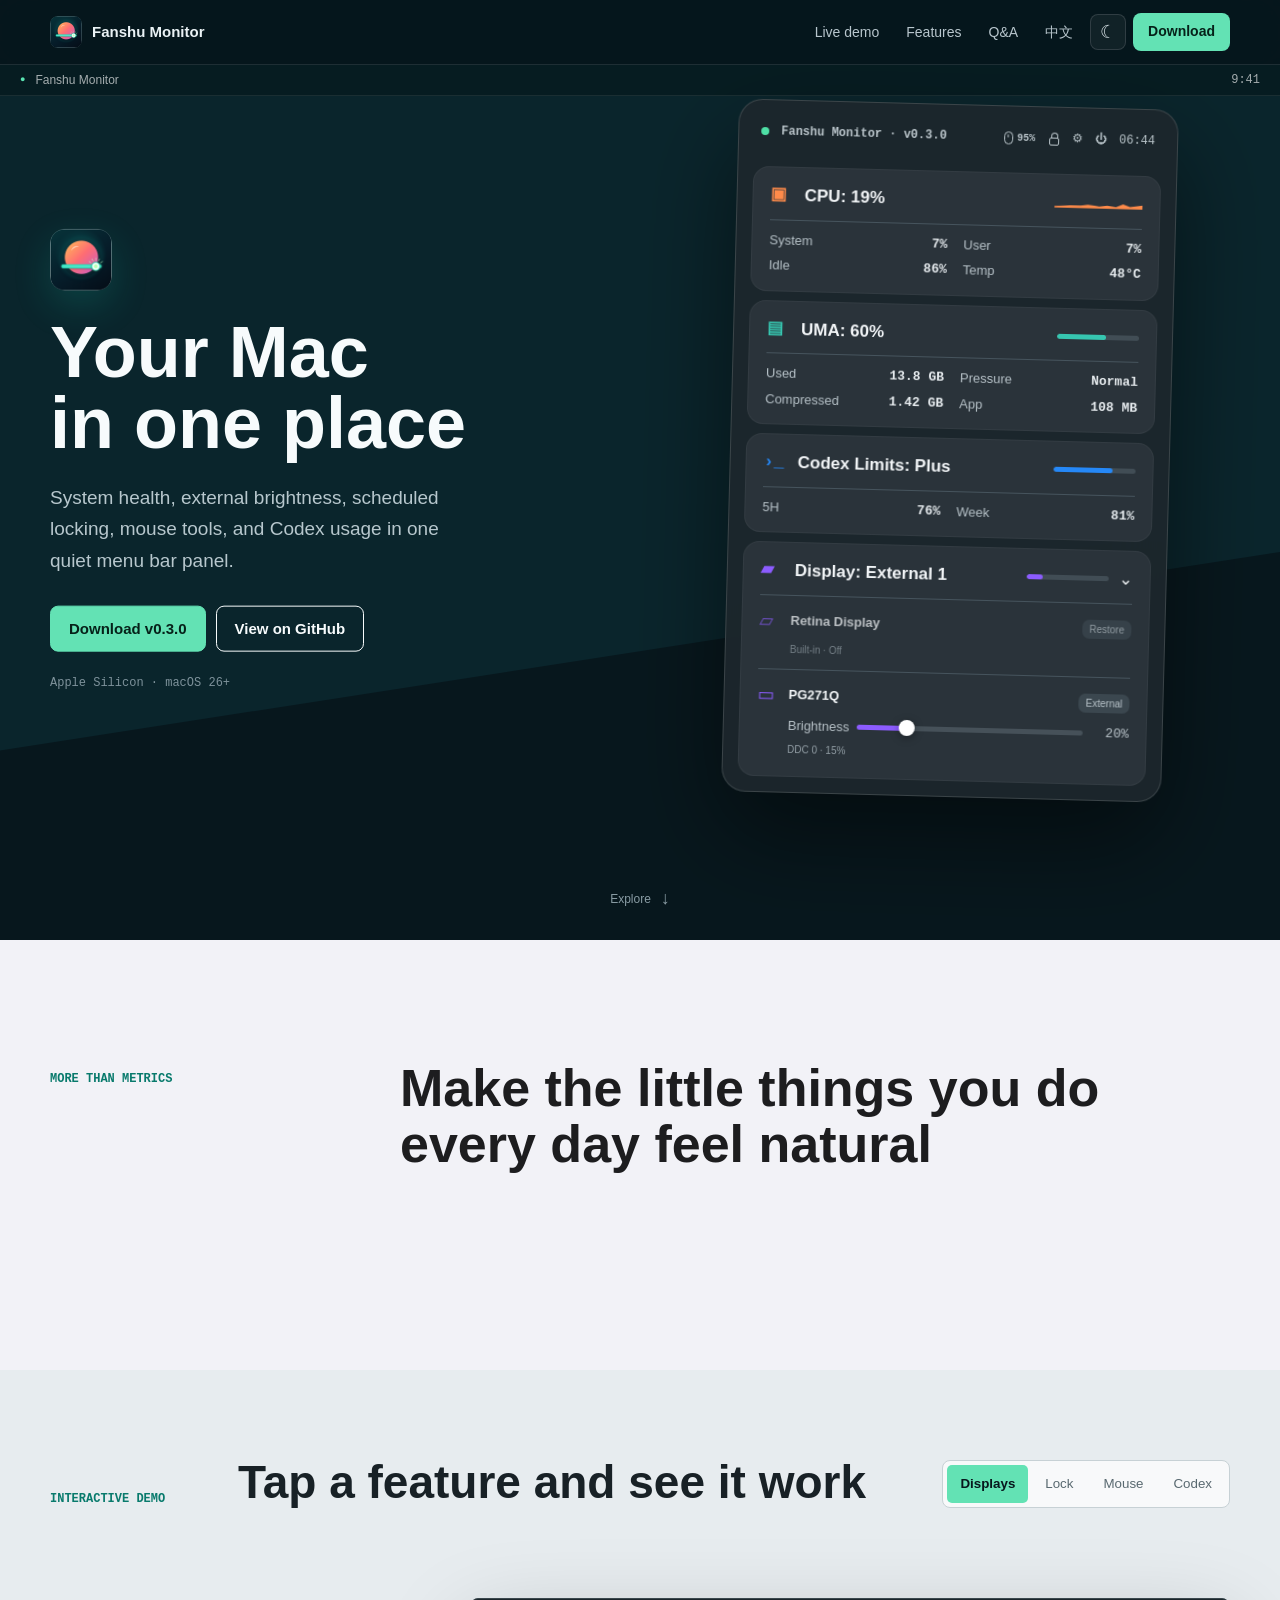
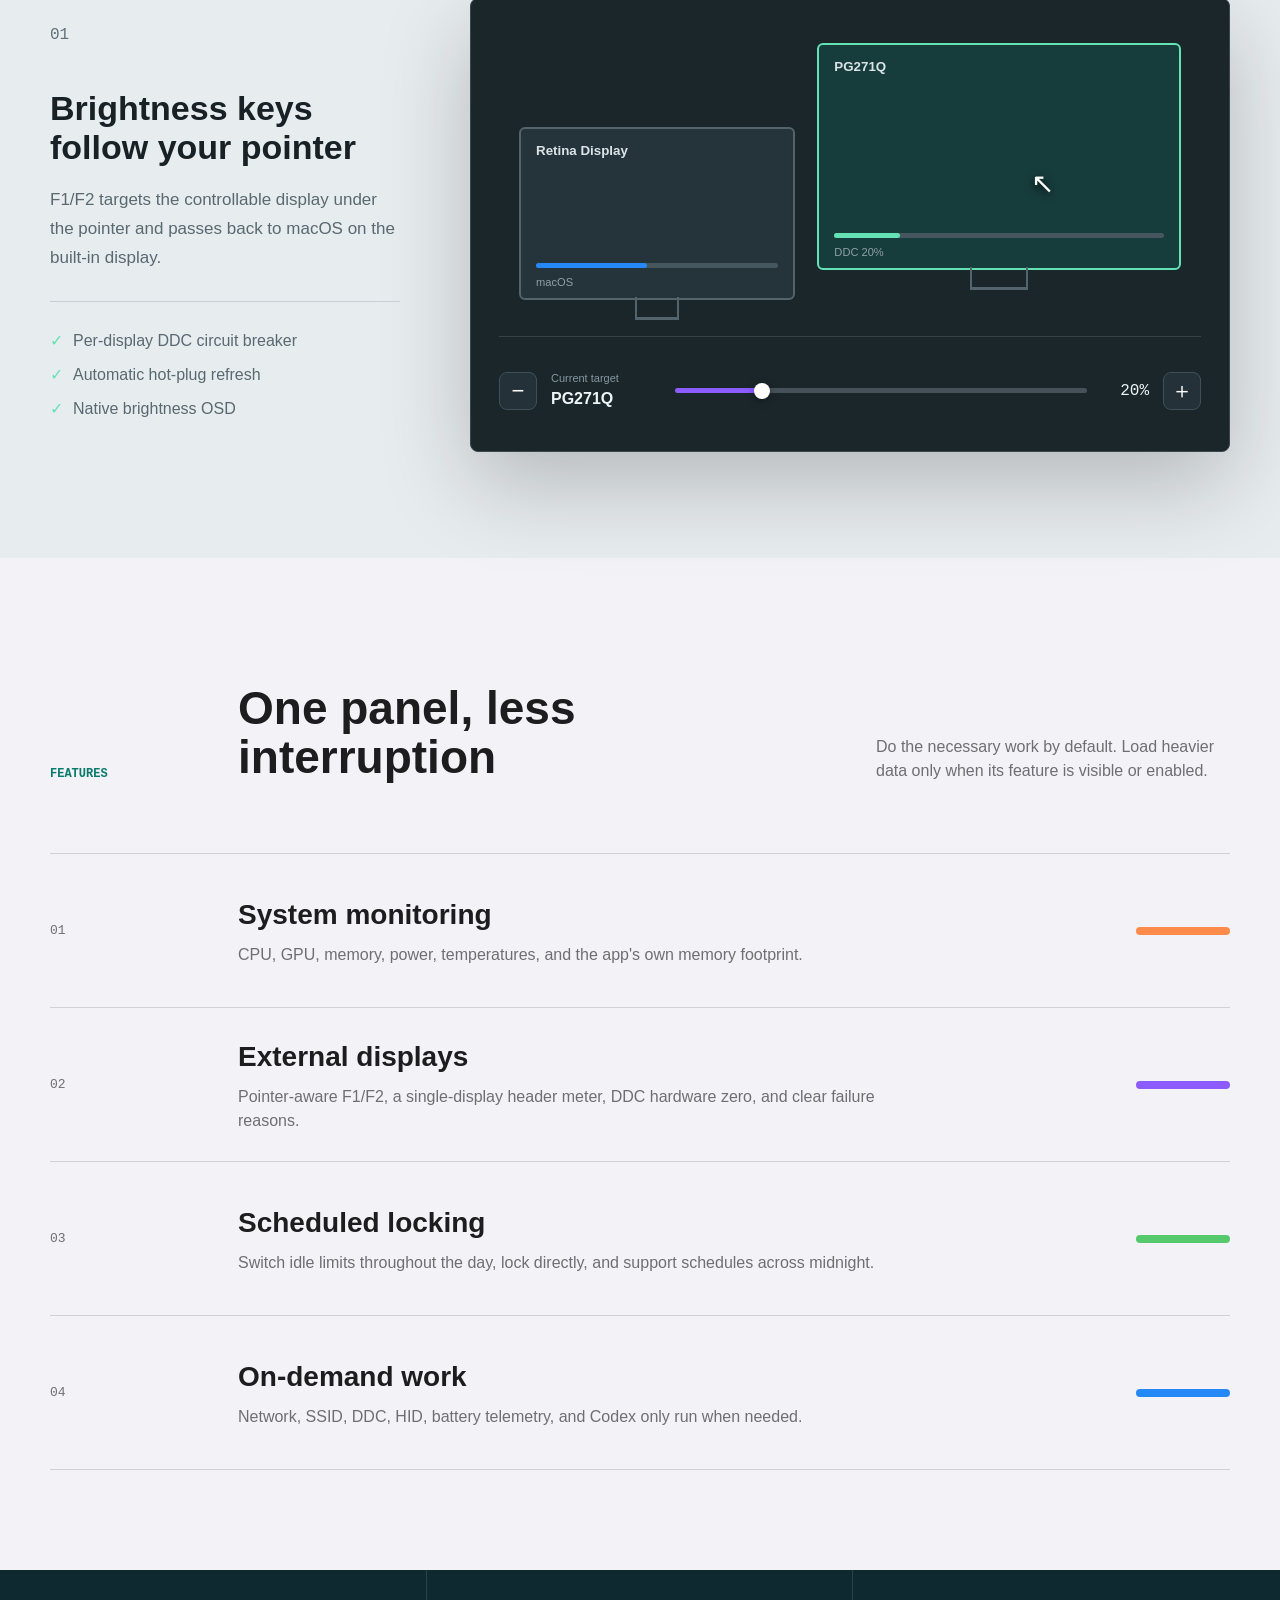
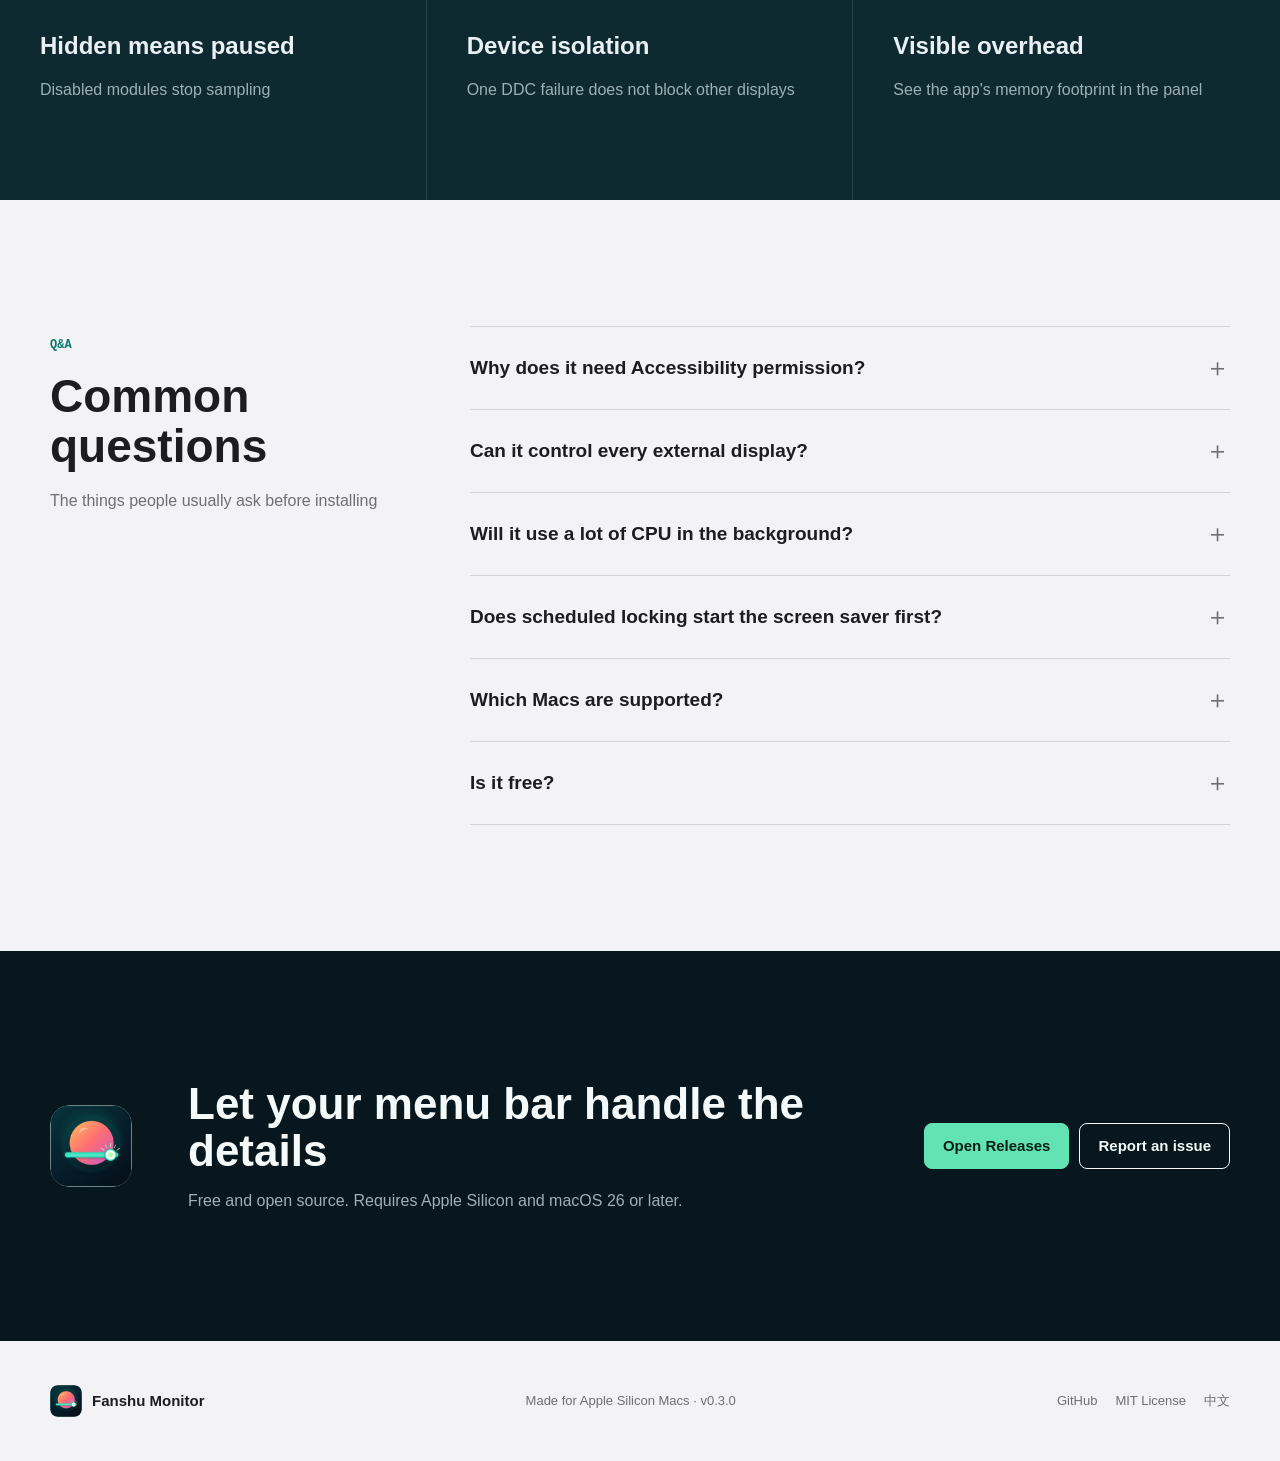
==== docs/en/index.html @ 41d73f65 "Refine device status and display concurrency" ====
<!doctype html>
<html lang="en">
<head>
  <meta charset="utf-8">
  <meta name="viewport" content="width=device-width, initial-scale=1">
  <meta name="theme-color" content="#07171d">
  <title>Fanshu Monitor - Your Mac, in one place</title>
  <meta name="description" content="Fanshu Monitor brings system monitoring, external display control, scheduled locking, mouse tools, and Codex usage to the macOS menu bar.">
  <meta property="og:title" content="Fanshu Monitor">
  <meta property="og:description" content="System health, display brightness, scheduled locking, mouse tools, and Codex usage in one quiet menu bar panel.">
  <meta property="og:type" content="website">
  <meta property="og:image" content="../images/site-preview.png">
  <link rel="icon" type="image/png" href="../images/icon-128.png" sizes="128x128">
  <link rel="apple-touch-icon" href="../apple-touch-icon.png">
  <script>try{const t=localStorage.getItem("fanshu-theme");if(t==="light"||t==="dark")document.documentElement.dataset.theme=t}catch(e){}</script>
  <link rel="stylesheet" href="../assets/site.css">
  <script type="application/ld+json">
  {
    "@context": "https://schema.org",
    "@type": "SoftwareApplication",
    "name": "Fanshu Monitor",
    "applicationCategory": "UtilitiesApplication",
    "operatingSystem": "macOS 26+",
    "processorRequirements": "Apple Silicon",
    "softwareVersion": "0.3.0",
    "url": "https://louis16s.github.io/fanshu_monitor/",
    "downloadUrl": "https://github.com/louis16s/fanshu_monitor/releases",
    "description": "A menu bar system monitor, external display controller, and scheduled lock utility for macOS",
    "offers": { "@type": "Offer", "price": "0", "priceCurrency": "USD" }
  }
  </script>
</head>
<body>
  <header class="site-header">
    <nav class="nav" aria-label="Main navigation">
      <a class="brand" href="#top" aria-label="Fanshu Monitor home"><img src="../images/icon-128.png" alt=""><span>Fanshu Monitor</span></a>
      <button class="icon-button menu-button" type="button" data-menu aria-label="Open navigation" aria-expanded="false">☰</button>
      <div class="nav-links" data-nav>
        <a href="#experience">Live demo</a><a href="#features">Features</a><a href="#faq">Q&amp;A</a><a href="../zh/" data-lang="zh">中文</a>
        <button class="icon-button theme-toggle" type="button" data-theme-toggle aria-label="Toggle appearance" title="Toggle appearance">◐</button>
        <a class="nav-download" href="https://github.com/louis16s/fanshu_monitor/releases" target="_blank" rel="noopener">Download</a>
      </div>
    </nav>
  </header>

  <main id="top">
    <section class="hero" aria-labelledby="hero-title">
      <div class="hero-scene" aria-hidden="true"><div class="desktop-menubar"><span>●</span><span>Fanshu Monitor</span><span class="desktop-time">9:41</span></div><div class="desktop-horizon"></div></div>
      <div class="hero-copy">
        <img class="hero-logo" src="../images/icon-128.png" alt="Fanshu Monitor icon">
        <h1 id="hero-title">Your Mac<br>in one place</h1>
        <p>System health, external brightness, scheduled locking, mouse tools, and Codex usage in one quiet menu bar panel.</p>
        <div class="hero-actions"><a class="button primary" href="https://github.com/louis16s/fanshu_monitor/releases" target="_blank" rel="noopener">Download v0.3.0</a><a class="button quiet" href="https://github.com/louis16s/fanshu_monitor" target="_blank" rel="noopener">View on GitHub</a></div>
        <span class="requirement">Apple Silicon · macOS 26+</span>
      </div>

      <div class="hero-product" aria-label="Interactive Fanshu Monitor panel">
        <div class="app-panel" data-live-panel>
          <div class="panel-topbar"><span class="live-dot"></span><strong>Fanshu Monitor · v0.3.0</strong><span class="panel-spacer"></span><span class="panel-mouse-status" aria-label="Mouse battery 95%"><i></i><b>95%</b></span><span class="panel-lock-icon" aria-label="Lock settings"><i></i></span><span>⚙︎</span><span>⏻</span><time>9:41</time></div>
          <div class="monitor-module cpu-module"><div class="module-title"><span class="module-icon">▣</span><strong>CPU: <span data-live-value="cpu">14</span>%</strong><span class="sparkline orange"></span></div><div class="module-data"><span>System <b>7%</b></span><span>User <b>7%</b></span><span>Idle <b>86%</b></span><span>Temp <b>48°C</b></span></div></div>
          <div class="monitor-module memory-module"><div class="module-title"><span class="module-icon">▤</span><strong>UMA: <span data-live-value="memory">58</span>%</strong><span class="mini-meter"><i data-live-bar="memory"></i></span></div><div class="module-data"><span>Used <b>13.8 GB</b></span><span>Pressure <b>Normal</b></span><span>Compressed <b>1.42 GB</b></span><span>App <b>108 MB</b></span></div></div>
          <div class="monitor-module codex-module"><div class="module-title"><span class="module-icon">›_</span><strong>Codex Limits: Plus</strong><span class="mini-meter blue"><i style="width:72%"></i></span></div><div class="module-data compact"><span>5H <b>76%</b></span><span>Week <b>81%</b></span></div></div>
          <div class="monitor-module display-module"><div class="module-title"><span class="module-icon">▰</span><strong>Display: External 1</strong><span class="module-title-trailing"><span class="mini-meter violet"><i style="width:20%"></i></span><span>⌄</span></span></div><div class="display-row display-off"><span>▱</span><b>Retina Display</b><em>Restore</em><small>Built-in · Off</small></div><div class="display-row active"><span>▭</span><b>PG271Q</b><em>External</em><label>Brightness <input type="range" min="0" max="100" value="20" aria-label="Simulated external display brightness"><output>20%</output></label><small>DDC 0 · 15%</small></div></div>
        </div>
      </div>
      <a class="scroll-cue" href="#experience">Explore <span>↓</span></a>
    </section>

    <section class="intro-band reveal" id="experience"><p>More than metrics</p><h2>Make the little things you do every day feel natural</h2></section>

    <section class="interactive-showcase" aria-labelledby="showcase-title">
      <div class="showcase-nav reveal"><p class="section-label">Interactive demo</p><h2 id="showcase-title">Tap a feature and see it work</h2><div class="feature-tabs" role="tablist" aria-label="Feature demos"><button type="button" role="tab" aria-selected="true" data-demo-tab="display">Displays</button><button type="button" role="tab" aria-selected="false" data-demo-tab="lock">Lock</button><button type="button" role="tab" aria-selected="false" data-demo-tab="mouse">Mouse</button><button type="button" role="tab" aria-selected="false" data-demo-tab="codex">Codex</button></div></div>
      <div class="demo-stage reveal">
        <div class="demo-copy is-active" data-demo-copy="display"><span class="demo-index">01</span><h3>Brightness keys follow your pointer</h3><p>F1/F2 targets the controllable display under the pointer and passes back to macOS on the built-in display.</p><ul><li>Per-display DDC circuit breaker</li><li>Automatic hot-plug refresh</li><li>Native brightness OSD</li></ul></div>
        <div class="demo-copy" data-demo-copy="lock"><span class="demo-index">02</span><h3>Lock directly, right on time</h3><p>Give different parts of the day their own idle limits, including schedules that cross midnight, without starting a screen saver first.</p><ul><li>Reads system lock settings</li><li>Supports next-day times such as 25:00</li><li>Continues after sleep and wake</li></ul></div>
        <div class="demo-copy" data-demo-copy="mouse"><span class="demo-index">03</span><h3>Mouse tools load only when needed</h3><p>Read MX Anywhere 3S DPI, battery, and buttons without keeping HID++ busy in the background.</p><ul><li>DPI input and presets</li><li>Custom function buttons</li><li>Power-saving reads</li></ul></div>
        <div class="demo-copy" data-demo-copy="codex"><span class="demo-index">04</span><h3>Usage at a glance</h3><p>Refresh Codex usage when the panel opens, then follow your chosen interval for 5H and weekly limits.</p><ul><li>Plan and remaining quota</li><li>Separate reset times</li><li>No requests while hidden</li></ul></div>

        <div class="demo-canvas" data-demo-canvas="display"><div class="screen-layout"><button class="demo-screen built-in" type="button" data-screen="built-in"><span>Retina Display</span><i></i><small>macOS</small></button><button class="demo-screen external selected" type="button" data-screen="external"><span>PG271Q</span><i></i><small>DDC 20%</small></button><div class="pointer" data-pointer>↖</div></div><div class="brightness-control"><button type="button" data-brightness-step="-5" aria-label="Lower brightness">−</button><div><span>Current target</span><strong data-screen-name>PG271Q</strong></div><input type="range" min="0" max="100" value="20" data-demo-brightness aria-label="Simulated display brightness"><output data-demo-brightness-output>20%</output><button type="button" data-brightness-step="5" aria-label="Raise brightness">＋</button></div></div>
        <div class="demo-canvas" data-demo-canvas="lock" hidden><div class="lock-clock"><time data-demo-clock>23:40</time><span>Sunday</span></div><div class="schedule-line"><b>00:00 — 07:00</b><span>Lock after 5 idle minutes</span><i class="active"></i></div><div class="schedule-line"><b>07:00 — 24:00</b><span>Lock after 20 idle minutes</span><i></i></div><div class="lock-status"><span>✓</span><div><b>Policy saved</b><small>The active rule locks directly to the login screen</small></div></div></div>
        <div class="demo-canvas" data-demo-canvas="mouse" hidden><div class="mouse-device"><div class="mouse-shape"><i></i></div><div><b>MX Anywhere 3S</b><span>Connected · Battery 95%</span></div></div><label class="dpi-control"><span><b>DPI</b><output data-dpi-output>1600</output></span><input type="range" min="400" max="8000" step="100" value="1600" data-dpi-range></label><div class="dpi-presets"><button data-dpi="800">800</button><button class="selected" data-dpi="1600">1.6k</button><button data-dpi="2400">2.4k</button><button data-dpi="4000">4k</button><button data-dpi="8000">8k</button></div></div>
        <div class="demo-canvas" data-demo-canvas="codex" hidden><div class="quota-heading"><span>›_</span><div><b>Codex Limits: Plus</b><small>Updated just now</small></div></div><div class="quota-row"><div><span>5H remaining</span><b>76%</b></div><meter min="0" max="100" value="76">76%</meter><small>Resets 07/20 18:30</small></div><div class="quota-row"><div><span>Weekly remaining</span><b>81%</b></div><meter min="0" max="100" value="81">81%</meter><small>Resets 07/24 08:00</small></div></div>
      </div>
    </section>

    <section class="feature-section" id="features" aria-labelledby="features-title"><div class="section-heading reveal"><p class="section-label">Features</p><h2 id="features-title">One panel, less interruption</h2><p>Do the necessary work by default. Load heavier data only when its feature is visible or enabled.</p></div><div class="feature-list"><article class="feature-row reveal"><span class="feature-number">01</span><div><h3>System monitoring</h3><p>CPU, GPU, memory, power, temperatures, and the app's own memory footprint.</p></div><span class="feature-accent orange"></span></article><article class="feature-row reveal"><span class="feature-number">02</span><div><h3>External displays</h3><p>Pointer-aware F1/F2, a single-display header meter, DDC hardware zero, and clear failure reasons.</p></div><span class="feature-accent violet"></span></article><article class="feature-row reveal"><span class="feature-number">03</span><div><h3>Scheduled locking</h3><p>Switch idle limits throughout the day, lock directly, and support schedules across midnight.</p></div><span class="feature-accent green"></span></article><article class="feature-row reveal"><span class="feature-number">04</span><div><h3>On-demand work</h3><p>Network, SSID, DDC, HID, battery telemetry, and Codex only run when needed.</p></div><span class="feature-accent blue"></span></article></div></section>

    <section class="principles-band"><div class="principle reveal"><strong>Hidden means paused</strong><span>Disabled modules stop sampling</span></div><div class="principle reveal"><strong>Device isolation</strong><span>One DDC failure does not block other displays</span></div><div class="principle reveal"><strong>Visible overhead</strong><span>See the app's memory footprint in the panel</span></div></section>

    <section class="faq-section" id="faq" aria-labelledby="faq-title"><div class="faq-heading reveal"><p class="section-label">Q&amp;A</p><h2 id="faq-title">Common questions</h2><p>The things people usually ask before installing</p></div><div class="faq-list reveal"><details><summary>Why does it need Accessibility permission?<span>＋</span></summary><p>F1/F2 takeover and mouse button mapping need access to system input events. Fanshu Monitor only uses this access while those features are enabled and does not record keyboard content.</p></details><details><summary>Can it control every external display?<span>＋</span></summary><p>The display, cable, and connection must support DDC/CI. Each display is classified independently, with a clear reason when control is unavailable.</p></details><details><summary>Will it use a lot of CPU in the background?<span>＋</span></summary><p>Hidden modules stop sampling. Expensive reads such as SSID, DDC, HID, and battery telemetry run on demand and use caches.</p></details><details><summary>Does scheduled locking start the screen saver first?<span>＋</span></summary><p>No. When a schedule is active, the app requests the system login lock directly and resumes policy evaluation after login.</p></details><details><summary>Which Macs are supported?<span>＋</span></summary><p>The current release targets Apple Silicon Macs running macOS 26.0 or later.</p></details><details><summary>Is it free?<span>＋</span></summary><p>Fanshu Monitor is free and open source under the MIT License.</p></details></div></section>

    <section class="download-section" id="download"><img src="../images/icon-128.png" alt="" class="download-logo reveal"><div class="reveal"><h2>Let your menu bar handle the details</h2><p>Free and open source. Requires Apple Silicon and macOS 26 or later.</p></div><div class="hero-actions reveal"><a class="button primary" href="https://github.com/louis16s/fanshu_monitor/releases" target="_blank" rel="noopener">Open Releases</a><a class="button quiet" href="https://github.com/louis16s/fanshu_monitor/issues" target="_blank" rel="noopener">Report an issue</a></div></section>
  </main>

  <footer class="site-footer"><a class="brand" href="#top"><img src="../images/icon-128.png" alt=""><span>Fanshu Monitor</span></a><p>Made for Apple Silicon Macs · v0.3.0</p><div><a href="https://github.com/louis16s/fanshu_monitor" target="_blank" rel="noopener">GitHub</a><a href="https://github.com/louis16s/fanshu_monitor/blob/main/LICENSE" target="_blank" rel="noopener">MIT License</a><a href="../zh/" data-lang="zh">中文</a></div></footer>
  <script src="../assets/site.js"></script>
</body>
</html>
---- docs/assets/site.css ----
:root {
  color-scheme: light;
  --page: #f2f2f7;
  --surface: #ffffff;
  --surface-soft: #e9e9ee;
  --ink: #1d1d1f;
  --muted: #6e6e73;
  --line: #d1d1d6;
  --hero: #07171d;
  --hero-panel: #20292f;
  --hero-module: #29333a;
  --white: #f7fbfc;
  --blue: #2588f7;
  --teal: #36c6b0;
  --green: #56c96d;
  --orange: #ff8b4a;
  --violet: #8c5cff;
  --red: #ff5c61;
  --accent-text: #087a6c;
  --experience-bg: #e7ecef;
  --experience-ink: #182126;
  --experience-muted: #596970;
  --experience-line: #c7d1d5;
  --tabs-bg: rgba(255, 255, 255, 0.72);
  --header-bg: rgba(246, 246, 248, 0.86);
  --shadow: 0 24px 80px rgba(8, 25, 33, 0.16);
  --font: "SF Pro Text", "SF Pro Display", -apple-system, BlinkMacSystemFont, "Helvetica Neue", "PingFang SC", "Microsoft YaHei", sans-serif;
  --mono: "SF Mono", "Cascadia Code", ui-monospace, monospace;
}

[data-theme="dark"] {
  color-scheme: dark;
  --page: #101012;
  --surface: #1c1c1e;
  --surface-soft: #28282b;
  --ink: #f5f5f7;
  --muted: #a1a1a6;
  --line: #38383a;
  --accent-text: #4fe0bc;
  --experience-bg: #151719;
  --experience-ink: #f5f5f7;
  --experience-muted: #a7b0b4;
  --experience-line: #34383b;
  --tabs-bg: #202326;
  --header-bg: rgba(28, 28, 30, 0.88);
  --shadow: 0 24px 80px rgba(0, 0, 0, 0.42);
}

@media (prefers-color-scheme: dark) {
  :root:not([data-theme]) {
    color-scheme: dark;
    --page: #101012;
    --surface: #1c1c1e;
    --surface-soft: #28282b;
    --ink: #f5f5f7;
    --muted: #a1a1a6;
    --line: #38383a;
    --accent-text: #4fe0bc;
    --experience-bg: #151719;
    --experience-ink: #f5f5f7;
    --experience-muted: #a7b0b4;
    --experience-line: #34383b;
    --tabs-bg: #202326;
    --header-bg: rgba(28, 28, 30, 0.88);
    --shadow: 0 24px 80px rgba(0, 0, 0, 0.42);
  }
}

* { box-sizing: border-box; }
html { scroll-behavior: smooth; background: var(--page); overflow-x: clip; }
body { margin: 0; min-width: 320px; color: var(--ink); background: var(--page); font-family: var(--font); line-height: 1.5; letter-spacing: 0; -webkit-font-smoothing: antialiased; overflow-x: clip; transition: color 220ms ease, background-color 220ms ease; }
body, button, input { font-family: var(--font); }
a { color: inherit; text-decoration: none; }
button { color: inherit; }
img { display: block; max-width: 100%; }
h1, h2, h3, p { margin-top: 0; }
button, a, input, summary { -webkit-tap-highlight-color: transparent; }
a:focus-visible, button:focus-visible, input:focus-visible, summary:focus-visible { outline: 3px solid color-mix(in srgb, var(--blue) 70%, white); outline-offset: 3px; }

.site-header { position: fixed; inset: 0 0 auto; z-index: 50; color: #eaf2f5; background: rgba(7, 23, 29, 0.82); border-bottom: 1px solid rgba(255, 255, 255, 0.1); backdrop-filter: blur(20px) saturate(1.25); transition: color 220ms ease, background-color 220ms ease, border-color 220ms ease; }
.site-header.is-past-hero { color: var(--ink); background: var(--header-bg); border-bottom-color: var(--line); }
.nav { width: min(1180px, calc(100% - 40px)); height: 64px; margin: 0 auto; display: flex; align-items: center; justify-content: space-between; gap: 24px; }
.brand { display: inline-flex; align-items: center; gap: 10px; font-size: 15px; font-weight: 700; white-space: nowrap; }
.brand img { width: 32px; height: 32px; border-radius: 8px; }
.nav-links { display: flex; align-items: center; gap: 7px; font-size: 14px; }
.nav-links > a:not(.nav-download) { padding: 8px 10px; color: #b8c6cd; }
.nav-links > a:not(.nav-download):hover { color: white; }
.icon-button { display: inline-grid; place-items: center; width: 36px; height: 36px; padding: 0; border: 1px solid rgba(255, 255, 255, 0.13); border-radius: 8px; color: #dce7eb; background: rgba(255, 255, 255, 0.05); cursor: pointer; }
.site-header.is-past-hero .nav-links > a:not(.nav-download) { color: var(--muted); }
.site-header.is-past-hero .nav-links > a:not(.nav-download):hover { color: var(--ink); }
.site-header.is-past-hero .icon-button { color: var(--ink); border-color: var(--line); background: var(--surface); }
.theme-toggle { font-size: 18px; }
.menu-button { display: none; font-size: 17px; }
.nav-download { min-height: 38px; padding: 8px 15px; border-radius: 8px; color: #062119; background: #63e2b4; font-weight: 750; }

.hero { position: relative; min-height: 940px; height: 100svh; max-height: 1080px; padding-top: 64px; color: var(--white); background: var(--hero); isolation: isolate; overflow: hidden; }
.hero-scene { position: absolute; inset: 64px 0 0; z-index: -2; overflow: hidden; background: #0a252c; }
.desktop-menubar { position: absolute; inset: 0 0 auto; height: 32px; display: flex; align-items: center; gap: 10px; padding: 0 20px; color: rgba(255, 255, 255, 0.64); border-bottom: 1px solid rgba(255, 255, 255, 0.08); background: rgba(2, 12, 16, 0.36); font-size: 12px; }
.desktop-menubar span:first-child { color: #5ae4b2; font-size: 9px; }
.desktop-time { margin-left: auto; font-family: var(--mono); }
.desktop-horizon { position: absolute; inset: 32px 0 0; background-color: #0b3138; background-image: linear-gradient(rgba(26, 97, 101, 0.42) 1px, transparent 1px), linear-gradient(90deg, rgba(26, 97, 101, 0.42) 1px, transparent 1px); background-size: 88px 88px; mask-image: linear-gradient(to bottom, transparent 0%, black 46%, black 100%); transform: perspective(520px) rotateX(56deg) scale(1.55) translateY(28%); transform-origin: bottom; opacity: 0.4; }
.hero::after { position: absolute; inset: auto 0 0; z-index: -1; height: 48%; content: ""; background: #07171d; clip-path: polygon(0 58%, 100% 14%, 100% 100%, 0 100%); }
.hero-copy { position: absolute; z-index: 2; top: 50%; left: max(40px, calc((100% - 1180px) / 2)); width: 430px; transform: translateY(-52%); }
.hero-logo { width: 62px; height: 62px; margin-bottom: 26px; border-radius: 15px; box-shadow: 0 14px 38px rgba(21, 224, 190, 0.16); }
.hero h1 { max-width: 570px; margin-bottom: 24px; font-size: 72px; line-height: 0.98; font-weight: 780; letter-spacing: 0; }
.hero-copy > p { max-width: 420px; margin-bottom: 30px; color: #b7c7cd; font-size: 19px; line-height: 1.65; }
.hero-actions { display: flex; flex-wrap: wrap; gap: 10px; margin-bottom: 17px; }
.button { display: inline-flex; align-items: center; justify-content: center; min-height: 46px; padding: 0 18px; border: 1px solid transparent; border-radius: 8px; font-size: 15px; font-weight: 720; transition: transform 180ms ease, background-color 180ms ease, border-color 180ms ease; }
.button:hover { transform: translateY(-2px); }
.button.primary { color: #062119; background: #63e2b4; border-color: #63e2b4; }
.button.quiet { color: inherit; background: transparent; border-color: currentColor; }
.requirement { color: #7e929b; font-family: var(--mono); font-size: 12px; }
.hero-product { position: absolute; z-index: 1; top: 104px; left: calc(50% + 90px); width: 440px; transform: rotate(1.5deg); transform-origin: center; animation: panel-float 7s ease-in-out infinite; }
.app-panel { width: 100%; padding: 15px; color: #f2f5f7; border: 1px solid rgba(255, 255, 255, 0.14); border-radius: 24px; background: rgba(29, 38, 44, 0.93); box-shadow: 0 42px 100px rgba(0, 0, 0, 0.5); backdrop-filter: blur(28px); }
.panel-topbar { min-height: 42px; display: flex; align-items: center; gap: 12px; padding: 0 7px 10px; color: #b9c4ca; font-family: var(--mono); font-size: 12px; }
.panel-topbar strong { font-weight: 670; }
.panel-spacer { flex: 1; }
.panel-mouse-status { display: inline-flex; align-items: center; gap: 4px; }
.panel-mouse-status > i { position: relative; width: 9px; height: 13px; border: 1.4px solid currentColor; border-radius: 5px; }
.panel-mouse-status > i::after { position: absolute; top: 2px; left: 50%; width: 1px; height: 3px; border-radius: 1px; background: currentColor; content: ""; transform: translateX(-50%); }
.panel-mouse-status > b { font-size: 10px; font-weight: 600; }
.panel-lock-icon { position: relative; width: 13px; height: 14px; }
.panel-lock-icon > i { position: absolute; right: 1px; bottom: 0; width: 10px; height: 8px; border: 1.4px solid currentColor; border-radius: 2px; }
.panel-lock-icon > i::before { position: absolute; left: 1px; bottom: 6px; width: 5px; height: 5px; border: 1.4px solid currentColor; border-bottom: 0; border-radius: 4px 4px 0 0; content: ""; }
.live-dot { width: 8px; height: 8px; border-radius: 50%; background: #4ee0a6; animation: live-pulse 2.8s ease-in-out infinite; }
.monitor-module { padding: 15px 17px; margin-top: 9px; border: 1px solid rgba(255,255,255,0.04); border-radius: 16px; background: rgba(43, 53, 60, 0.96); }
.module-title { min-height: 28px; display: flex; align-items: center; gap: 12px; padding-bottom: 11px; border-bottom: 1px solid #46545d; font-size: 17px; }
.module-title > strong { white-space: nowrap; }
.module-title > :last-child { margin-left: auto; }
.module-icon { min-width: 22px; color: var(--orange); font-family: var(--mono); font-weight: 800; }
.memory-module .module-icon { color: var(--teal); }
.codex-module .module-icon { color: var(--blue); }
.display-module .module-icon { color: var(--violet); }
.sparkline { width: 88px; height: 20px; border-bottom: 2px solid var(--orange); clip-path: polygon(0 67%, 18% 62%, 30% 63%, 38% 57%, 51% 65%, 60% 60%, 70% 66%, 78% 51%, 86% 64%, 100% 55%, 100% 75%, 0 75%); background: var(--orange); }
.mini-meter { width: 82px; height: 5px; overflow: hidden; border-radius: 3px; background: #414d55; }
.mini-meter i { display: block; width: 58%; height: 100%; border-radius: inherit; background: var(--teal); transition: width 600ms ease; }
.mini-meter.blue i { background: var(--blue); }
.mini-meter.violet i { background: var(--violet); }
.module-title-trailing { display: inline-flex; align-items: center; gap: 10px; margin-left: auto; }
.module-data { padding-top: 10px; display: grid; grid-template-columns: repeat(2, minmax(0, 1fr)); column-gap: 16px; row-gap: 6px; color: #b7c2c8; font-size: 13px; }
.module-data span { display: flex; justify-content: space-between; gap: 6px; }
.module-data b { color: #e7ecef; font-family: var(--mono); white-space: nowrap; }
.module-data.compact { grid-template-columns: repeat(2, 1fr); }
.display-row { position: relative; display: grid; grid-template-columns: 24px minmax(0, 1fr) auto; align-items: center; gap: 7px; padding: 12px 0 4px; font-size: 13px; }
.display-row + .display-row { margin-top: 8px; border-top: 1px solid #46545d; }
.display-row > span { color: var(--violet); font-size: 18px; }
.display-row em { padding: 2px 7px; border-radius: 7px; color: #bac5cb; background: #3b474f; font-style: normal; font-size: 10px; }
.display-row label { grid-column: 2 / 4; display: grid; grid-template-columns: auto minmax(0, 1fr) 38px; align-items: center; gap: 8px; color: #b8c2c8; }
input[type="range"] { --range-progress: 20%; width: 100%; height: 18px; margin: 0; background: transparent; appearance: none; cursor: pointer; }
input[type="range"]::-webkit-slider-runnable-track { height: 5px; border-radius: 3px; background: linear-gradient(to right, var(--violet) 0 var(--range-progress), #465159 var(--range-progress) 100%); }
input[type="range"]::-webkit-slider-thumb { width: 16px; height: 16px; margin-top: -5.5px; border: 0; border-radius: 50%; background: white; box-shadow: 0 2px 8px rgba(0,0,0,0.35); appearance: none; }
input[type="range"]::-moz-range-track { height: 5px; border-radius: 3px; background: #465159; }
input[type="range"]::-moz-range-progress { height: 5px; border-radius: 3px; background: var(--violet); }
input[type="range"]::-moz-range-thumb { width: 16px; height: 16px; border: 0; border-radius: 50%; background: white; }
.display-row output { text-align: right; font-family: var(--mono); }
.display-row small { grid-column: 2 / 4; color: #929ea5; font-size: 10px; }
.display-row.display-off { opacity: 0.72; }
.display-row.display-off small { grid-column: 2; }
.scroll-cue { position: absolute; bottom: 28px; left: 50%; z-index: 3; display: flex; align-items: center; gap: 10px; color: #899ca4; font-size: 12px; transform: translateX(-50%); }
.scroll-cue span { font-size: 18px; animation: scroll-cue 1.8s ease-in-out infinite; }

.intro-band { width: min(1180px, calc(100% - 40px)); min-height: 430px; margin: 0 auto; padding: 120px 0 80px; display: grid; grid-template-columns: 260px minmax(0, 760px); gap: 90px; align-items: start; }
.intro-band p, .section-label { margin: 10px 0 0; color: var(--accent-text); font-family: var(--mono); font-size: 12px; font-weight: 760; text-transform: uppercase; }
.intro-band h2 { margin: 0; font-size: 52px; line-height: 1.08; }

.interactive-showcase { color: var(--experience-ink); background: var(--experience-bg); transition: color 220ms ease, background-color 220ms ease; }
.showcase-nav { width: min(1180px, calc(100% - 40px)); margin: 0 auto; padding: 88px 0 30px; display: grid; grid-template-columns: 150px minmax(300px, 1fr) auto; gap: 38px; align-items: end; }
.showcase-nav h2, .section-heading h2, .faq-heading h2 { margin: 0; font-size: 46px; line-height: 1.08; }
.feature-tabs { display: flex; gap: 4px; padding: 4px; border: 1px solid var(--experience-line); border-radius: 8px; background: var(--tabs-bg); }
.feature-tabs button { min-height: 38px; padding: 0 13px; border: 0; border-radius: 5px; color: var(--experience-muted); background: transparent; cursor: pointer; }
.feature-tabs button[aria-selected="true"] { color: #07171d; background: #63e2b4; font-weight: 700; }
.demo-stage { position: relative; width: min(1180px, calc(100% - 40px)); min-height: 620px; margin: 0 auto; display: grid; grid-template-columns: 350px minmax(0, 1fr); gap: 70px; align-items: center; padding: 54px 0 100px; }
.demo-copy { display: none; }
.demo-copy.is-active { display: block; animation: copy-in 300ms ease both; }
.demo-index { display: block; margin-bottom: 42px; color: #5f717a; font-family: var(--mono); }
.demo-copy h3 { margin-bottom: 20px; font-size: 34px; line-height: 1.13; }
.demo-copy p { color: var(--experience-muted); font-size: 17px; line-height: 1.7; }
.demo-copy ul { margin: 28px 0 0; padding: 22px 0 0; border-top: 1px solid var(--experience-line); list-style: none; color: var(--experience-muted); }
.demo-copy li { padding: 5px 0; }
.demo-copy li::before { margin-right: 10px; color: #63e2b4; content: "✓"; }
.demo-canvas { min-height: 440px; padding: 28px; color: #edf4f6; border: 1px solid #3a474d; border-radius: 8px; background: #1b262b; box-shadow: 0 32px 90px rgba(0,0,0,0.22); }
.demo-canvas[hidden] { display: none; }
.screen-layout { position: relative; min-height: 310px; display: grid; grid-template-columns: 0.76fr 1fr; gap: 22px; align-items: end; padding: 20px 20px 36px; border-bottom: 1px solid #334249; }
.demo-screen { position: relative; aspect-ratio: 16 / 10; padding: 0; border: 2px solid #53646d; border-radius: 6px; color: #dbe4e8; background: #25333a; cursor: pointer; transition: border-color 180ms ease, background-color 180ms ease, transform 180ms ease; }
.demo-screen::after { position: absolute; left: 42%; right: 42%; bottom: -22px; height: 20px; content: ""; border-bottom: 3px solid #53646d; border-left: 2px solid #53646d; border-right: 2px solid #53646d; }
.demo-screen.external { align-self: start; }
.demo-screen.selected { border-color: #63e2b4; background: #173c3c; transform: translateY(-4px); }
.demo-screen span { position: absolute; top: 14px; left: 15px; font-weight: 700; }
.demo-screen i { position: absolute; left: 15px; right: 15px; bottom: 30px; height: 5px; border-radius: 3px; background: #46565e; }
.demo-screen i::before { display: block; width: 20%; height: 100%; border-radius: inherit; background: #63e2b4; content: ""; }
.demo-screen.built-in i::before { width: 46%; background: var(--blue); }
.demo-screen small { position: absolute; left: 15px; bottom: 10px; color: #8fa0a8; }
.pointer { position: absolute; z-index: 5; right: 21%; top: 44%; color: white; font-size: 28px; filter: drop-shadow(0 3px 5px black); transition: left 420ms ease, right 420ms ease, top 420ms ease; }
.screen-layout.built-in-target .pointer { right: 70%; top: 54%; }
.brightness-control { min-height: 86px; display: grid; grid-template-columns: 38px 110px minmax(100px, 1fr) 48px 38px; align-items: center; gap: 14px; padding-top: 22px; }
.brightness-control button { width: 38px; height: 38px; border: 1px solid #405059; border-radius: 8px; color: white; background: #243139; cursor: pointer; font-size: 22px; }
.brightness-control div span { display: block; color: #8798a0; font-size: 11px; }
.brightness-control div strong { display: block; white-space: nowrap; }
.brightness-control output { text-align: right; font-family: var(--mono); }

.lock-clock { padding: 36px 20px 28px; text-align: center; }
.lock-clock time { display: block; font-family: var(--mono); font-size: 58px; line-height: 1; }
.lock-clock span { color: #8fa0a8; }
.schedule-line { display: grid; grid-template-columns: 170px 1fr 12px; gap: 16px; align-items: center; min-height: 62px; padding: 0 18px; border-top: 1px solid #344148; }
.schedule-line span { color: #9cabb2; }
.schedule-line i { width: 10px; height: 10px; border-radius: 50%; background: #4c5b63; }
.schedule-line i.active { background: #63e2b4; box-shadow: 0 0 0 5px rgba(99, 226, 180, 0.12); }
.lock-status { display: flex; align-items: center; gap: 14px; margin-top: 22px; padding: 15px 18px; border-radius: 6px; color: #cfece0; background: #1c3934; }
.lock-status > span { display: grid; place-items: center; width: 30px; height: 30px; border-radius: 50%; color: #09231c; background: #63e2b4; }
.lock-status b, .lock-status small { display: block; }
.lock-status small { color: #8fb0a5; }

.mouse-device { min-height: 138px; display: flex; align-items: center; justify-content: center; gap: 28px; border-bottom: 1px solid #344148; }
.mouse-device b, .mouse-device span { display: block; }
.mouse-device span { color: #92a2aa; }
.mouse-shape { position: relative; width: 72px; height: 100px; border: 2px solid #62727a; border-radius: 34px 34px 27px 27px; background: #222e35; }
.mouse-shape::before { position: absolute; inset: 0 50% 55% 0; content: ""; border-right: 1px solid #62727a; border-bottom: 1px solid #62727a; }
.mouse-shape i { position: absolute; top: 15px; left: 50%; width: 5px; height: 17px; border-radius: 3px; background: #63e2b4; transform: translateX(-50%); }
.dpi-control { display: block; padding: 28px 20px 10px; }
.dpi-control > span { display: flex; justify-content: space-between; margin-bottom: 16px; }
.dpi-control output { font-family: var(--mono); font-size: 20px; }
.dpi-presets { display: grid; grid-template-columns: repeat(5, 1fr); gap: 7px; padding: 14px 20px 0; }
.dpi-presets button { min-height: 34px; border: 1px solid #405059; border-radius: 6px; color: #a8b5bb; background: #243139; cursor: pointer; }
.dpi-presets button.selected { color: #07171d; border-color: #63e2b4; background: #63e2b4; font-weight: 700; }

.quota-heading { display: flex; align-items: center; gap: 16px; padding: 28px 20px; border-bottom: 1px solid #344148; }
.quota-heading > span { color: var(--blue); font-family: var(--mono); font-size: 26px; font-weight: 800; }
.quota-heading b, .quota-heading small { display: block; }
.quota-heading small { color: #8ea0a8; }
.quota-row { display: grid; grid-template-columns: minmax(150px, 0.7fr) 1fr 150px; align-items: center; gap: 24px; padding: 30px 20px 15px; }
.quota-row + .quota-row { border-top: 1px solid #344148; }
.quota-row div { display: flex; justify-content: space-between; gap: 15px; }
.quota-row b { font-family: var(--mono); }
.quota-row small { color: #8ea0a8; text-align: right; }
meter { width: 100%; height: 10px; border: 0; background: #35434a; }
meter::-webkit-meter-bar { border: 0; border-radius: 4px; background: #35434a; }
meter::-webkit-meter-optimum-value { border-radius: 4px; background: var(--blue); }

.feature-section { width: min(1180px, calc(100% - 40px)); margin: 0 auto; padding: 126px 0 100px; }
.section-heading { display: grid; grid-template-columns: 150px minmax(0, 600px) minmax(260px, 1fr); align-items: end; gap: 38px; margin-bottom: 70px; }
.section-heading > p:last-child, .faq-heading > p:last-child { margin: 0; color: var(--muted); font-size: 16px; }
.feature-list { border-top: 1px solid var(--line); }
.feature-row { position: relative; display: grid; grid-template-columns: 150px 1fr 140px; gap: 38px; align-items: center; min-height: 154px; border-bottom: 1px solid var(--line); overflow: hidden; }
.feature-number { color: var(--muted); font-family: var(--mono); font-size: 13px; }
.feature-row h3 { margin-bottom: 7px; font-size: 28px; }
.feature-row p { max-width: 680px; margin: 0; color: var(--muted); }
.feature-accent { justify-self: end; width: 94px; height: 8px; border-radius: 4px; background: currentColor; transition: width 320ms ease; }
.feature-row:hover .feature-accent { width: 128px; }
.feature-accent.orange { color: var(--orange); }
.feature-accent.violet { color: var(--violet); }
.feature-accent.green { color: var(--green); }
.feature-accent.blue { color: var(--blue); }

.principles-band { display: grid; grid-template-columns: repeat(3, 1fr); color: #e9f1f4; background: #0e292f; }
.principle { min-height: 230px; padding: 58px max(40px, calc((100vw - 1180px) / 6)); border-right: 1px solid #274249; }
.principle:last-child { border-right: 0; }
.principle strong, .principle span { display: block; }
.principle strong { margin-bottom: 14px; font-size: 24px; }
.principle span { color: #9db0b7; }

.faq-section { width: min(1180px, calc(100% - 40px)); margin: 0 auto; padding: 126px 0; display: grid; grid-template-columns: 330px minmax(0, 1fr); gap: 90px; }
.faq-heading { position: sticky; top: 100px; align-self: start; }
.faq-heading .section-label { margin-bottom: 18px; }
.faq-heading h2 { margin-bottom: 18px; }
.faq-list { border-top: 1px solid var(--line); }
.faq-list details { border-bottom: 1px solid var(--line); }
.faq-list summary { min-height: 82px; display: flex; align-items: center; justify-content: space-between; gap: 24px; cursor: pointer; list-style: none; font-size: 19px; font-weight: 680; }
.faq-list summary::-webkit-details-marker { display: none; }
.faq-list summary span { color: var(--muted); font-size: 25px; font-weight: 400; transition: transform 200ms ease; }
.faq-list details[open] summary span { transform: rotate(45deg); }
.faq-list details p { max-width: 710px; margin: -4px 42px 26px 0; color: var(--muted); line-height: 1.75; }

.download-section { min-height: 390px; padding: 70px max(40px, calc((100% - 1180px) / 2)); display: grid; grid-template-columns: 100px minmax(0, 650px) auto; gap: 38px; align-items: center; color: #f4f9fa; background: #07171d; }
.download-logo { width: 82px; height: 82px; border-radius: 20px; }
.download-section h2 { margin-bottom: 14px; font-size: 44px; line-height: 1.08; }
.download-section p { margin: 0; color: #9fb0b7; }
.download-section .hero-actions { justify-self: end; margin: 0; }
.site-footer { min-height: 120px; padding: 30px max(40px, calc((100% - 1180px) / 2)); display: flex; align-items: center; justify-content: space-between; gap: 30px; color: var(--muted); background: var(--page); font-size: 13px; }
.site-footer .brand { color: var(--ink); }
.site-footer p { margin: 0; }
.site-footer > div { display: flex; gap: 18px; }
.site-footer a:hover { color: var(--ink); }

.reveal { opacity: 0; transform: translateY(24px); transition: opacity 600ms ease, transform 600ms ease; }
.reveal.is-visible { opacity: 1; transform: translateY(0); }

@keyframes panel-float { 0%, 100% { transform: rotate(1.5deg) translateY(0); } 50% { transform: rotate(0.4deg) translateY(-12px); } }
@keyframes live-pulse { 0%, 100% { opacity: 0.65; box-shadow: 0 0 0 0 rgba(78, 224, 166, 0); } 50% { opacity: 1; box-shadow: 0 0 0 6px rgba(78, 224, 166, 0.13); } }
@keyframes scroll-cue { 0%, 100% { transform: translateY(-2px); } 50% { transform: translateY(4px); } }
@keyframes copy-in { from { opacity: 0; transform: translateY(10px); } to { opacity: 1; transform: none; } }

@media (max-width: 1040px) {
  .hero { min-height: 1040px; height: auto; max-height: none; }
  .hero-copy { top: 170px; left: 40px; width: 390px; transform: none; }
  .hero h1 { font-size: 62px; }
  .hero-product { top: 130px; left: auto; right: 34px; width: 400px; }
  .showcase-nav { grid-template-columns: 120px 1fr; }
  .feature-tabs { grid-column: 2; justify-self: start; }
  .demo-stage { grid-template-columns: 300px minmax(0, 1fr); gap: 32px; }
  .section-heading { grid-template-columns: 120px 1fr; }
  .section-heading > p:last-child { grid-column: 2; }
  .download-section { grid-template-columns: 82px 1fr; }
  .download-section .hero-actions { grid-column: 2; justify-self: start; }
}

@media (max-width: 820px) {
  .nav { width: calc(100% - 28px); }
  .menu-button { display: inline-grid; }
  .nav-links { position: absolute; top: 64px; left: 14px; right: 14px; display: none; padding: 12px; border: 1px solid rgba(255,255,255,0.12); border-radius: 8px; background: #101f25; box-shadow: var(--shadow); flex-wrap: wrap; }
  .site-header.is-past-hero .nav-links { border-color: var(--line); background: var(--surface); }
  .nav-links.is-open { display: flex; }
  .hero { min-height: 1160px; }
  .hero-copy { position: relative; top: auto; left: auto; width: calc(100% - 40px); margin: 0 auto; padding-top: 90px; text-align: center; }
  .hero-logo { margin-right: auto; margin-left: auto; }
  .hero-copy > p { margin-right: auto; margin-left: auto; }
  .hero-actions { justify-content: center; }
  .hero-product { top: 570px; left: 50%; right: auto; width: min(430px, calc(100% - 30px)); transform: translateX(-50%); animation: none; }
  .hero::after { height: 58%; }
  .intro-band { min-height: 360px; grid-template-columns: 1fr; gap: 22px; padding: 82px 0; }
  .intro-band h2 { font-size: 42px; }
  .showcase-nav, .section-heading { grid-template-columns: 1fr; gap: 18px; }
  .feature-tabs, .section-heading > p:last-child { grid-column: auto; }
  .feature-tabs { width: 100%; overflow-x: auto; }
  .feature-tabs button { flex: 1 0 auto; }
  .demo-stage { grid-template-columns: 1fr; min-height: auto; }
  .demo-index { margin-bottom: 18px; }
  .demo-canvas { min-height: 410px; }
  .feature-row { grid-template-columns: 60px 1fr 80px; gap: 20px; }
  .principles-band { grid-template-columns: 1fr; }
  .principle { min-height: 150px; border-right: 0; border-bottom: 1px solid #274249; }
  .faq-section { grid-template-columns: 1fr; gap: 44px; }
  .faq-heading { position: static; }
  .download-section { grid-template-columns: 70px 1fr; }
  .site-footer { flex-wrap: wrap; }
}

@media (max-width: 560px) {
  .hero { min-height: 1050px; }
  .hero-copy { width: calc(100% - 32px); padding-top: 62px; }
  .hero-logo { width: 50px; height: 50px; margin-bottom: 20px; border-radius: 12px; }
  .hero h1 { font-size: 48px; }
  .hero-copy > p { font-size: 16px; }
  .hero-product { top: 500px; width: calc(100% - 18px); }
  .app-panel { padding: 9px; border-radius: 18px; }
  .monitor-module { padding: 12px; border-radius: 12px; }
  .module-title { font-size: 15px; }
  .module-data { font-size: 11px; }
  .display-row { font-size: 11px; }
  .scroll-cue { display: none; }
  .intro-band, .showcase-nav, .demo-stage, .feature-section, .faq-section { width: calc(100% - 32px); }
  .intro-band h2, .showcase-nav h2, .section-heading h2, .faq-heading h2 { font-size: 34px; }
  .demo-stage { padding-top: 30px; }
  .demo-copy h3 { font-size: 28px; }
  .demo-canvas { min-height: 360px; padding: 16px; }
  .screen-layout { min-height: 250px; gap: 12px; padding: 10px 5px 30px; }
  .demo-screen span { top: 9px; left: 9px; font-size: 11px; }
  .demo-screen i { left: 9px; right: 9px; bottom: 23px; }
  .demo-screen small { left: 9px; bottom: 5px; font-size: 9px; }
  .brightness-control { grid-template-columns: 34px minmax(72px, 0.7fr) minmax(80px, 1fr) 42px 34px; gap: 7px; }
  .brightness-control button { width: 34px; height: 34px; }
  .brightness-control div span { display: none; }
  .schedule-line { grid-template-columns: 125px 1fr 10px; gap: 8px; padding: 0 4px; font-size: 12px; }
  .lock-clock time { font-size: 46px; }
  .dpi-presets { padding-right: 0; padding-left: 0; }
  .quota-row { grid-template-columns: 1fr 1fr; gap: 12px; }
  .quota-row small { grid-column: 1 / 3; text-align: left; }
  .feature-section { padding: 88px 0 70px; }
  .section-heading { margin-bottom: 40px; }
  .feature-row { grid-template-columns: 40px 1fr; min-height: 145px; gap: 12px; }
  .feature-row h3 { font-size: 23px; }
  .feature-accent { display: none; }
  .principle { padding: 40px 24px; }
  .faq-section { padding: 88px 0; }
  .faq-list summary { font-size: 17px; }
  .download-section { padding: 64px 24px; grid-template-columns: 1fr; text-align: center; }
  .download-logo { margin: 0 auto; }
  .download-section h2 { font-size: 34px; }
  .download-section .hero-actions { grid-column: auto; justify-self: center; }
  .site-footer { padding: 32px 24px; flex-direction: column; align-items: flex-start; }
}

@media (prefers-reduced-motion: reduce) {
  html { scroll-behavior: auto; }
  *, *::before, *::after { animation-duration: 0.01ms !important; animation-iteration-count: 1 !important; transition-duration: 0.01ms !important; }
  .reveal { opacity: 1; transform: none; }
}
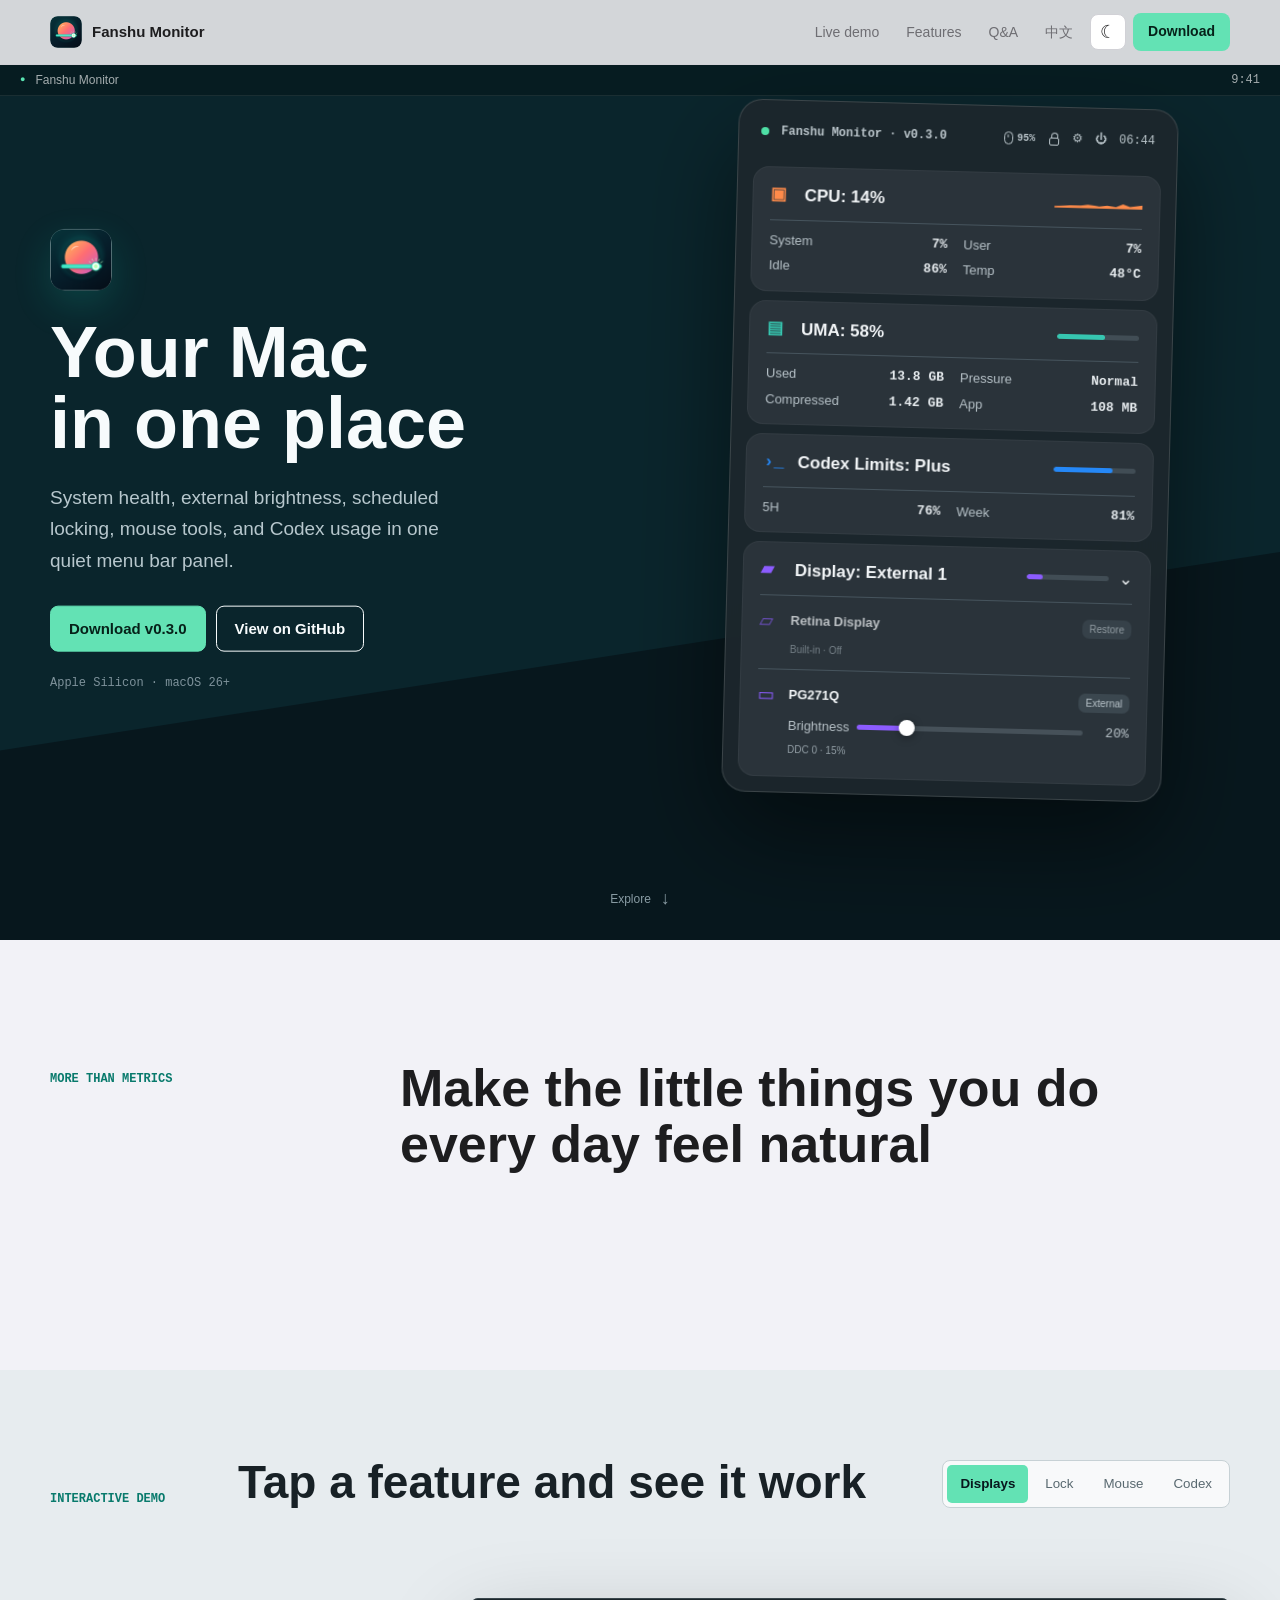
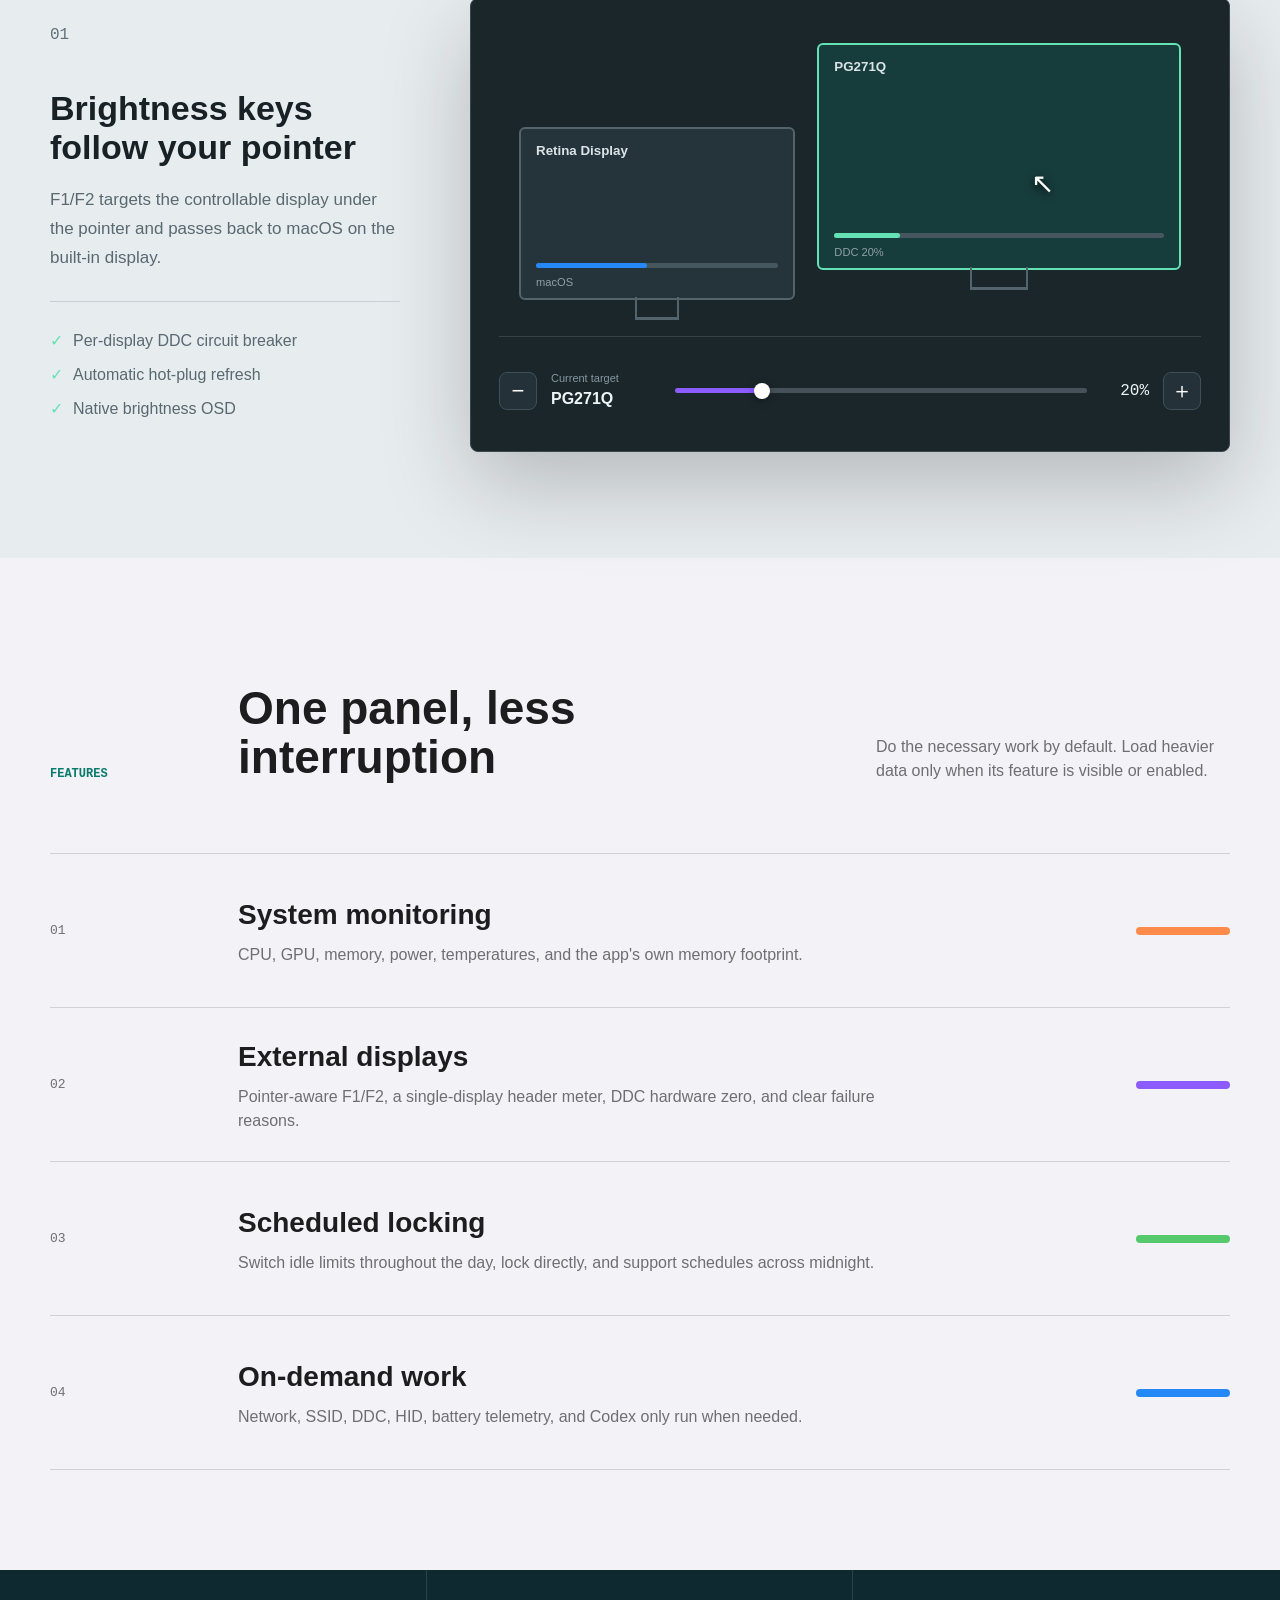
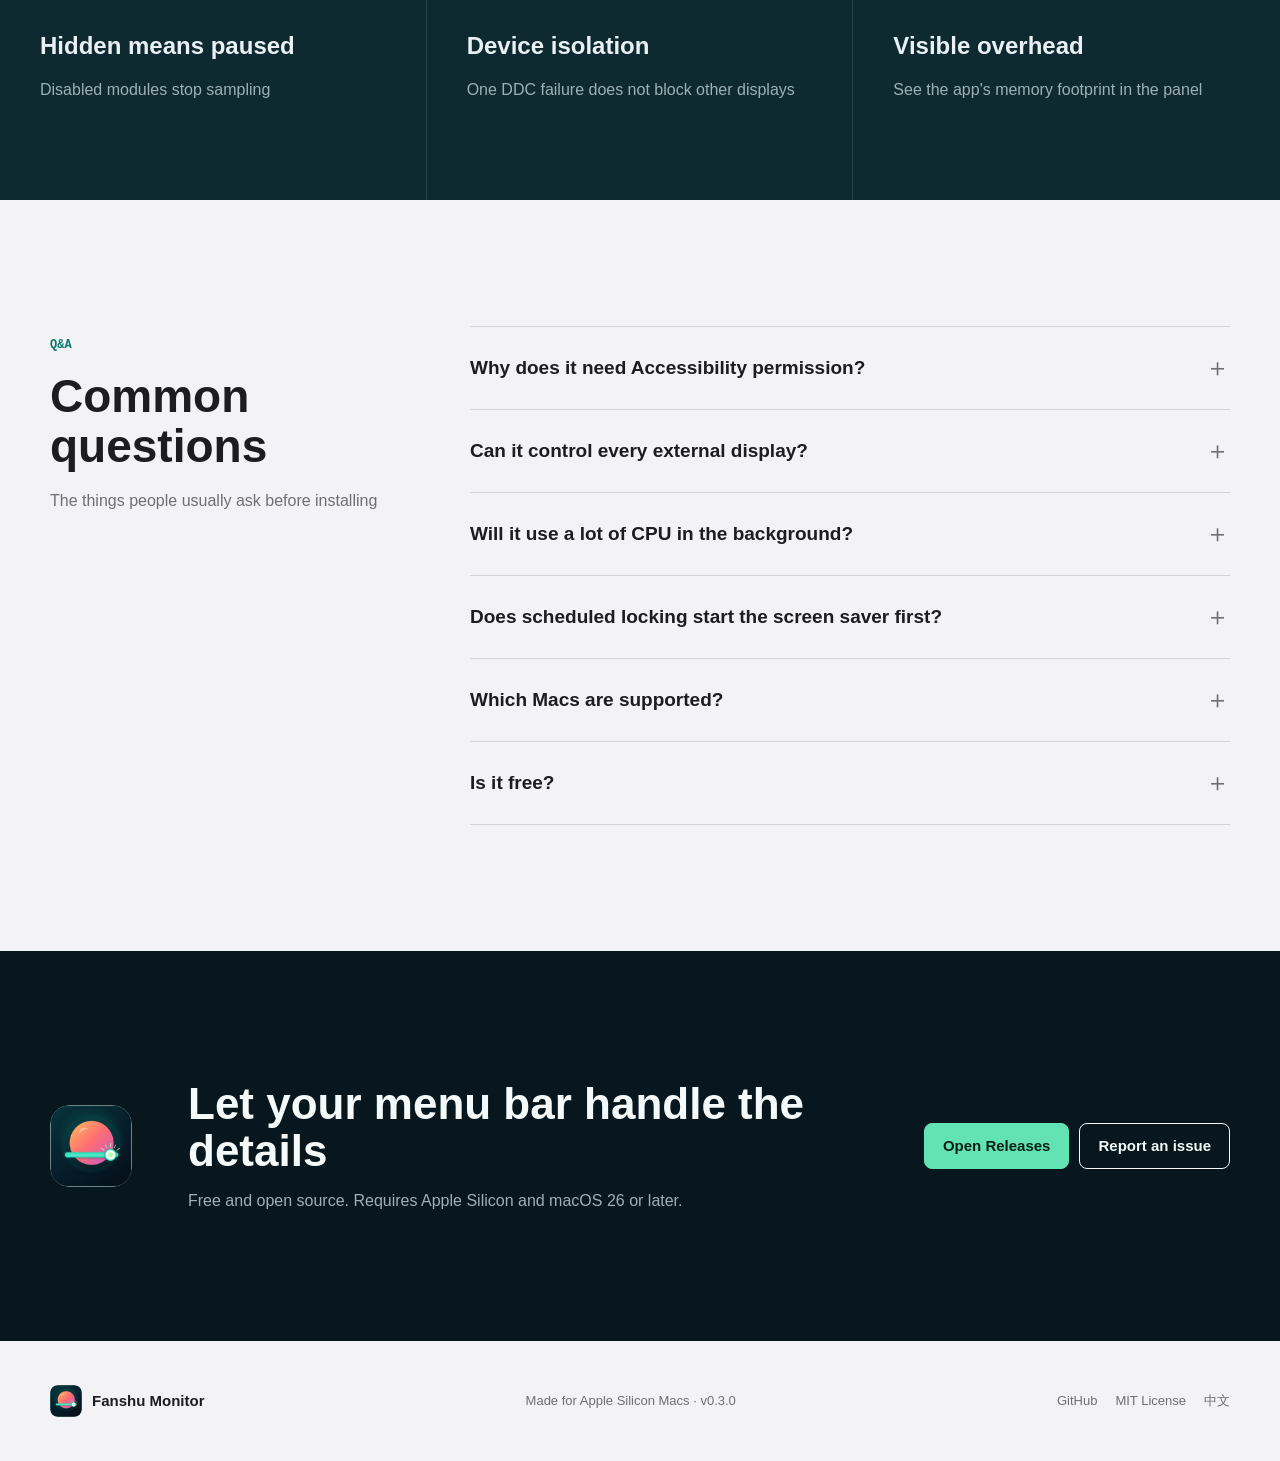
==== commit 766fc691: "Add custom mouse shortcuts and pausable lock schedules" ====
--- a/docs/en/index.html
+++ b/docs/en/index.html
@@ -72,8 +72,8 @@
       <div class="showcase-nav reveal"><p class="section-label">Interactive demo</p><h2 id="showcase-title">Tap a feature and see it work</h2><div class="feature-tabs" role="tablist" aria-label="Feature demos"><button type="button" role="tab" aria-selected="true" data-demo-tab="display">Displays</button><button type="button" role="tab" aria-selected="false" data-demo-tab="lock">Lock</button><button type="button" role="tab" aria-selected="false" data-demo-tab="mouse">Mouse</button><button type="button" role="tab" aria-selected="false" data-demo-tab="codex">Codex</button></div></div>
       <div class="demo-stage reveal">
         <div class="demo-copy is-active" data-demo-copy="display"><span class="demo-index">01</span><h3>Brightness keys follow your pointer</h3><p>F1/F2 targets the controllable display under the pointer and passes back to macOS on the built-in display.</p><ul><li>Per-display DDC circuit breaker</li><li>Automatic hot-plug refresh</li><li>Native brightness OSD</li></ul></div>
-        <div class="demo-copy" data-demo-copy="lock"><span class="demo-index">02</span><h3>Lock directly, right on time</h3><p>Give different parts of the day their own idle limits, including schedules that cross midnight, without starting a screen saver first.</p><ul><li>Reads system lock settings</li><li>Supports next-day times such as 25:00</li><li>Continues after sleep and wake</li></ul></div>
-        <div class="demo-copy" data-demo-copy="mouse"><span class="demo-index">03</span><h3>Mouse tools load only when needed</h3><p>Read MX Anywhere 3S DPI, battery, and buttons without keeping HID++ busy in the background.</p><ul><li>DPI input and presets</li><li>Custom function buttons</li><li>Power-saving reads</li></ul></div>
+        <div class="demo-copy" data-demo-copy="lock"><span class="demo-index">02</span><h3>Lock directly, right on time</h3><p>Give different parts of the day their own idle limits, including schedules that cross midnight, without starting a screen saver first.</p><ul><li>Reads system lock settings</li><li>Supports next-day times such as 25:00</li><li>Pause any schedule independently</li></ul></div>
+        <div class="demo-copy" data-demo-copy="mouse"><span class="demo-index">03</span><h3>Mouse tools load only when needed</h3><p>Read MX Anywhere 3S DPI, battery, and buttons without keeping HID++ busy in the background.</p><ul><li>DPI input and presets</li><li>Recorded custom shortcuts</li><li>Power-saving reads</li></ul></div>
         <div class="demo-copy" data-demo-copy="codex"><span class="demo-index">04</span><h3>Usage at a glance</h3><p>Refresh Codex usage when the panel opens, then follow your chosen interval for 5H and weekly limits.</p><ul><li>Plan and remaining quota</li><li>Separate reset times</li><li>No requests while hidden</li></ul></div>
 
         <div class="demo-canvas" data-demo-canvas="display"><div class="screen-layout"><button class="demo-screen built-in" type="button" data-screen="built-in"><span>Retina Display</span><i></i><small>macOS</small></button><button class="demo-screen external selected" type="button" data-screen="external"><span>PG271Q</span><i></i><small>DDC 20%</small></button><div class="pointer" data-pointer>↖</div></div><div class="brightness-control"><button type="button" data-brightness-step="-5" aria-label="Lower brightness">−</button><div><span>Current target</span><strong data-screen-name>PG271Q</strong></div><input type="range" min="0" max="100" value="20" data-demo-brightness aria-label="Simulated display brightness"><output data-demo-brightness-output>20%</output><button type="button" data-brightness-step="5" aria-label="Raise brightness">＋</button></div></div>
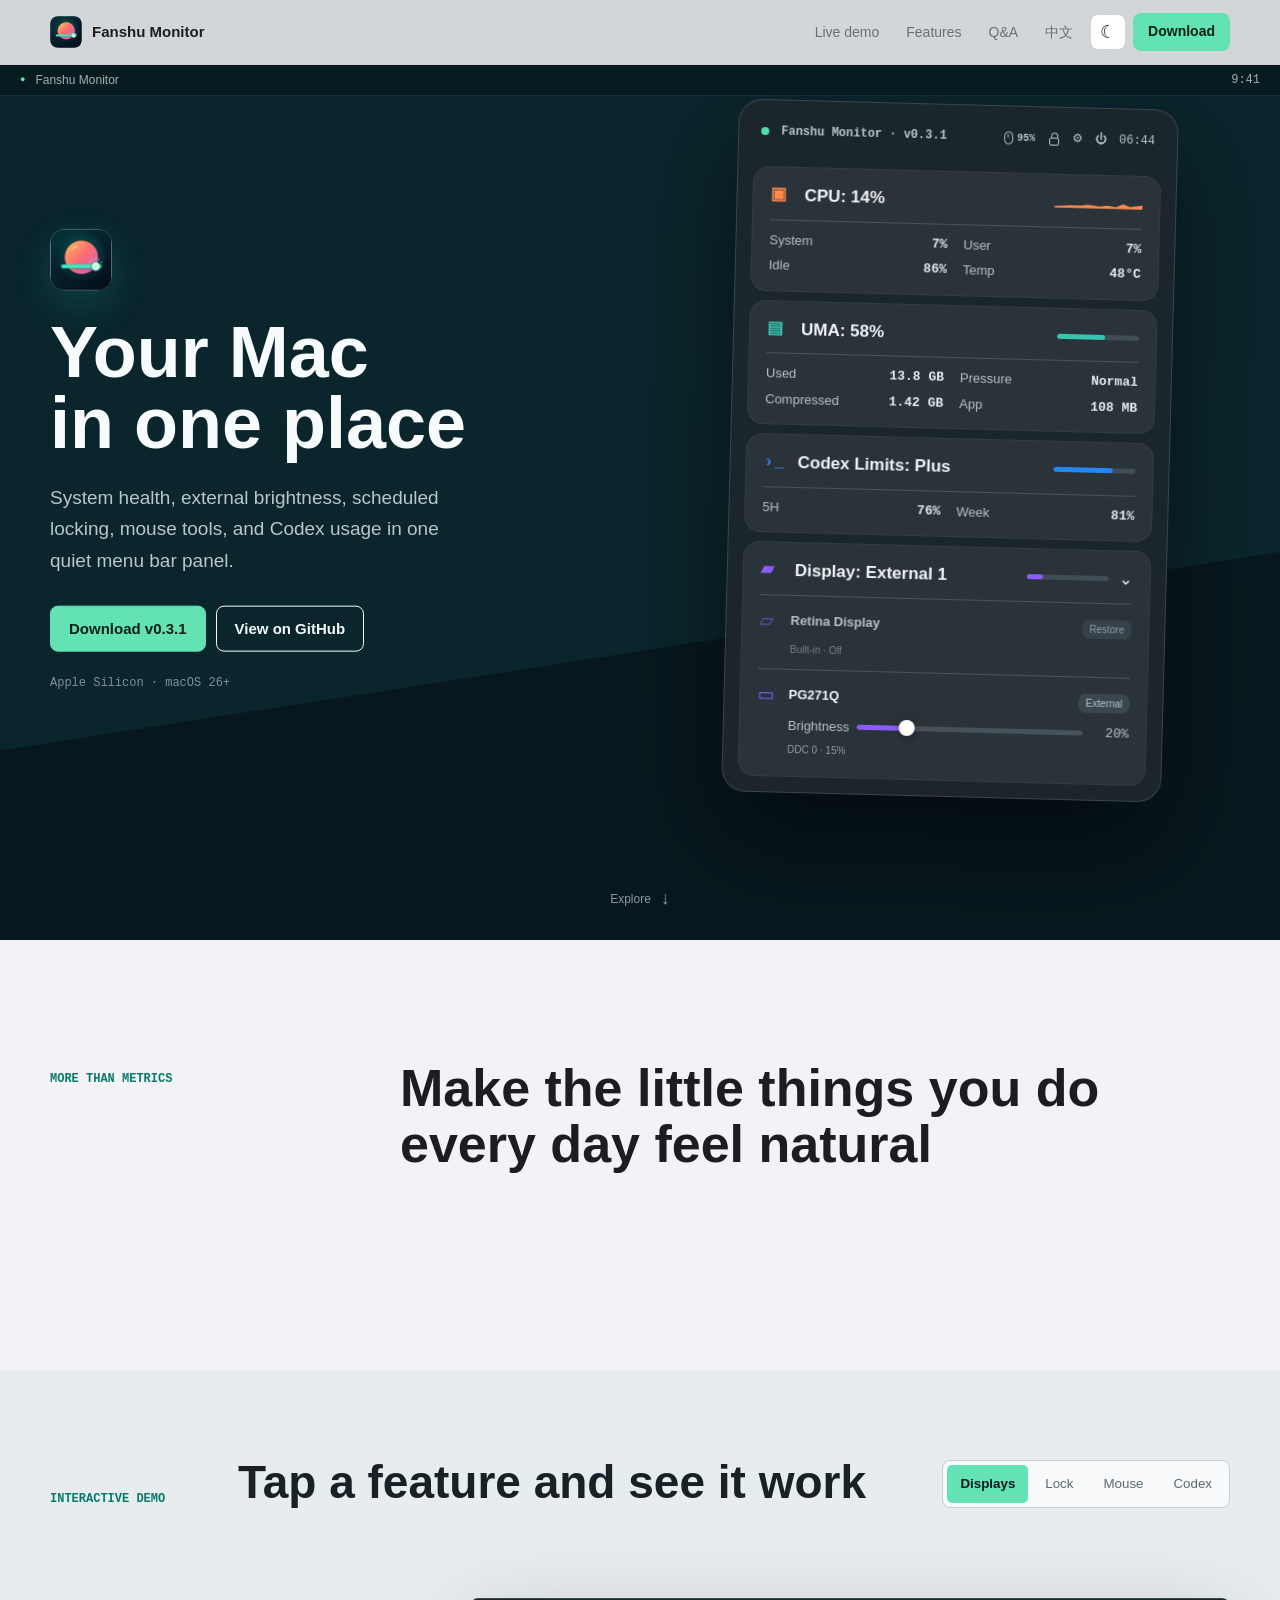
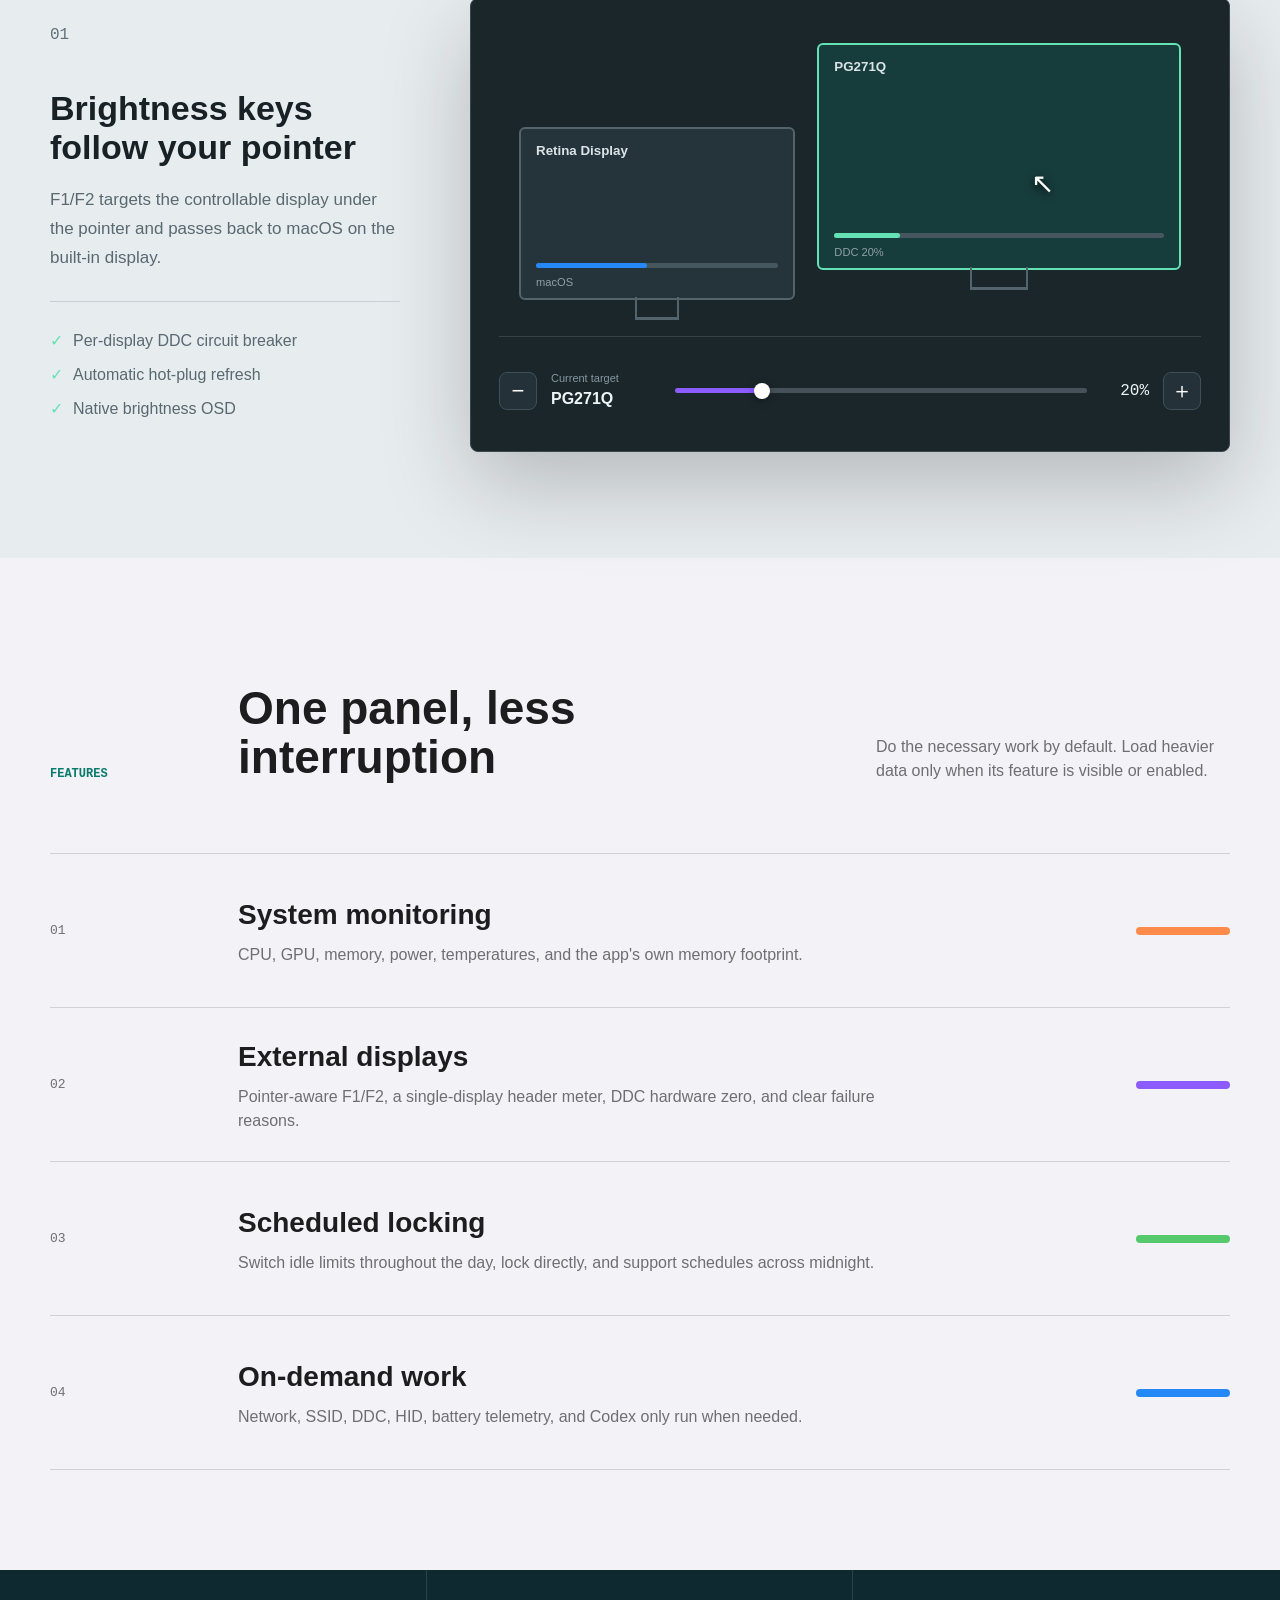
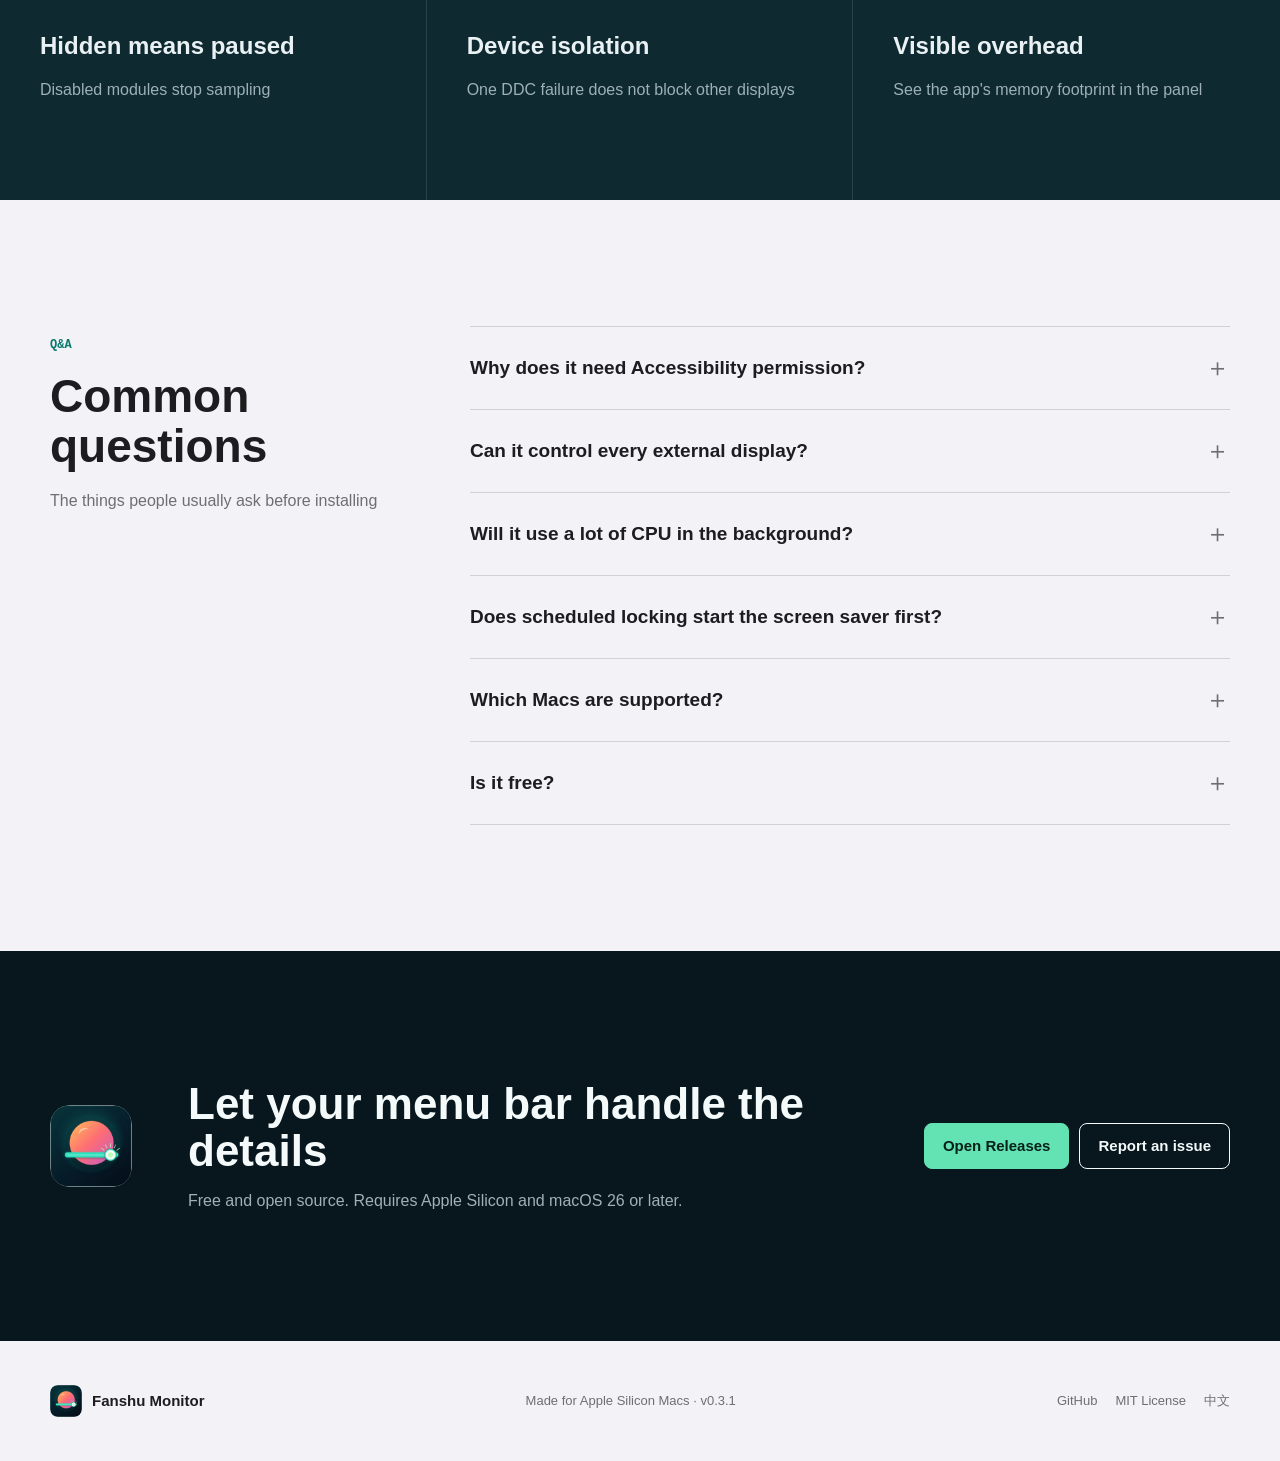
==== commit bcf796d0: "Fix active display disconnect recovery" ====
--- a/docs/en/index.html
+++ b/docs/en/index.html
@@ -22,7 +22,7 @@
     "applicationCategory": "UtilitiesApplication",
     "operatingSystem": "macOS 26+",
     "processorRequirements": "Apple Silicon",
-    "softwareVersion": "0.3.0",
+    "softwareVersion": "0.3.1",
     "url": "https://louis16s.github.io/fanshu_monitor/",
     "downloadUrl": "https://github.com/louis16s/fanshu_monitor/releases",
     "description": "A menu bar system monitor, external display controller, and scheduled lock utility for macOS",
@@ -50,13 +50,13 @@
         <img class="hero-logo" src="../images/icon-128.png" alt="Fanshu Monitor icon">
         <h1 id="hero-title">Your Mac<br>in one place</h1>
         <p>System health, external brightness, scheduled locking, mouse tools, and Codex usage in one quiet menu bar panel.</p>
-        <div class="hero-actions"><a class="button primary" href="https://github.com/louis16s/fanshu_monitor/releases" target="_blank" rel="noopener">Download v0.3.0</a><a class="button quiet" href="https://github.com/louis16s/fanshu_monitor" target="_blank" rel="noopener">View on GitHub</a></div>
+        <div class="hero-actions"><a class="button primary" href="https://github.com/louis16s/fanshu_monitor/releases" target="_blank" rel="noopener">Download v0.3.1</a><a class="button quiet" href="https://github.com/louis16s/fanshu_monitor" target="_blank" rel="noopener">View on GitHub</a></div>
         <span class="requirement">Apple Silicon · macOS 26+</span>
       </div>
 
       <div class="hero-product" aria-label="Interactive Fanshu Monitor panel">
         <div class="app-panel" data-live-panel>
-          <div class="panel-topbar"><span class="live-dot"></span><strong>Fanshu Monitor · v0.3.0</strong><span class="panel-spacer"></span><span class="panel-mouse-status" aria-label="Mouse battery 95%"><i></i><b>95%</b></span><span class="panel-lock-icon" aria-label="Lock settings"><i></i></span><span>⚙︎</span><span>⏻</span><time>9:41</time></div>
+          <div class="panel-topbar"><span class="live-dot"></span><strong>Fanshu Monitor · v0.3.1</strong><span class="panel-spacer"></span><span class="panel-mouse-status" aria-label="Mouse battery 95%"><i></i><b>95%</b></span><span class="panel-lock-icon" aria-label="Lock settings"><i></i></span><span>⚙︎</span><span>⏻</span><time>9:41</time></div>
           <div class="monitor-module cpu-module"><div class="module-title"><span class="module-icon">▣</span><strong>CPU: <span data-live-value="cpu">14</span>%</strong><span class="sparkline orange"></span></div><div class="module-data"><span>System <b>7%</b></span><span>User <b>7%</b></span><span>Idle <b>86%</b></span><span>Temp <b>48°C</b></span></div></div>
           <div class="monitor-module memory-module"><div class="module-title"><span class="module-icon">▤</span><strong>UMA: <span data-live-value="memory">58</span>%</strong><span class="mini-meter"><i data-live-bar="memory"></i></span></div><div class="module-data"><span>Used <b>13.8 GB</b></span><span>Pressure <b>Normal</b></span><span>Compressed <b>1.42 GB</b></span><span>App <b>108 MB</b></span></div></div>
           <div class="monitor-module codex-module"><div class="module-title"><span class="module-icon">›_</span><strong>Codex Limits: Plus</strong><span class="mini-meter blue"><i style="width:72%"></i></span></div><div class="module-data compact"><span>5H <b>76%</b></span><span>Week <b>81%</b></span></div></div>
@@ -92,7 +92,7 @@
     <section class="download-section" id="download"><img src="../images/icon-128.png" alt="" class="download-logo reveal"><div class="reveal"><h2>Let your menu bar handle the details</h2><p>Free and open source. Requires Apple Silicon and macOS 26 or later.</p></div><div class="hero-actions reveal"><a class="button primary" href="https://github.com/louis16s/fanshu_monitor/releases" target="_blank" rel="noopener">Open Releases</a><a class="button quiet" href="https://github.com/louis16s/fanshu_monitor/issues" target="_blank" rel="noopener">Report an issue</a></div></section>
   </main>
 
-  <footer class="site-footer"><a class="brand" href="#top"><img src="../images/icon-128.png" alt=""><span>Fanshu Monitor</span></a><p>Made for Apple Silicon Macs · v0.3.0</p><div><a href="https://github.com/louis16s/fanshu_monitor" target="_blank" rel="noopener">GitHub</a><a href="https://github.com/louis16s/fanshu_monitor/blob/main/LICENSE" target="_blank" rel="noopener">MIT License</a><a href="../zh/" data-lang="zh">中文</a></div></footer>
+  <footer class="site-footer"><a class="brand" href="#top"><img src="../images/icon-128.png" alt=""><span>Fanshu Monitor</span></a><p>Made for Apple Silicon Macs · v0.3.1</p><div><a href="https://github.com/louis16s/fanshu_monitor" target="_blank" rel="noopener">GitHub</a><a href="https://github.com/louis16s/fanshu_monitor/blob/main/LICENSE" target="_blank" rel="noopener">MIT License</a><a href="../zh/" data-lang="zh">中文</a></div></footer>
   <script src="../assets/site.js"></script>
 </body>
 </html>
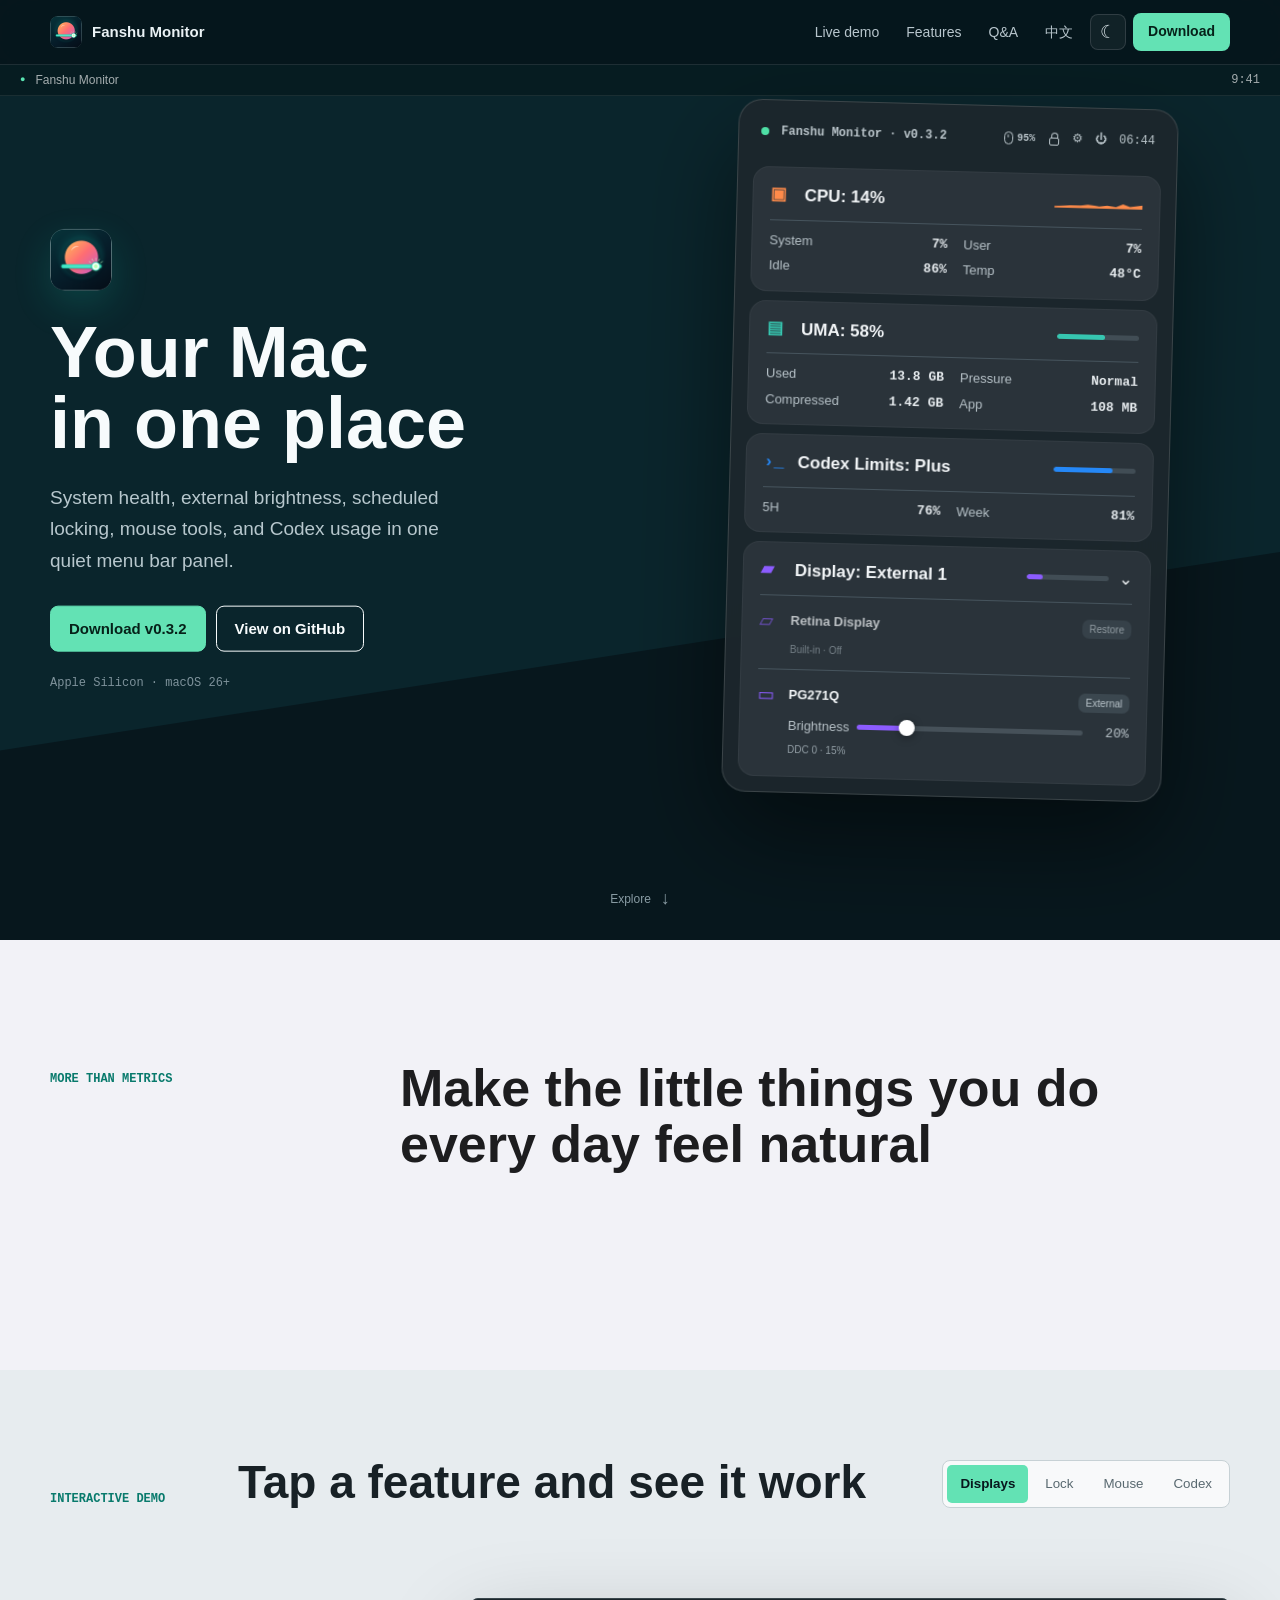
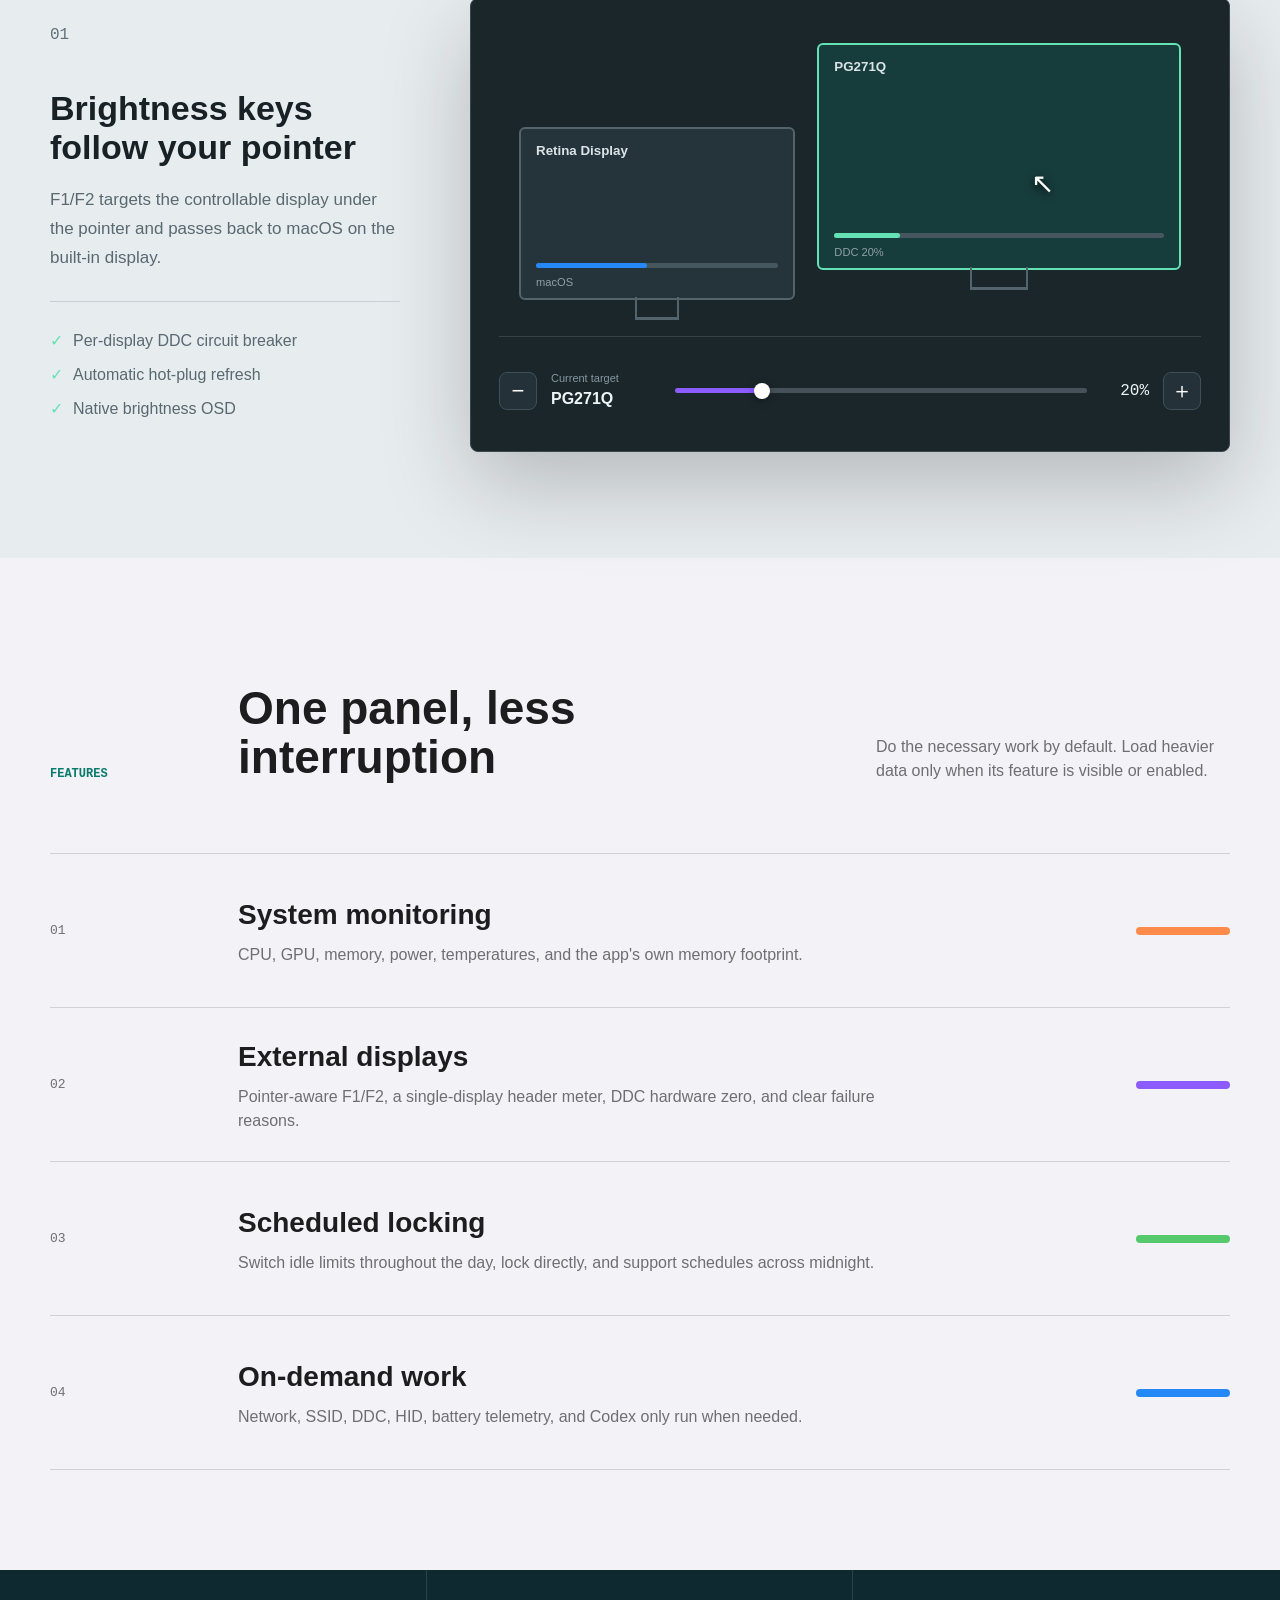
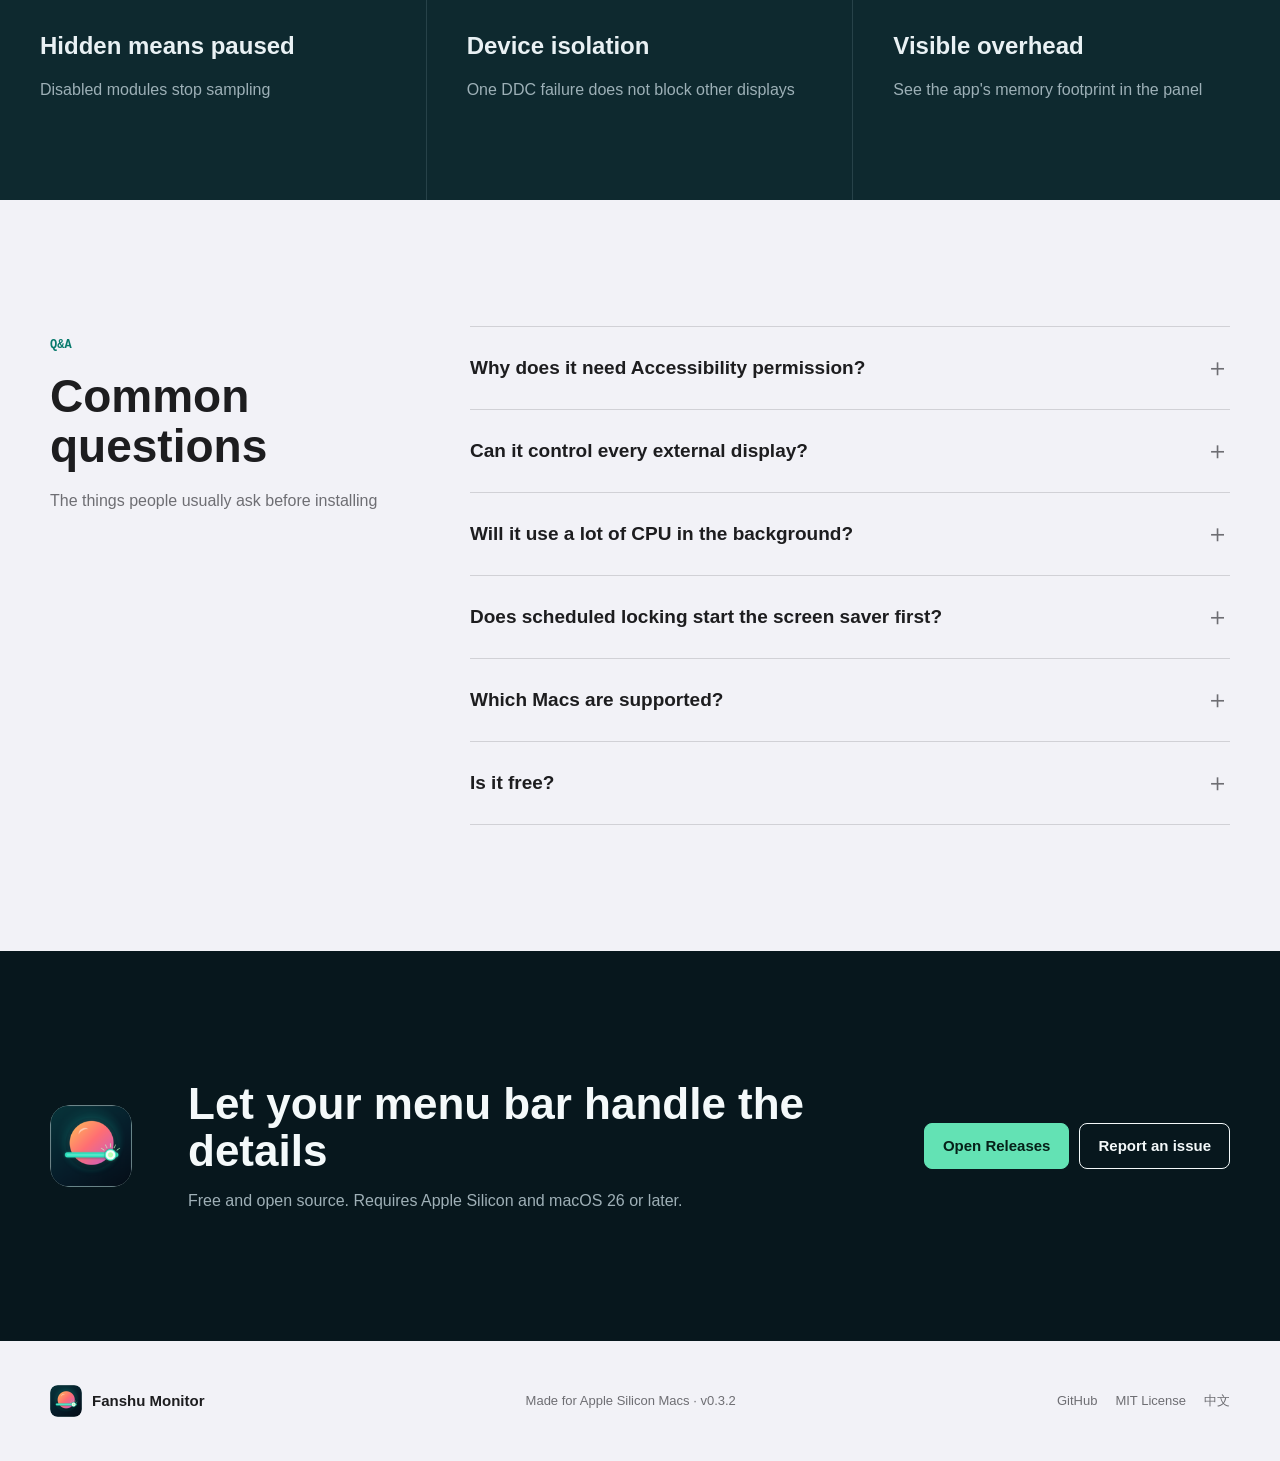
==== commit 24a31b94: "Release version 0.3.2" ====
--- a/docs/en/index.html
+++ b/docs/en/index.html
@@ -22,7 +22,7 @@
     "applicationCategory": "UtilitiesApplication",
     "operatingSystem": "macOS 26+",
     "processorRequirements": "Apple Silicon",
-    "softwareVersion": "0.3.1",
+    "softwareVersion": "0.3.2",
     "url": "https://louis16s.github.io/fanshu_monitor/",
     "downloadUrl": "https://github.com/louis16s/fanshu_monitor/releases",
     "description": "A menu bar system monitor, external display controller, and scheduled lock utility for macOS",
@@ -50,13 +50,13 @@
         <img class="hero-logo" src="../images/icon-128.png" alt="Fanshu Monitor icon">
         <h1 id="hero-title">Your Mac<br>in one place</h1>
         <p>System health, external brightness, scheduled locking, mouse tools, and Codex usage in one quiet menu bar panel.</p>
-        <div class="hero-actions"><a class="button primary" href="https://github.com/louis16s/fanshu_monitor/releases" target="_blank" rel="noopener">Download v0.3.1</a><a class="button quiet" href="https://github.com/louis16s/fanshu_monitor" target="_blank" rel="noopener">View on GitHub</a></div>
+        <div class="hero-actions"><a class="button primary" href="https://github.com/louis16s/fanshu_monitor/releases" target="_blank" rel="noopener">Download v0.3.2</a><a class="button quiet" href="https://github.com/louis16s/fanshu_monitor" target="_blank" rel="noopener">View on GitHub</a></div>
         <span class="requirement">Apple Silicon · macOS 26+</span>
       </div>
 
       <div class="hero-product" aria-label="Interactive Fanshu Monitor panel">
         <div class="app-panel" data-live-panel>
-          <div class="panel-topbar"><span class="live-dot"></span><strong>Fanshu Monitor · v0.3.1</strong><span class="panel-spacer"></span><span class="panel-mouse-status" aria-label="Mouse battery 95%"><i></i><b>95%</b></span><span class="panel-lock-icon" aria-label="Lock settings"><i></i></span><span>⚙︎</span><span>⏻</span><time>9:41</time></div>
+          <div class="panel-topbar"><span class="live-dot"></span><strong>Fanshu Monitor · v0.3.2</strong><span class="panel-spacer"></span><span class="panel-mouse-status" aria-label="Mouse battery 95%"><i></i><b>95%</b></span><span class="panel-lock-icon" aria-label="Lock settings"><i></i></span><span>⚙︎</span><span>⏻</span><time>9:41</time></div>
           <div class="monitor-module cpu-module"><div class="module-title"><span class="module-icon">▣</span><strong>CPU: <span data-live-value="cpu">14</span>%</strong><span class="sparkline orange"></span></div><div class="module-data"><span>System <b>7%</b></span><span>User <b>7%</b></span><span>Idle <b>86%</b></span><span>Temp <b>48°C</b></span></div></div>
           <div class="monitor-module memory-module"><div class="module-title"><span class="module-icon">▤</span><strong>UMA: <span data-live-value="memory">58</span>%</strong><span class="mini-meter"><i data-live-bar="memory"></i></span></div><div class="module-data"><span>Used <b>13.8 GB</b></span><span>Pressure <b>Normal</b></span><span>Compressed <b>1.42 GB</b></span><span>App <b>108 MB</b></span></div></div>
           <div class="monitor-module codex-module"><div class="module-title"><span class="module-icon">›_</span><strong>Codex Limits: Plus</strong><span class="mini-meter blue"><i style="width:72%"></i></span></div><div class="module-data compact"><span>5H <b>76%</b></span><span>Week <b>81%</b></span></div></div>
@@ -92,7 +92,7 @@
     <section class="download-section" id="download"><img src="../images/icon-128.png" alt="" class="download-logo reveal"><div class="reveal"><h2>Let your menu bar handle the details</h2><p>Free and open source. Requires Apple Silicon and macOS 26 or later.</p></div><div class="hero-actions reveal"><a class="button primary" href="https://github.com/louis16s/fanshu_monitor/releases" target="_blank" rel="noopener">Open Releases</a><a class="button quiet" href="https://github.com/louis16s/fanshu_monitor/issues" target="_blank" rel="noopener">Report an issue</a></div></section>
   </main>
 
-  <footer class="site-footer"><a class="brand" href="#top"><img src="../images/icon-128.png" alt=""><span>Fanshu Monitor</span></a><p>Made for Apple Silicon Macs · v0.3.1</p><div><a href="https://github.com/louis16s/fanshu_monitor" target="_blank" rel="noopener">GitHub</a><a href="https://github.com/louis16s/fanshu_monitor/blob/main/LICENSE" target="_blank" rel="noopener">MIT License</a><a href="../zh/" data-lang="zh">中文</a></div></footer>
+  <footer class="site-footer"><a class="brand" href="#top"><img src="../images/icon-128.png" alt=""><span>Fanshu Monitor</span></a><p>Made for Apple Silicon Macs · v0.3.2</p><div><a href="https://github.com/louis16s/fanshu_monitor" target="_blank" rel="noopener">GitHub</a><a href="https://github.com/louis16s/fanshu_monitor/blob/main/LICENSE" target="_blank" rel="noopener">MIT License</a><a href="../zh/" data-lang="zh">中文</a></div></footer>
   <script src="../assets/site.js"></script>
 </body>
 </html>
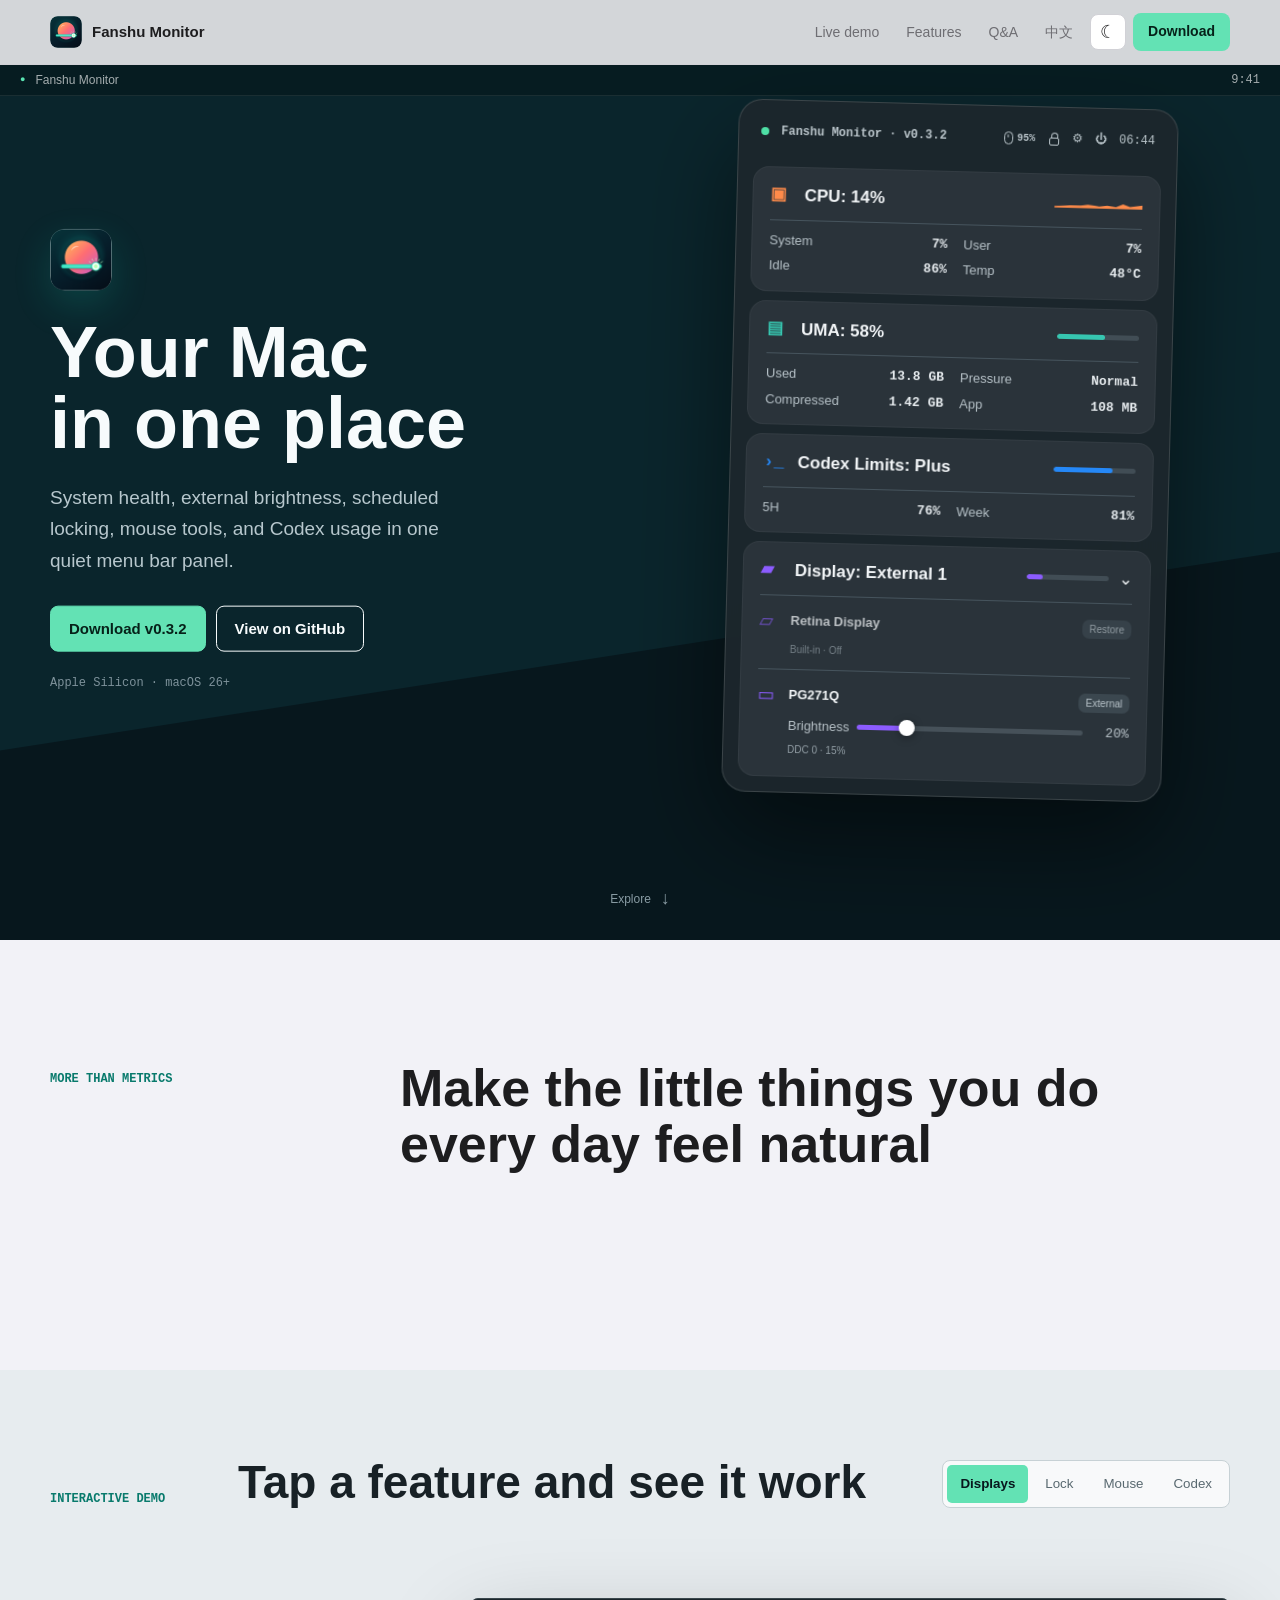
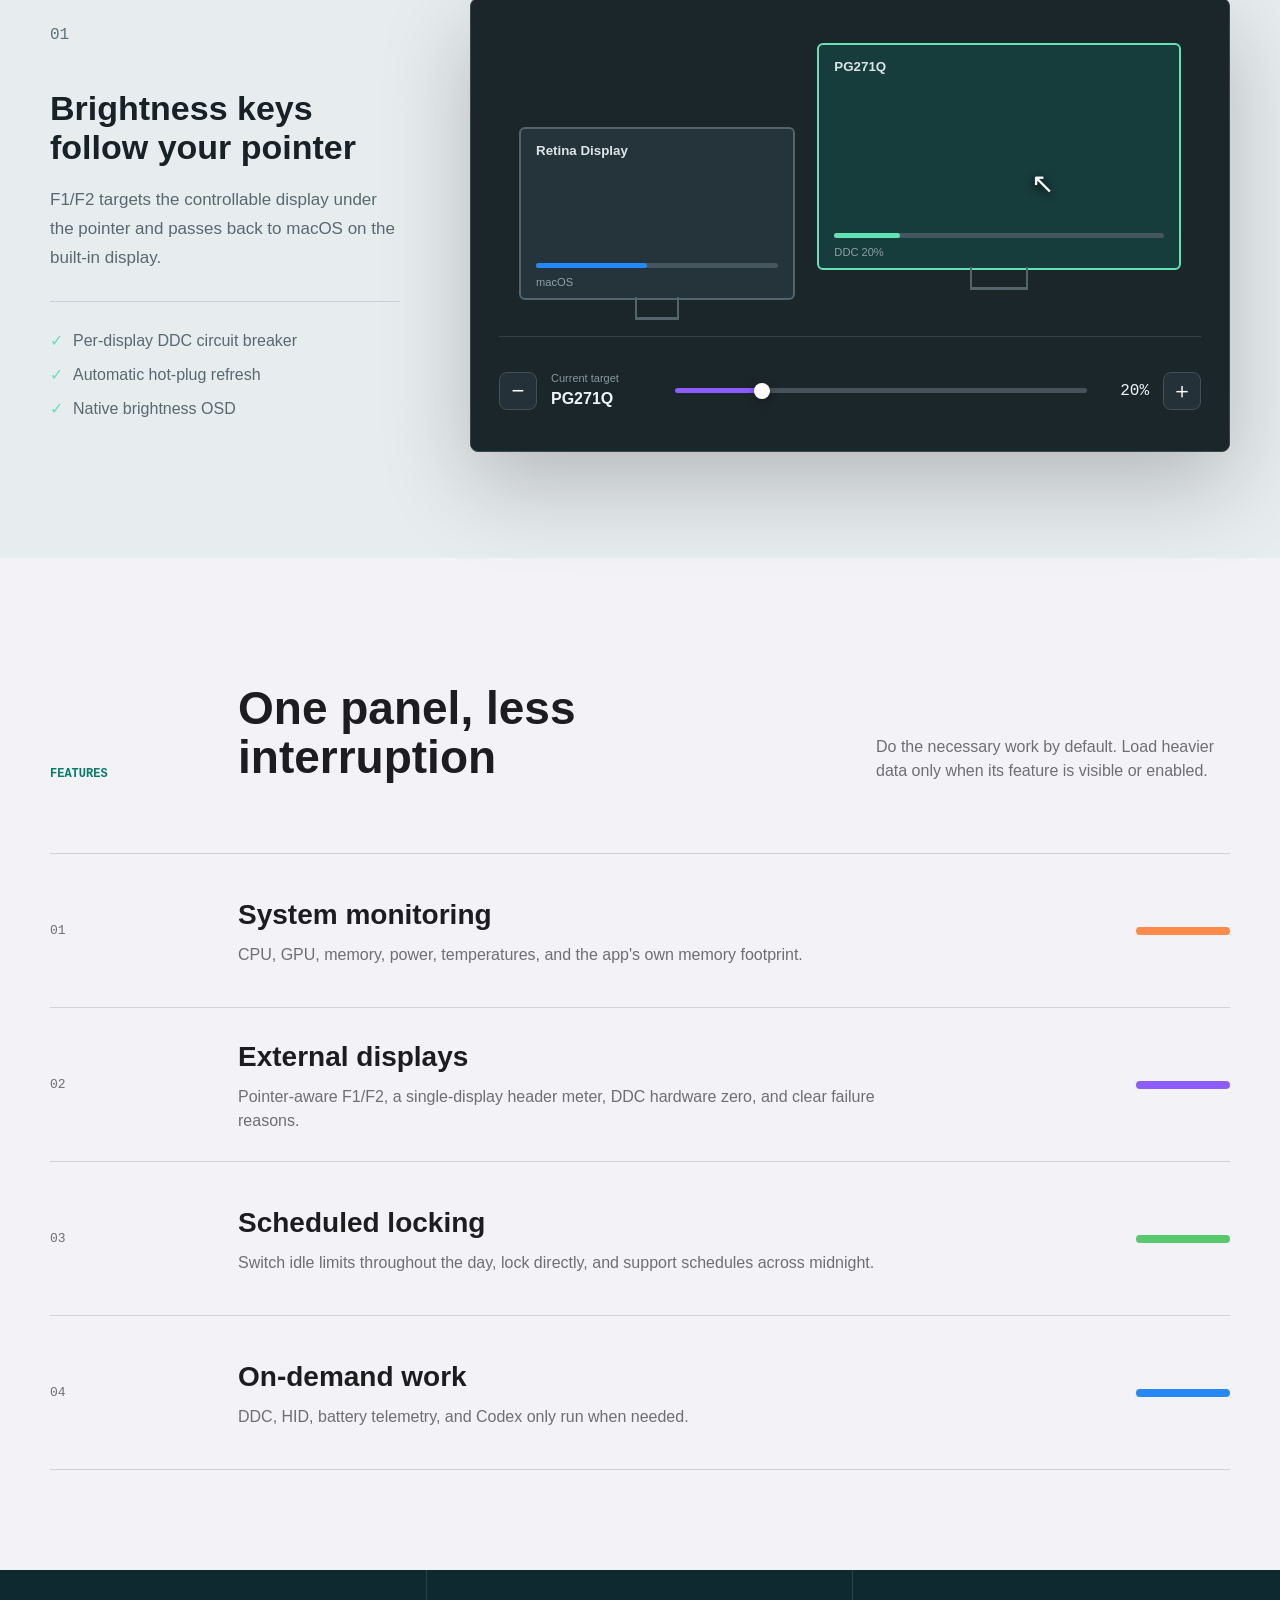
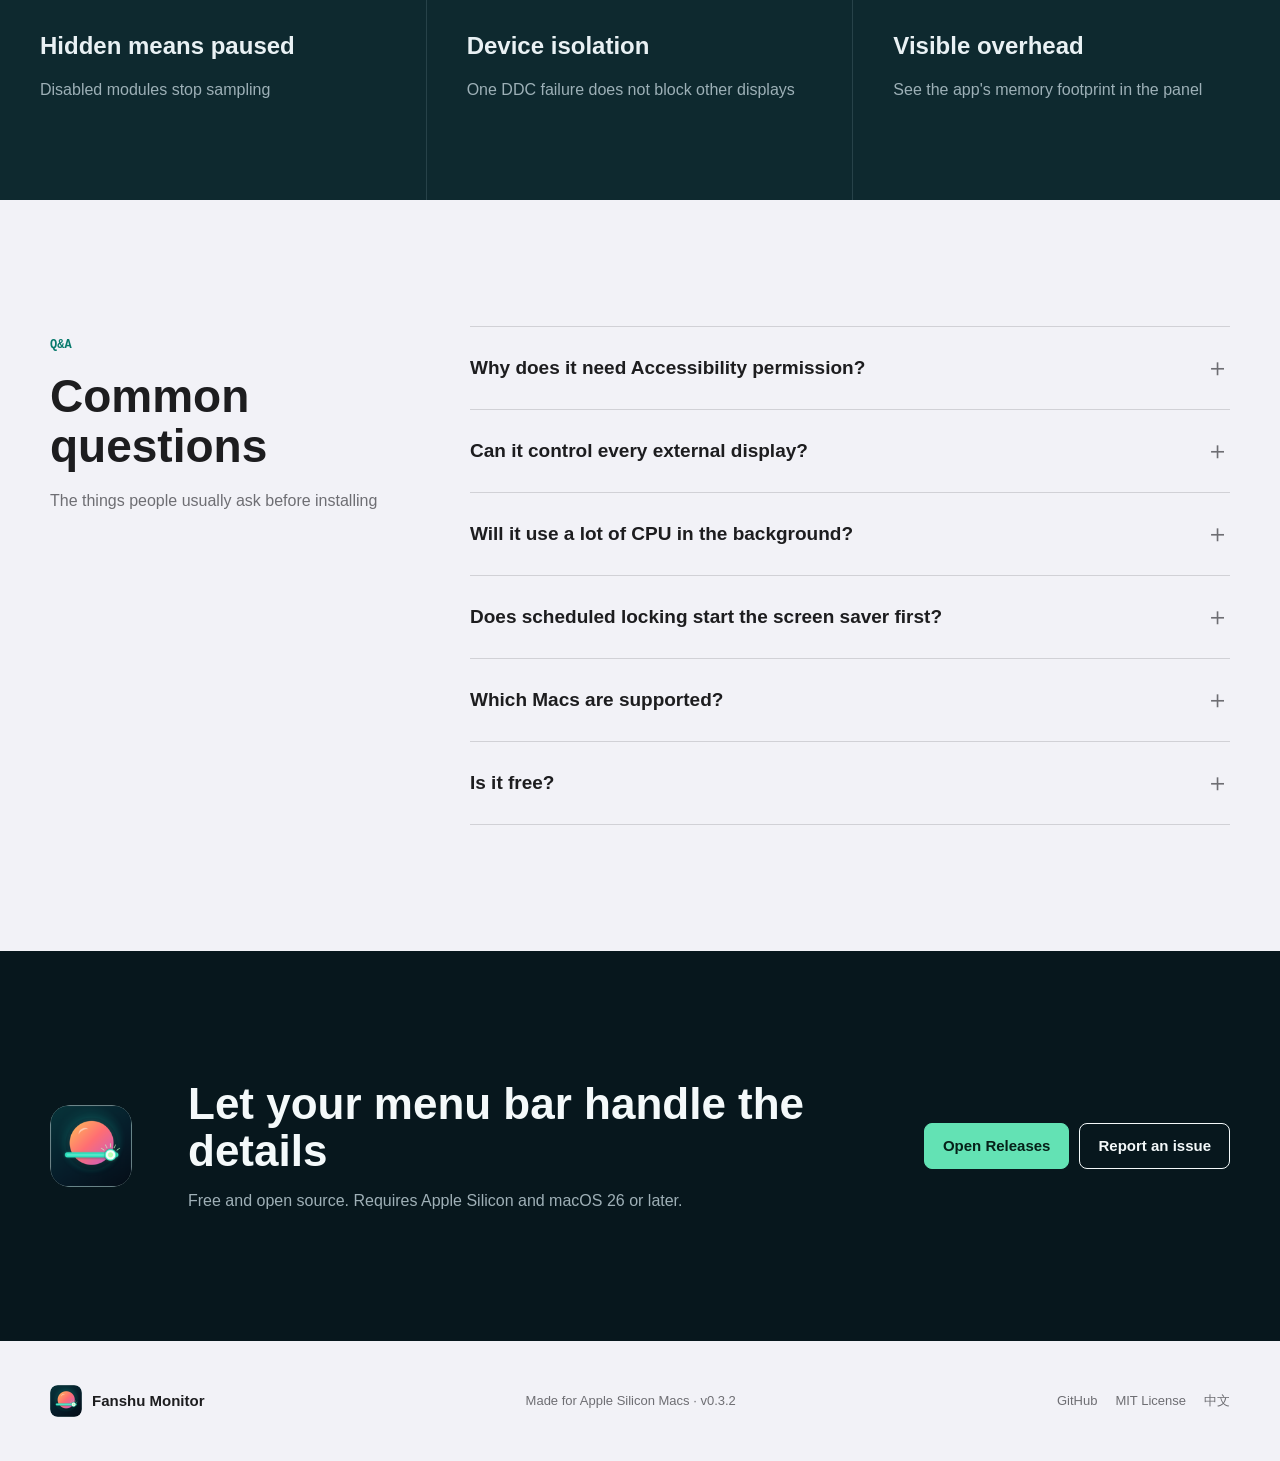
==== commit b6667783: "Remove network monitoring and separate power flow settings" ====
--- a/docs/en/index.html
+++ b/docs/en/index.html
@@ -83,11 +83,11 @@
       </div>
     </section>
 
-    <section class="feature-section" id="features" aria-labelledby="features-title"><div class="section-heading reveal"><p class="section-label">Features</p><h2 id="features-title">One panel, less interruption</h2><p>Do the necessary work by default. Load heavier data only when its feature is visible or enabled.</p></div><div class="feature-list"><article class="feature-row reveal"><span class="feature-number">01</span><div><h3>System monitoring</h3><p>CPU, GPU, memory, power, temperatures, and the app's own memory footprint.</p></div><span class="feature-accent orange"></span></article><article class="feature-row reveal"><span class="feature-number">02</span><div><h3>External displays</h3><p>Pointer-aware F1/F2, a single-display header meter, DDC hardware zero, and clear failure reasons.</p></div><span class="feature-accent violet"></span></article><article class="feature-row reveal"><span class="feature-number">03</span><div><h3>Scheduled locking</h3><p>Switch idle limits throughout the day, lock directly, and support schedules across midnight.</p></div><span class="feature-accent green"></span></article><article class="feature-row reveal"><span class="feature-number">04</span><div><h3>On-demand work</h3><p>Network, SSID, DDC, HID, battery telemetry, and Codex only run when needed.</p></div><span class="feature-accent blue"></span></article></div></section>
+    <section class="feature-section" id="features" aria-labelledby="features-title"><div class="section-heading reveal"><p class="section-label">Features</p><h2 id="features-title">One panel, less interruption</h2><p>Do the necessary work by default. Load heavier data only when its feature is visible or enabled.</p></div><div class="feature-list"><article class="feature-row reveal"><span class="feature-number">01</span><div><h3>System monitoring</h3><p>CPU, GPU, memory, power, temperatures, and the app's own memory footprint.</p></div><span class="feature-accent orange"></span></article><article class="feature-row reveal"><span class="feature-number">02</span><div><h3>External displays</h3><p>Pointer-aware F1/F2, a single-display header meter, DDC hardware zero, and clear failure reasons.</p></div><span class="feature-accent violet"></span></article><article class="feature-row reveal"><span class="feature-number">03</span><div><h3>Scheduled locking</h3><p>Switch idle limits throughout the day, lock directly, and support schedules across midnight.</p></div><span class="feature-accent green"></span></article><article class="feature-row reveal"><span class="feature-number">04</span><div><h3>On-demand work</h3><p>DDC, HID, battery telemetry, and Codex only run when needed.</p></div><span class="feature-accent blue"></span></article></div></section>
 
     <section class="principles-band"><div class="principle reveal"><strong>Hidden means paused</strong><span>Disabled modules stop sampling</span></div><div class="principle reveal"><strong>Device isolation</strong><span>One DDC failure does not block other displays</span></div><div class="principle reveal"><strong>Visible overhead</strong><span>See the app's memory footprint in the panel</span></div></section>
 
-    <section class="faq-section" id="faq" aria-labelledby="faq-title"><div class="faq-heading reveal"><p class="section-label">Q&amp;A</p><h2 id="faq-title">Common questions</h2><p>The things people usually ask before installing</p></div><div class="faq-list reveal"><details><summary>Why does it need Accessibility permission?<span>＋</span></summary><p>F1/F2 takeover and mouse button mapping need access to system input events. Fanshu Monitor only uses this access while those features are enabled and does not record keyboard content.</p></details><details><summary>Can it control every external display?<span>＋</span></summary><p>The display, cable, and connection must support DDC/CI. Each display is classified independently, with a clear reason when control is unavailable.</p></details><details><summary>Will it use a lot of CPU in the background?<span>＋</span></summary><p>Hidden modules stop sampling. Expensive reads such as SSID, DDC, HID, and battery telemetry run on demand and use caches.</p></details><details><summary>Does scheduled locking start the screen saver first?<span>＋</span></summary><p>No. When a schedule is active, the app requests the system login lock directly and resumes policy evaluation after login.</p></details><details><summary>Which Macs are supported?<span>＋</span></summary><p>The current release targets Apple Silicon Macs running macOS 26.0 or later.</p></details><details><summary>Is it free?<span>＋</span></summary><p>Fanshu Monitor is free and open source under the MIT License.</p></details></div></section>
+    <section class="faq-section" id="faq" aria-labelledby="faq-title"><div class="faq-heading reveal"><p class="section-label">Q&amp;A</p><h2 id="faq-title">Common questions</h2><p>The things people usually ask before installing</p></div><div class="faq-list reveal"><details><summary>Why does it need Accessibility permission?<span>＋</span></summary><p>F1/F2 takeover and mouse button mapping need access to system input events. Fanshu Monitor only uses this access while those features are enabled and does not record keyboard content.</p></details><details><summary>Can it control every external display?<span>＋</span></summary><p>The display, cable, and connection must support DDC/CI. Each display is classified independently, with a clear reason when control is unavailable.</p></details><details><summary>Will it use a lot of CPU in the background?<span>＋</span></summary><p>Hidden modules stop sampling. Expensive reads such as DDC, HID, and battery telemetry run on demand and use caches.</p></details><details><summary>Does scheduled locking start the screen saver first?<span>＋</span></summary><p>No. When a schedule is active, the app requests the system login lock directly and resumes policy evaluation after login.</p></details><details><summary>Which Macs are supported?<span>＋</span></summary><p>The current release targets Apple Silicon Macs running macOS 26.0 or later.</p></details><details><summary>Is it free?<span>＋</span></summary><p>Fanshu Monitor is free and open source under the MIT License.</p></details></div></section>
 
     <section class="download-section" id="download"><img src="../images/icon-128.png" alt="" class="download-logo reveal"><div class="reveal"><h2>Let your menu bar handle the details</h2><p>Free and open source. Requires Apple Silicon and macOS 26 or later.</p></div><div class="hero-actions reveal"><a class="button primary" href="https://github.com/louis16s/fanshu_monitor/releases" target="_blank" rel="noopener">Open Releases</a><a class="button quiet" href="https://github.com/louis16s/fanshu_monitor/issues" target="_blank" rel="noopener">Report an issue</a></div></section>
   </main>
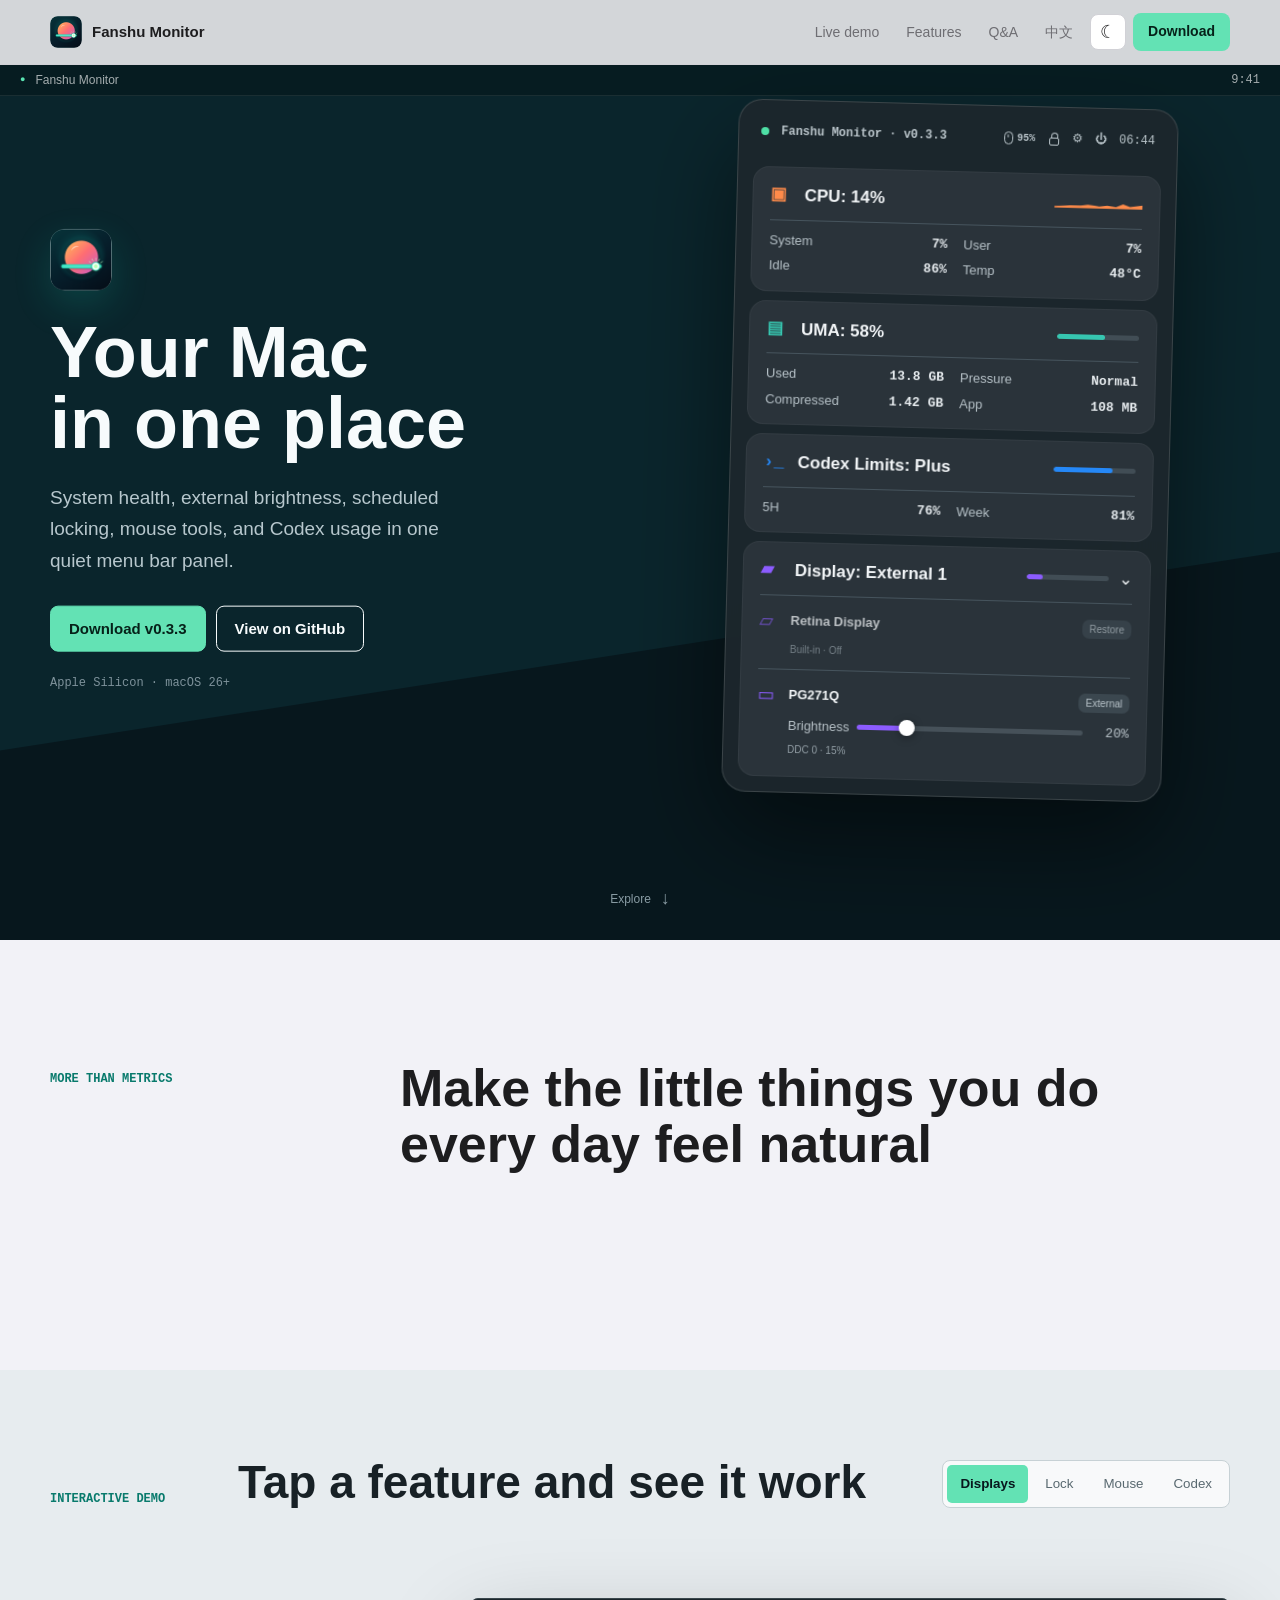
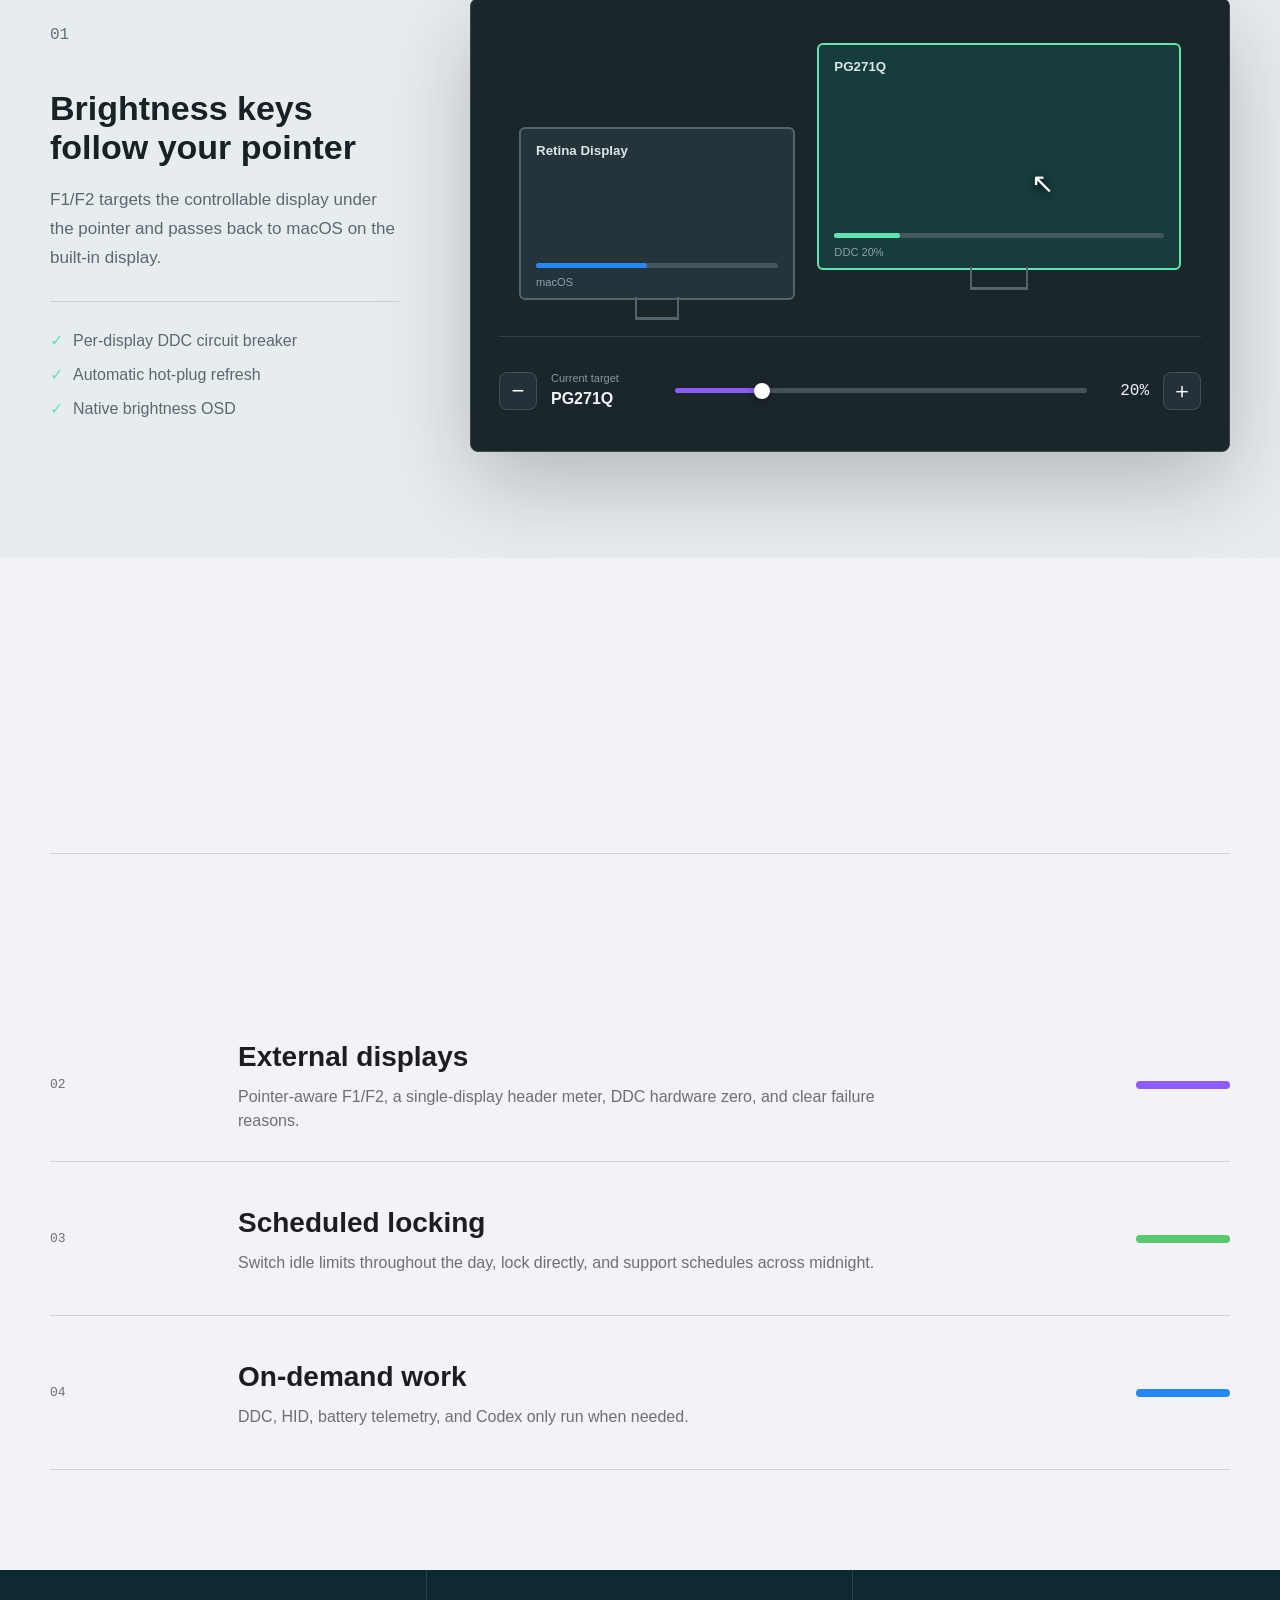
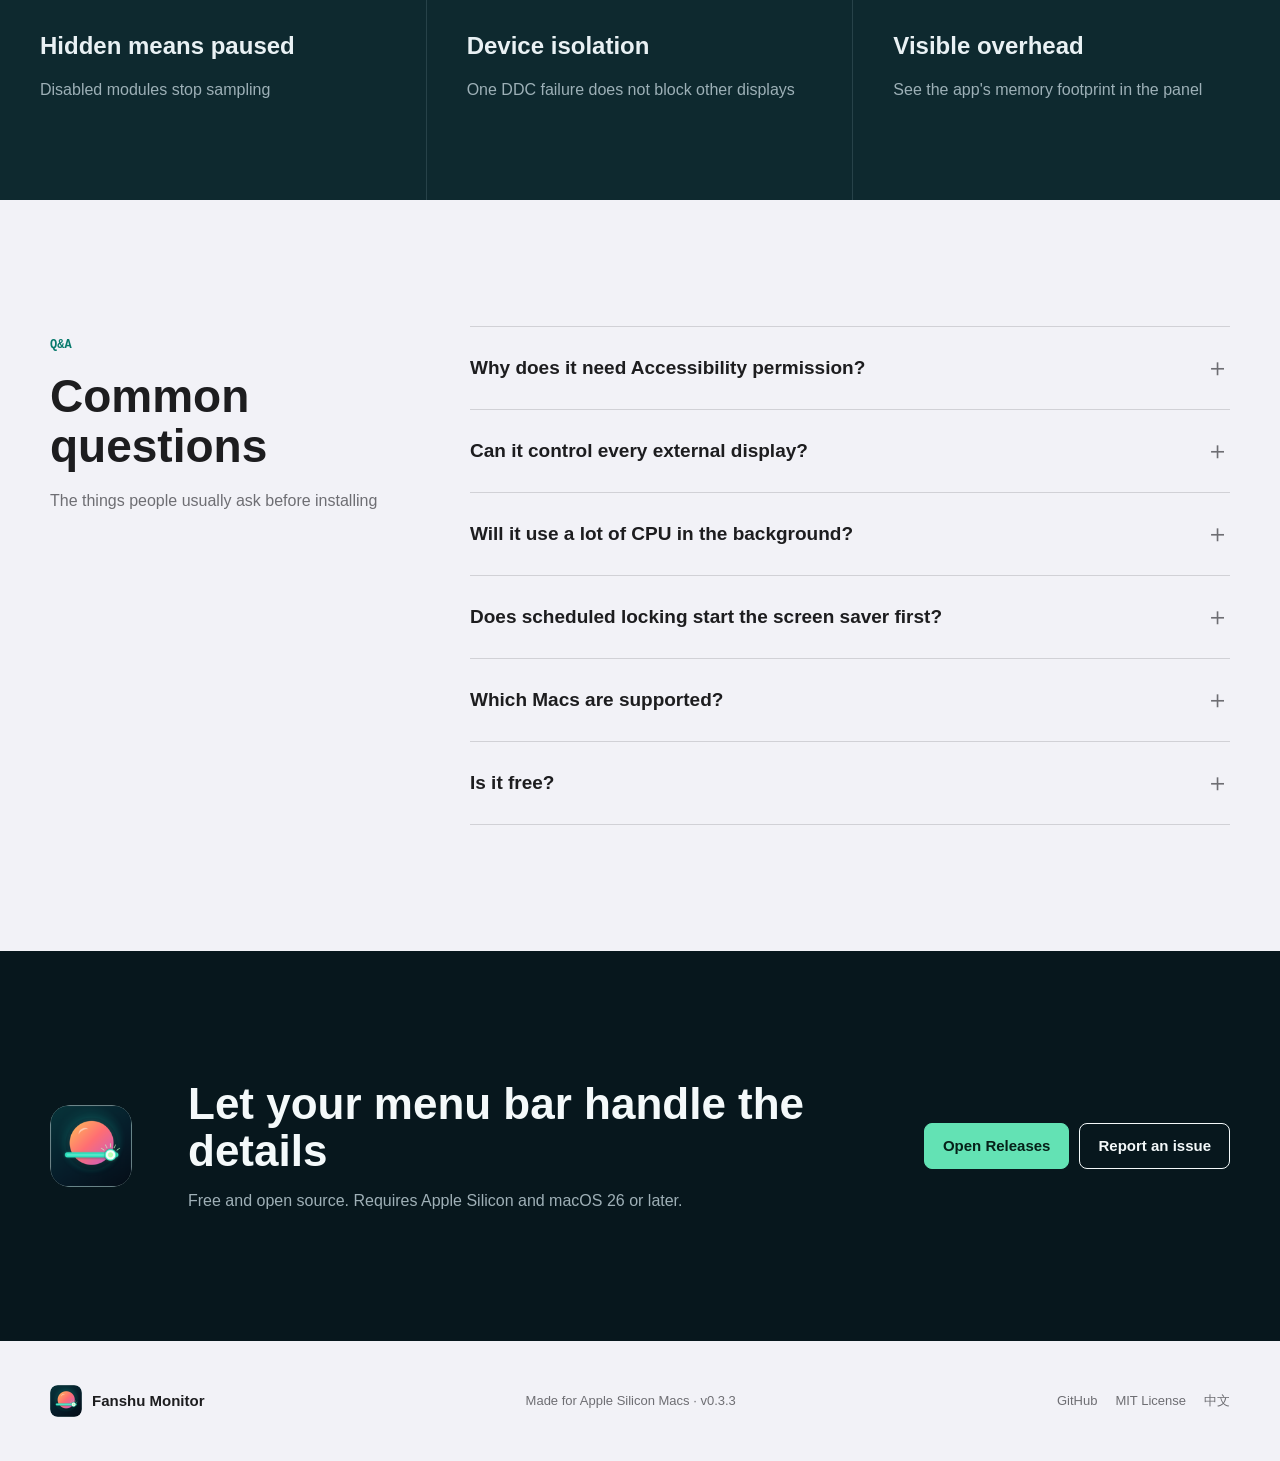
==== commit 76610eec: "Prepare 0.3.3 release" ====
--- a/docs/en/index.html
+++ b/docs/en/index.html
@@ -22,7 +22,7 @@
     "applicationCategory": "UtilitiesApplication",
     "operatingSystem": "macOS 26+",
     "processorRequirements": "Apple Silicon",
-    "softwareVersion": "0.3.2",
+    "softwareVersion": "0.3.3",
     "url": "https://louis16s.github.io/fanshu_monitor/",
     "downloadUrl": "https://github.com/louis16s/fanshu_monitor/releases",
     "description": "A menu bar system monitor, external display controller, and scheduled lock utility for macOS",
@@ -50,13 +50,13 @@
         <img class="hero-logo" src="../images/icon-128.png" alt="Fanshu Monitor icon">
         <h1 id="hero-title">Your Mac<br>in one place</h1>
         <p>System health, external brightness, scheduled locking, mouse tools, and Codex usage in one quiet menu bar panel.</p>
-        <div class="hero-actions"><a class="button primary" href="https://github.com/louis16s/fanshu_monitor/releases" target="_blank" rel="noopener">Download v0.3.2</a><a class="button quiet" href="https://github.com/louis16s/fanshu_monitor" target="_blank" rel="noopener">View on GitHub</a></div>
+        <div class="hero-actions"><a class="button primary" href="https://github.com/louis16s/fanshu_monitor/releases" target="_blank" rel="noopener">Download v0.3.3</a><a class="button quiet" href="https://github.com/louis16s/fanshu_monitor" target="_blank" rel="noopener">View on GitHub</a></div>
         <span class="requirement">Apple Silicon · macOS 26+</span>
       </div>
 
       <div class="hero-product" aria-label="Interactive Fanshu Monitor panel">
         <div class="app-panel" data-live-panel>
-          <div class="panel-topbar"><span class="live-dot"></span><strong>Fanshu Monitor · v0.3.2</strong><span class="panel-spacer"></span><span class="panel-mouse-status" aria-label="Mouse battery 95%"><i></i><b>95%</b></span><span class="panel-lock-icon" aria-label="Lock settings"><i></i></span><span>⚙︎</span><span>⏻</span><time>9:41</time></div>
+          <div class="panel-topbar"><span class="live-dot"></span><strong>Fanshu Monitor · v0.3.3</strong><span class="panel-spacer"></span><span class="panel-mouse-status" aria-label="Mouse battery 95%"><i></i><b>95%</b></span><span class="panel-lock-icon" aria-label="Lock settings"><i></i></span><span>⚙︎</span><span>⏻</span><time>9:41</time></div>
           <div class="monitor-module cpu-module"><div class="module-title"><span class="module-icon">▣</span><strong>CPU: <span data-live-value="cpu">14</span>%</strong><span class="sparkline orange"></span></div><div class="module-data"><span>System <b>7%</b></span><span>User <b>7%</b></span><span>Idle <b>86%</b></span><span>Temp <b>48°C</b></span></div></div>
           <div class="monitor-module memory-module"><div class="module-title"><span class="module-icon">▤</span><strong>UMA: <span data-live-value="memory">58</span>%</strong><span class="mini-meter"><i data-live-bar="memory"></i></span></div><div class="module-data"><span>Used <b>13.8 GB</b></span><span>Pressure <b>Normal</b></span><span>Compressed <b>1.42 GB</b></span><span>App <b>108 MB</b></span></div></div>
           <div class="monitor-module codex-module"><div class="module-title"><span class="module-icon">›_</span><strong>Codex Limits: Plus</strong><span class="mini-meter blue"><i style="width:72%"></i></span></div><div class="module-data compact"><span>5H <b>76%</b></span><span>Week <b>81%</b></span></div></div>
@@ -92,7 +92,7 @@
     <section class="download-section" id="download"><img src="../images/icon-128.png" alt="" class="download-logo reveal"><div class="reveal"><h2>Let your menu bar handle the details</h2><p>Free and open source. Requires Apple Silicon and macOS 26 or later.</p></div><div class="hero-actions reveal"><a class="button primary" href="https://github.com/louis16s/fanshu_monitor/releases" target="_blank" rel="noopener">Open Releases</a><a class="button quiet" href="https://github.com/louis16s/fanshu_monitor/issues" target="_blank" rel="noopener">Report an issue</a></div></section>
   </main>
 
-  <footer class="site-footer"><a class="brand" href="#top"><img src="../images/icon-128.png" alt=""><span>Fanshu Monitor</span></a><p>Made for Apple Silicon Macs · v0.3.2</p><div><a href="https://github.com/louis16s/fanshu_monitor" target="_blank" rel="noopener">GitHub</a><a href="https://github.com/louis16s/fanshu_monitor/blob/main/LICENSE" target="_blank" rel="noopener">MIT License</a><a href="../zh/" data-lang="zh">中文</a></div></footer>
+  <footer class="site-footer"><a class="brand" href="#top"><img src="../images/icon-128.png" alt=""><span>Fanshu Monitor</span></a><p>Made for Apple Silicon Macs · v0.3.3</p><div><a href="https://github.com/louis16s/fanshu_monitor" target="_blank" rel="noopener">GitHub</a><a href="https://github.com/louis16s/fanshu_monitor/blob/main/LICENSE" target="_blank" rel="noopener">MIT License</a><a href="../zh/" data-lang="zh">中文</a></div></footer>
   <script src="../assets/site.js"></script>
 </body>
 </html>
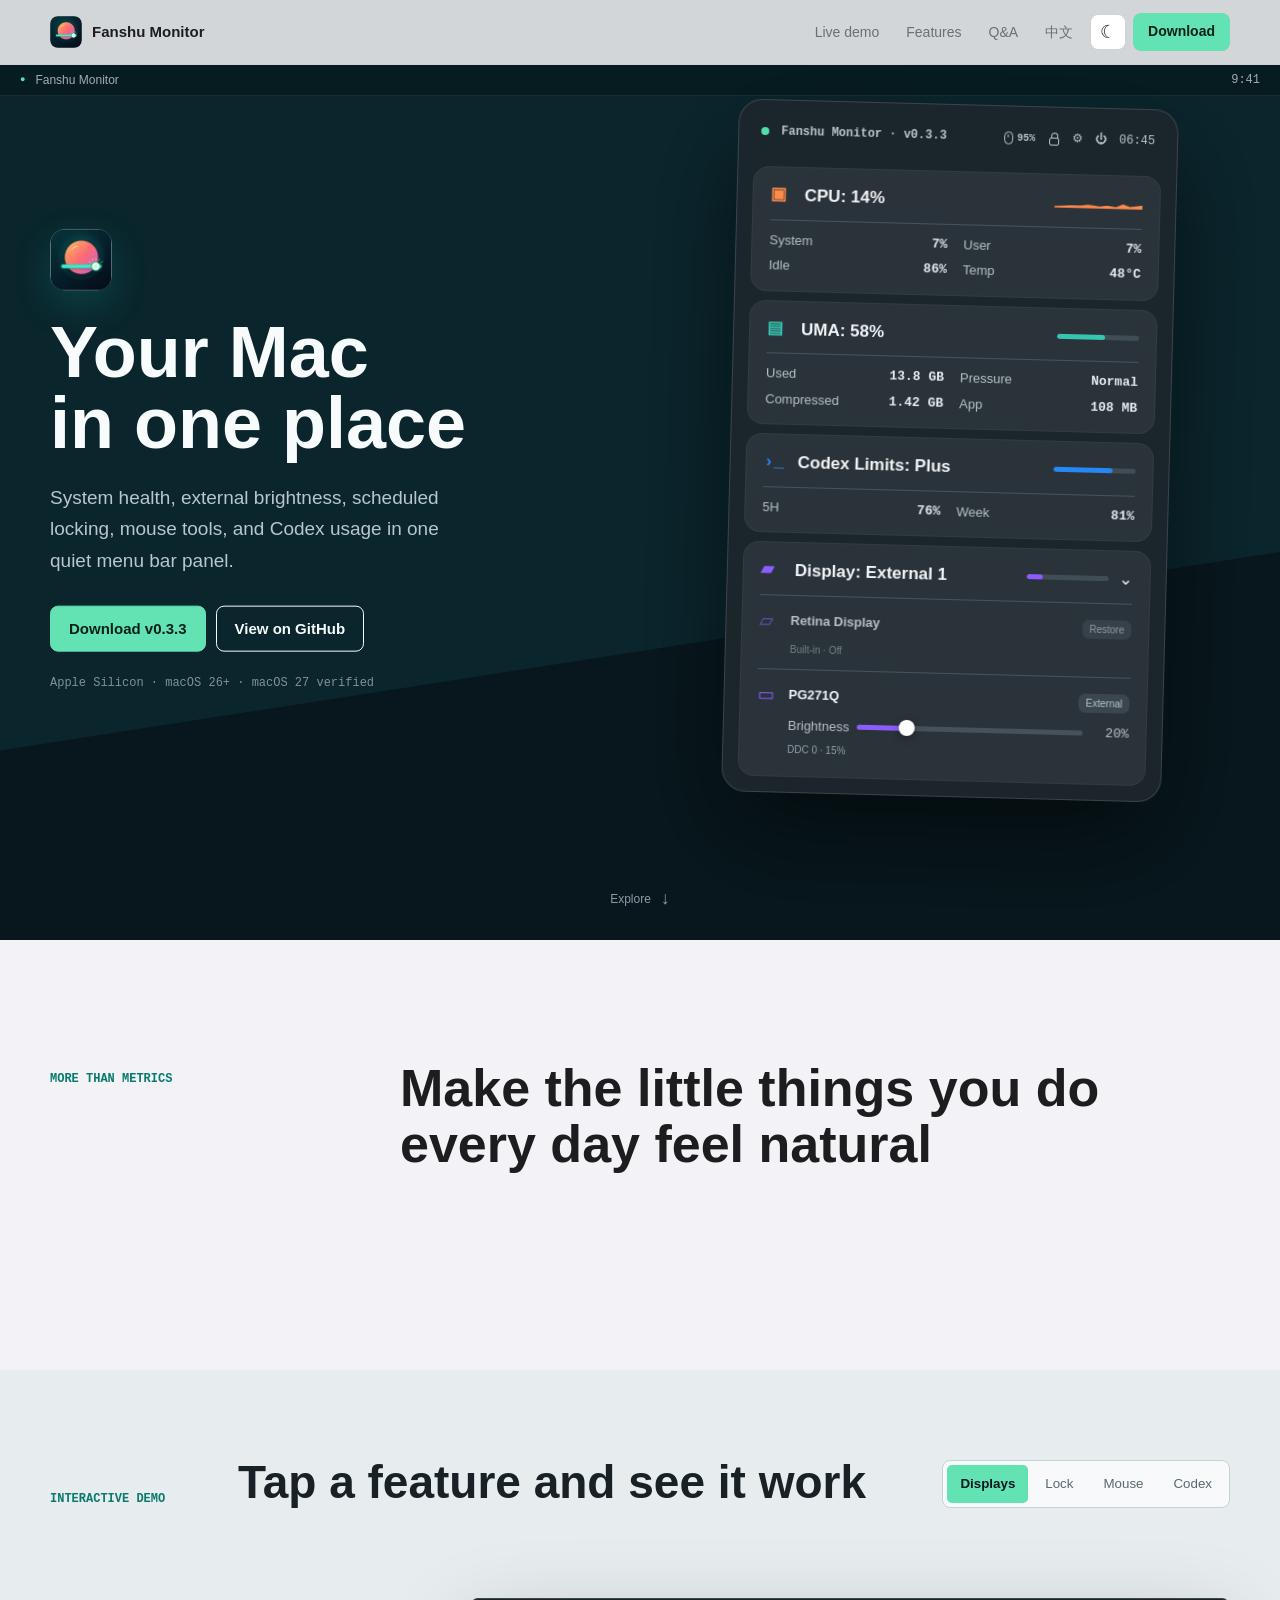
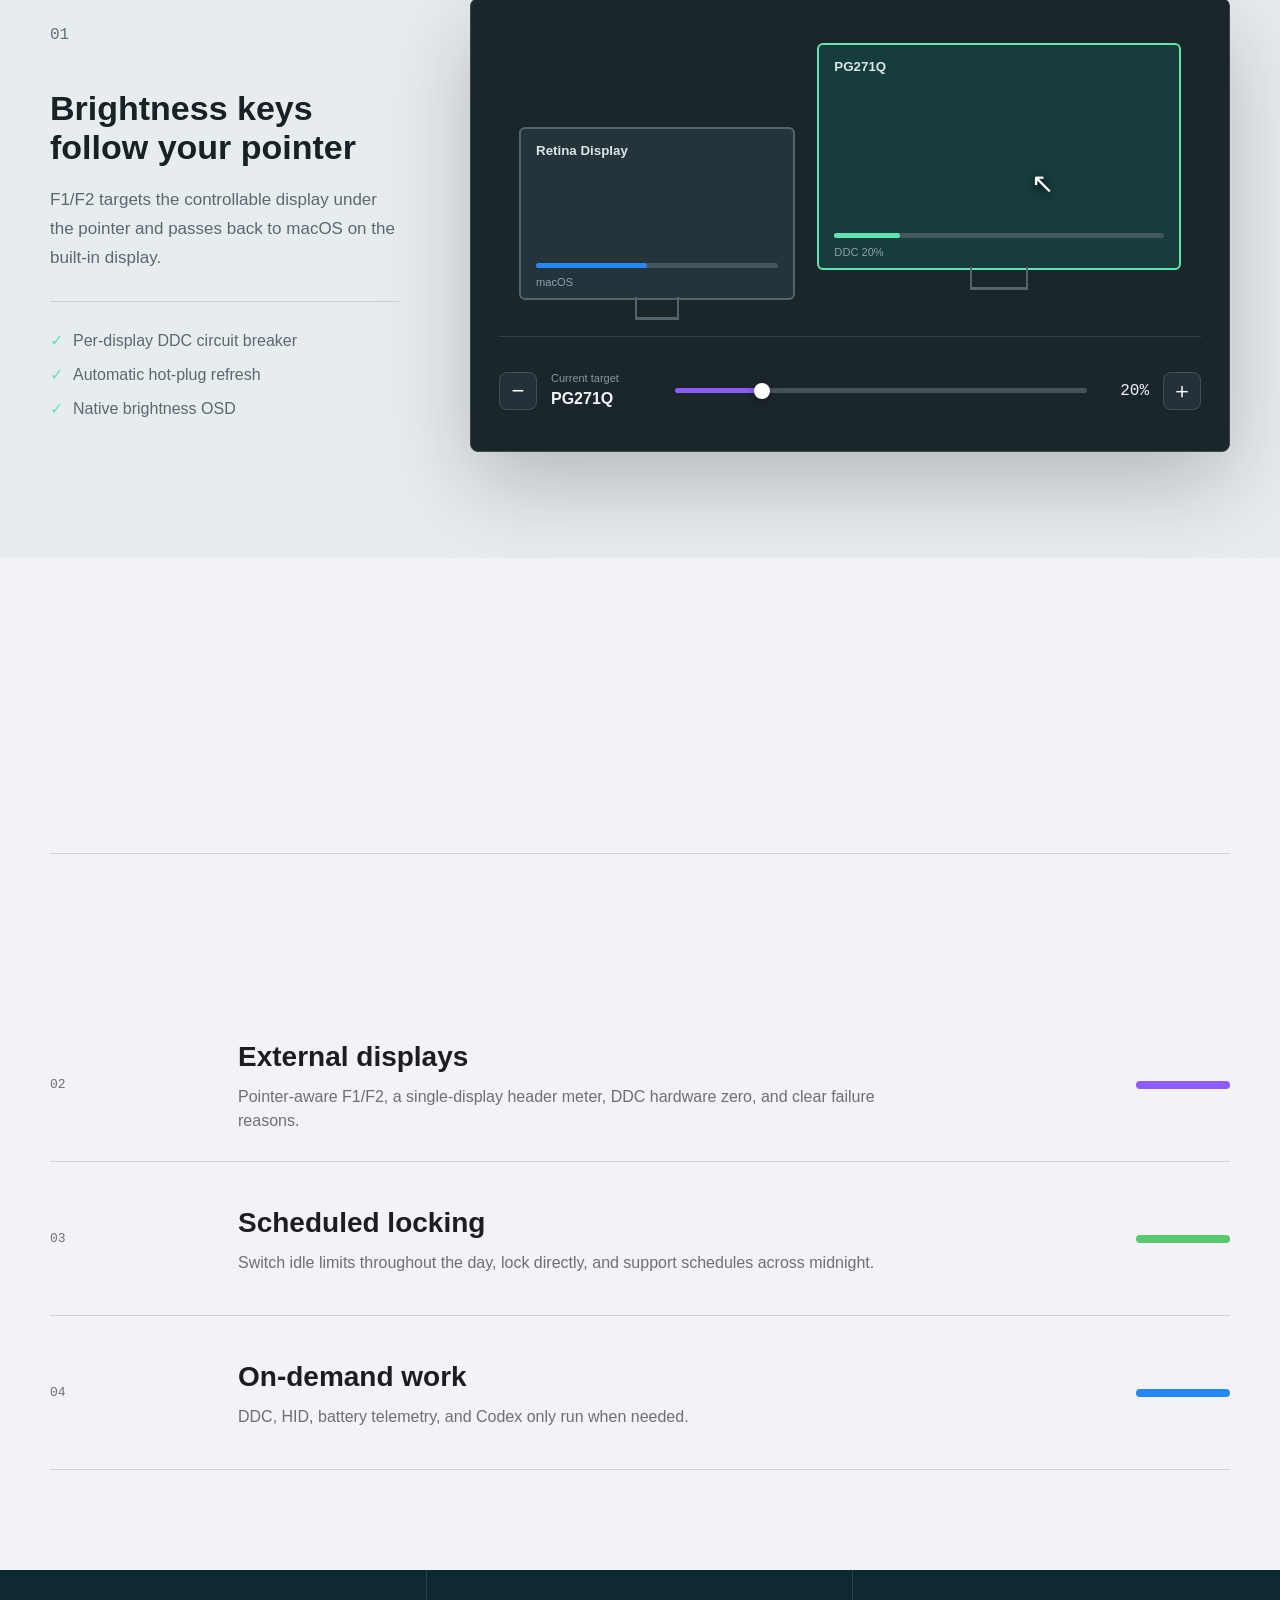
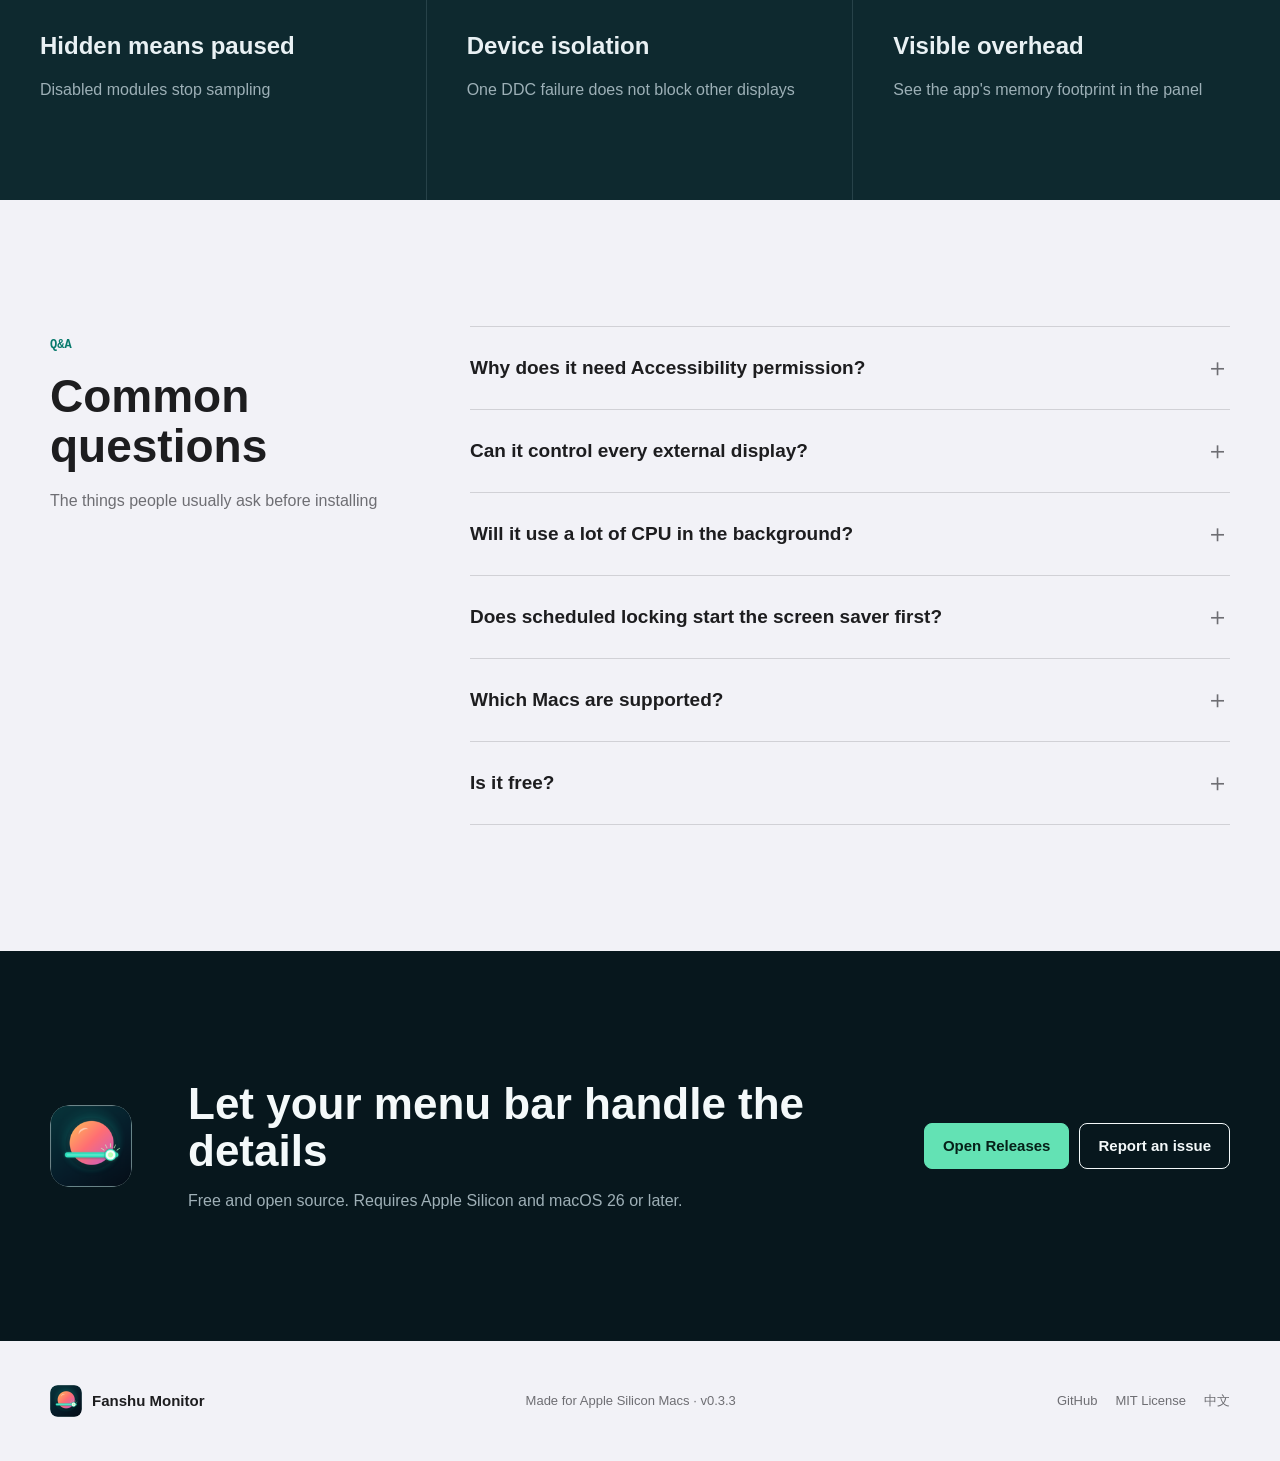
==== commit f73b3f56: "Add macOS 27 compatibility validation" ====
--- a/docs/en/index.html
+++ b/docs/en/index.html
@@ -5,7 +5,7 @@
   <meta name="viewport" content="width=device-width, initial-scale=1">
   <meta name="theme-color" content="#07171d">
   <title>Fanshu Monitor - Your Mac, in one place</title>
-  <meta name="description" content="Fanshu Monitor brings system monitoring, external display control, scheduled locking, mouse tools, and Codex usage to the macOS menu bar.">
+  <meta name="description" content="Fanshu Monitor brings system monitoring, external display control, scheduled locking, mouse tools, and Codex usage to the macOS menu bar. Verified on macOS 27.0.">
   <meta property="og:title" content="Fanshu Monitor">
   <meta property="og:description" content="System health, display brightness, scheduled locking, mouse tools, and Codex usage in one quiet menu bar panel.">
   <meta property="og:type" content="website">
@@ -51,7 +51,7 @@
         <h1 id="hero-title">Your Mac<br>in one place</h1>
         <p>System health, external brightness, scheduled locking, mouse tools, and Codex usage in one quiet menu bar panel.</p>
         <div class="hero-actions"><a class="button primary" href="https://github.com/louis16s/fanshu_monitor/releases" target="_blank" rel="noopener">Download v0.3.3</a><a class="button quiet" href="https://github.com/louis16s/fanshu_monitor" target="_blank" rel="noopener">View on GitHub</a></div>
-        <span class="requirement">Apple Silicon · macOS 26+</span>
+        <span class="requirement">Apple Silicon · macOS 26+ · macOS 27 verified</span>
       </div>
 
       <div class="hero-product" aria-label="Interactive Fanshu Monitor panel">
@@ -87,7 +87,7 @@
 
     <section class="principles-band"><div class="principle reveal"><strong>Hidden means paused</strong><span>Disabled modules stop sampling</span></div><div class="principle reveal"><strong>Device isolation</strong><span>One DDC failure does not block other displays</span></div><div class="principle reveal"><strong>Visible overhead</strong><span>See the app's memory footprint in the panel</span></div></section>
 
-    <section class="faq-section" id="faq" aria-labelledby="faq-title"><div class="faq-heading reveal"><p class="section-label">Q&amp;A</p><h2 id="faq-title">Common questions</h2><p>The things people usually ask before installing</p></div><div class="faq-list reveal"><details><summary>Why does it need Accessibility permission?<span>＋</span></summary><p>F1/F2 takeover and mouse button mapping need access to system input events. Fanshu Monitor only uses this access while those features are enabled and does not record keyboard content.</p></details><details><summary>Can it control every external display?<span>＋</span></summary><p>The display, cable, and connection must support DDC/CI. Each display is classified independently, with a clear reason when control is unavailable.</p></details><details><summary>Will it use a lot of CPU in the background?<span>＋</span></summary><p>Hidden modules stop sampling. Expensive reads such as DDC, HID, and battery telemetry run on demand and use caches.</p></details><details><summary>Does scheduled locking start the screen saver first?<span>＋</span></summary><p>No. When a schedule is active, the app requests the system login lock directly and resumes policy evaluation after login.</p></details><details><summary>Which Macs are supported?<span>＋</span></summary><p>The current release targets Apple Silicon Macs running macOS 26.0 or later.</p></details><details><summary>Is it free?<span>＋</span></summary><p>Fanshu Monitor is free and open source under the MIT License.</p></details></div></section>
+    <section class="faq-section" id="faq" aria-labelledby="faq-title"><div class="faq-heading reveal"><p class="section-label">Q&amp;A</p><h2 id="faq-title">Common questions</h2><p>The things people usually ask before installing</p></div><div class="faq-list reveal"><details><summary>Why does it need Accessibility permission?<span>＋</span></summary><p>F1/F2 takeover and mouse button mapping need access to system input events. Fanshu Monitor only uses this access while those features are enabled and does not record keyboard content.</p></details><details><summary>Can it control every external display?<span>＋</span></summary><p>The display, cable, and connection must support DDC/CI. Each display is classified independently, with a clear reason when control is unavailable.</p></details><details><summary>Will it use a lot of CPU in the background?<span>＋</span></summary><p>Hidden modules stop sampling. Expensive reads such as DDC, HID, and battery telemetry run on demand and use caches.</p></details><details><summary>Does scheduled locking start the screen saver first?<span>＋</span></summary><p>No. When a schedule is active, the app requests the system login lock directly and resumes policy evaluation after login.</p></details><details><summary>Which Macs are supported?<span>＋</span></summary><p>The current release targets Apple Silicon Macs running macOS 26.0 or later and has been build- and launch-verified on macOS 27.0.</p></details><details><summary>Is it free?<span>＋</span></summary><p>Fanshu Monitor is free and open source under the MIT License.</p></details></div></section>
 
     <section class="download-section" id="download"><img src="../images/icon-128.png" alt="" class="download-logo reveal"><div class="reveal"><h2>Let your menu bar handle the details</h2><p>Free and open source. Requires Apple Silicon and macOS 26 or later.</p></div><div class="hero-actions reveal"><a class="button primary" href="https://github.com/louis16s/fanshu_monitor/releases" target="_blank" rel="noopener">Open Releases</a><a class="button quiet" href="https://github.com/louis16s/fanshu_monitor/issues" target="_blank" rel="noopener">Report an issue</a></div></section>
   </main>
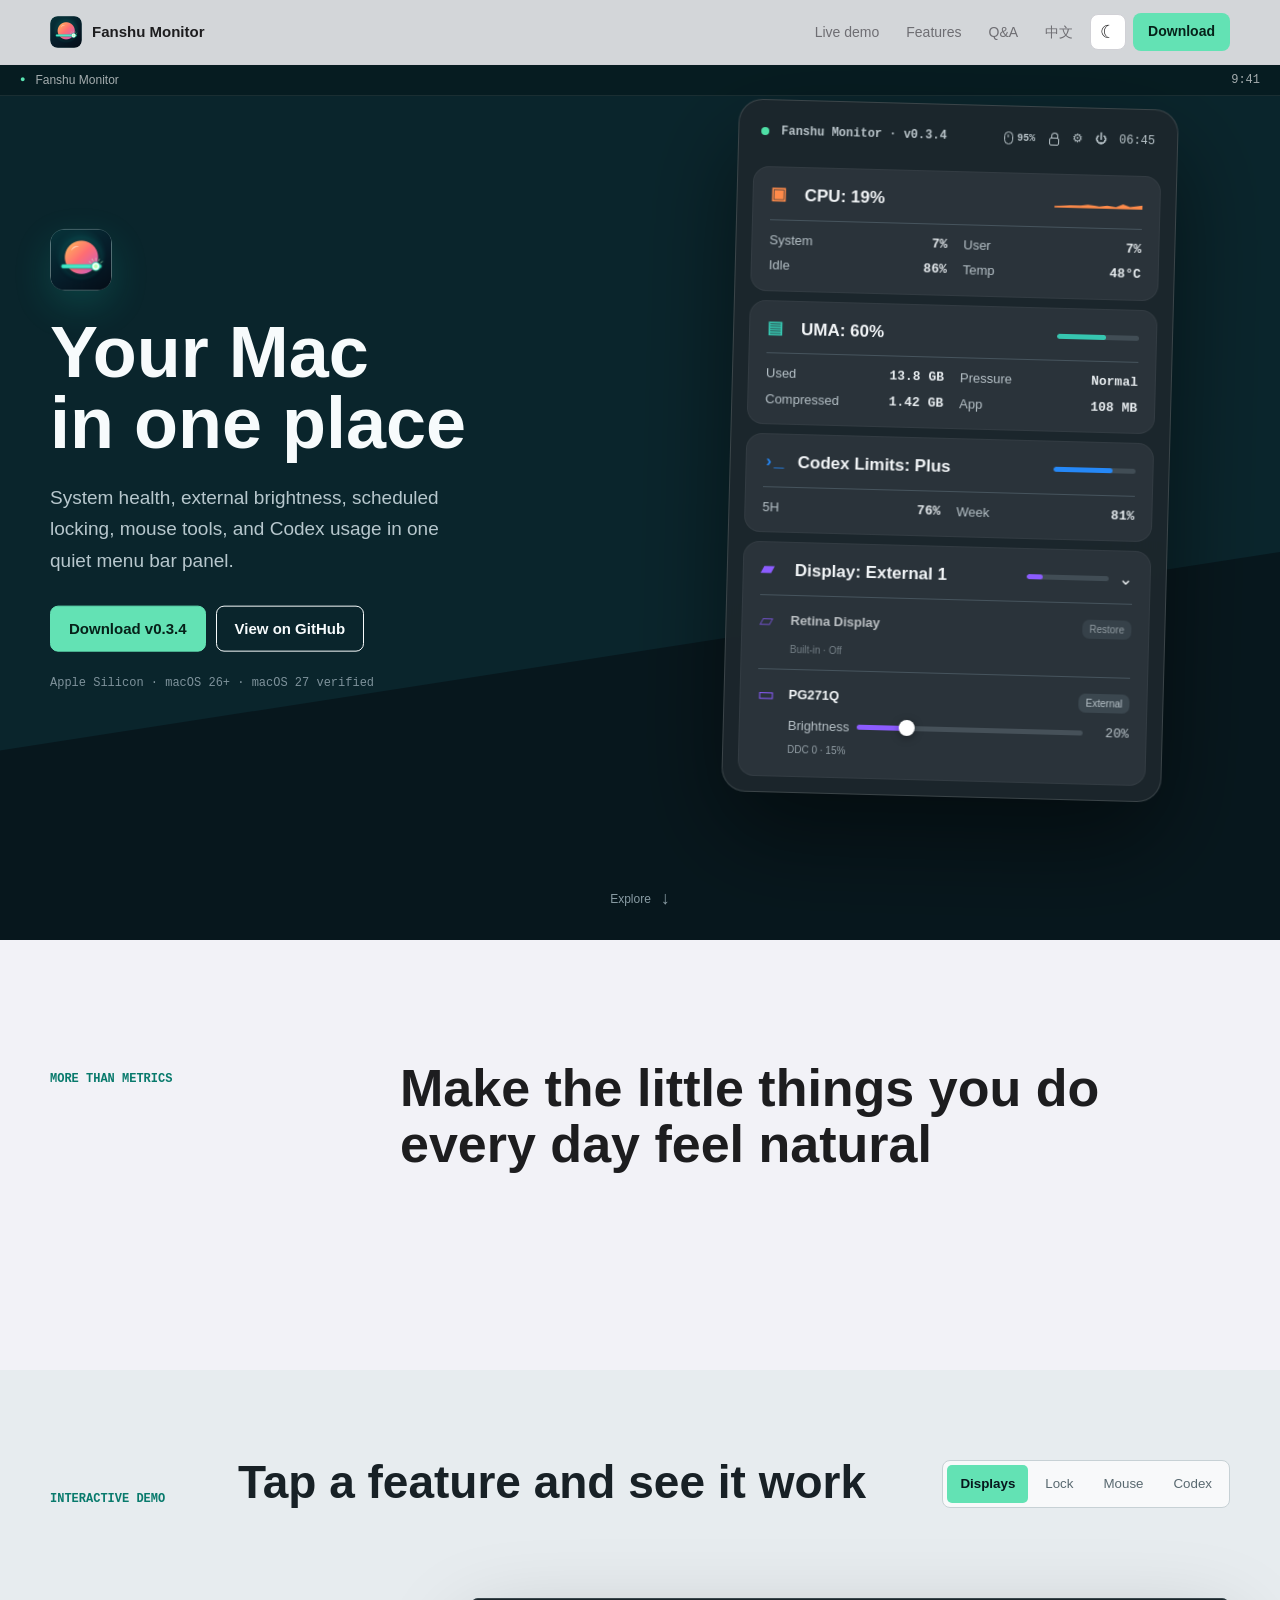
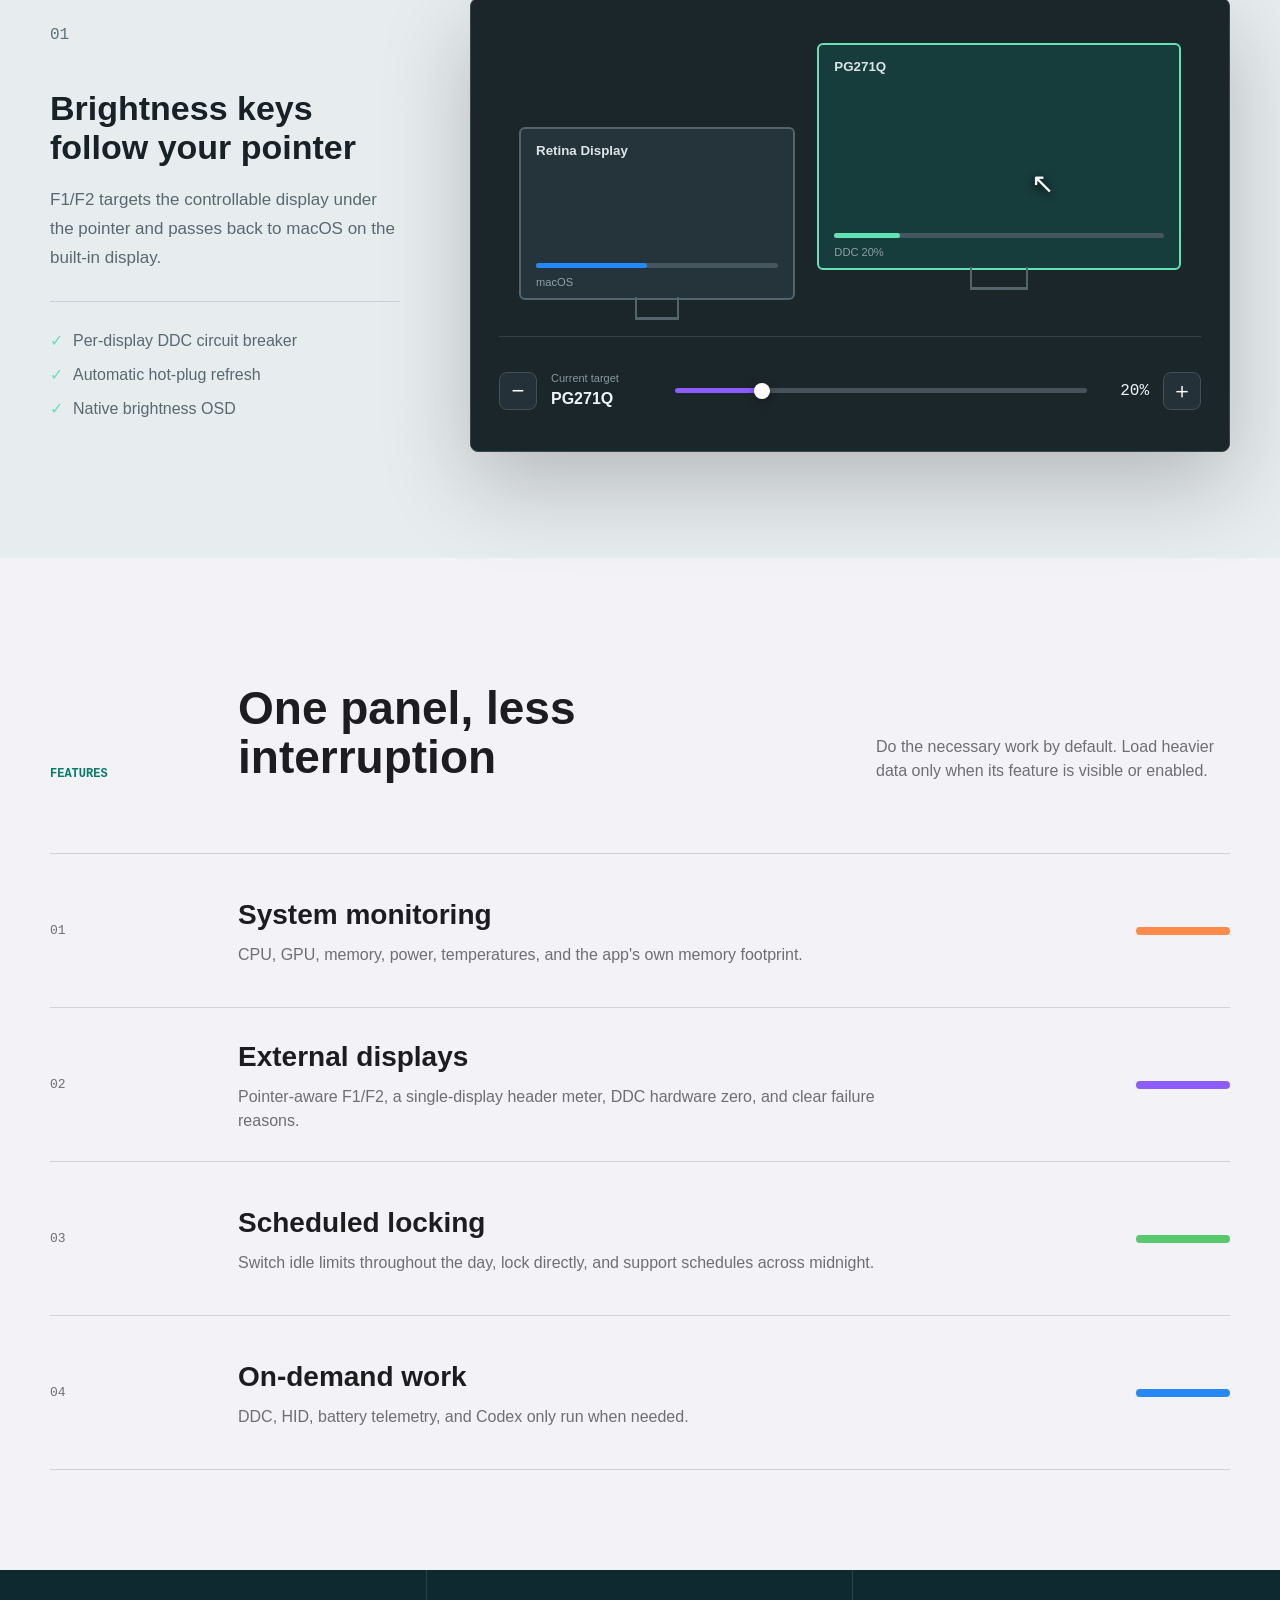
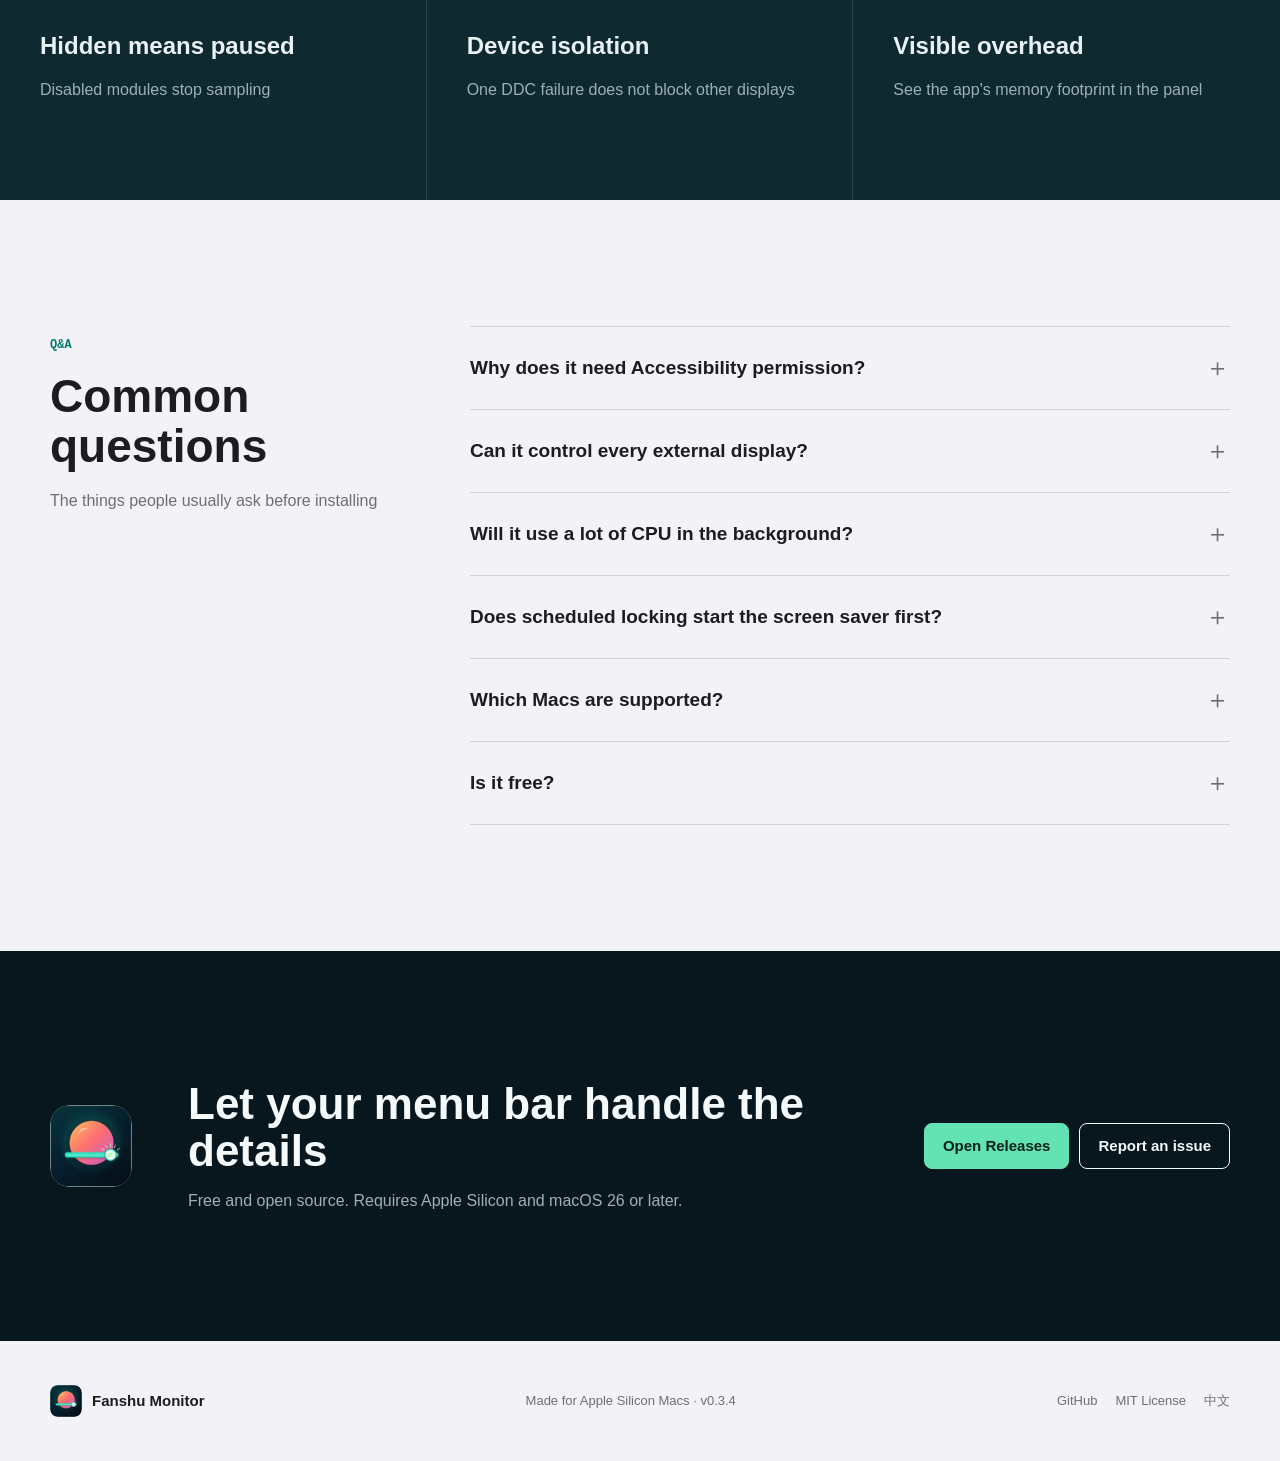
==== commit f8e8491d: "Add optional Codex local proxy and centralize version" ====
--- a/docs/en/index.html
+++ b/docs/en/index.html
@@ -22,7 +22,7 @@
     "applicationCategory": "UtilitiesApplication",
     "operatingSystem": "macOS 26+",
     "processorRequirements": "Apple Silicon",
-    "softwareVersion": "0.3.3",
+    "softwareVersion": "0.3.4",
     "url": "https://louis16s.github.io/fanshu_monitor/",
     "downloadUrl": "https://github.com/louis16s/fanshu_monitor/releases",
     "description": "A menu bar system monitor, external display controller, and scheduled lock utility for macOS",
@@ -50,13 +50,13 @@
         <img class="hero-logo" src="../images/icon-128.png" alt="Fanshu Monitor icon">
         <h1 id="hero-title">Your Mac<br>in one place</h1>
         <p>System health, external brightness, scheduled locking, mouse tools, and Codex usage in one quiet menu bar panel.</p>
-        <div class="hero-actions"><a class="button primary" href="https://github.com/louis16s/fanshu_monitor/releases" target="_blank" rel="noopener">Download v0.3.3</a><a class="button quiet" href="https://github.com/louis16s/fanshu_monitor" target="_blank" rel="noopener">View on GitHub</a></div>
+        <div class="hero-actions"><a class="button primary" href="https://github.com/louis16s/fanshu_monitor/releases" target="_blank" rel="noopener">Download v0.3.4</a><a class="button quiet" href="https://github.com/louis16s/fanshu_monitor" target="_blank" rel="noopener">View on GitHub</a></div>
         <span class="requirement">Apple Silicon · macOS 26+ · macOS 27 verified</span>
       </div>
 
       <div class="hero-product" aria-label="Interactive Fanshu Monitor panel">
         <div class="app-panel" data-live-panel>
-          <div class="panel-topbar"><span class="live-dot"></span><strong>Fanshu Monitor · v0.3.3</strong><span class="panel-spacer"></span><span class="panel-mouse-status" aria-label="Mouse battery 95%"><i></i><b>95%</b></span><span class="panel-lock-icon" aria-label="Lock settings"><i></i></span><span>⚙︎</span><span>⏻</span><time>9:41</time></div>
+          <div class="panel-topbar"><span class="live-dot"></span><strong>Fanshu Monitor · v0.3.4</strong><span class="panel-spacer"></span><span class="panel-mouse-status" aria-label="Mouse battery 95%"><i></i><b>95%</b></span><span class="panel-lock-icon" aria-label="Lock settings"><i></i></span><span>⚙︎</span><span>⏻</span><time>9:41</time></div>
           <div class="monitor-module cpu-module"><div class="module-title"><span class="module-icon">▣</span><strong>CPU: <span data-live-value="cpu">14</span>%</strong><span class="sparkline orange"></span></div><div class="module-data"><span>System <b>7%</b></span><span>User <b>7%</b></span><span>Idle <b>86%</b></span><span>Temp <b>48°C</b></span></div></div>
           <div class="monitor-module memory-module"><div class="module-title"><span class="module-icon">▤</span><strong>UMA: <span data-live-value="memory">58</span>%</strong><span class="mini-meter"><i data-live-bar="memory"></i></span></div><div class="module-data"><span>Used <b>13.8 GB</b></span><span>Pressure <b>Normal</b></span><span>Compressed <b>1.42 GB</b></span><span>App <b>108 MB</b></span></div></div>
           <div class="monitor-module codex-module"><div class="module-title"><span class="module-icon">›_</span><strong>Codex Limits: Plus</strong><span class="mini-meter blue"><i style="width:72%"></i></span></div><div class="module-data compact"><span>5H <b>76%</b></span><span>Week <b>81%</b></span></div></div>
@@ -92,7 +92,7 @@
     <section class="download-section" id="download"><img src="../images/icon-128.png" alt="" class="download-logo reveal"><div class="reveal"><h2>Let your menu bar handle the details</h2><p>Free and open source. Requires Apple Silicon and macOS 26 or later.</p></div><div class="hero-actions reveal"><a class="button primary" href="https://github.com/louis16s/fanshu_monitor/releases" target="_blank" rel="noopener">Open Releases</a><a class="button quiet" href="https://github.com/louis16s/fanshu_monitor/issues" target="_blank" rel="noopener">Report an issue</a></div></section>
   </main>
 
-  <footer class="site-footer"><a class="brand" href="#top"><img src="../images/icon-128.png" alt=""><span>Fanshu Monitor</span></a><p>Made for Apple Silicon Macs · v0.3.3</p><div><a href="https://github.com/louis16s/fanshu_monitor" target="_blank" rel="noopener">GitHub</a><a href="https://github.com/louis16s/fanshu_monitor/blob/main/LICENSE" target="_blank" rel="noopener">MIT License</a><a href="../zh/" data-lang="zh">中文</a></div></footer>
+  <footer class="site-footer"><a class="brand" href="#top"><img src="../images/icon-128.png" alt=""><span>Fanshu Monitor</span></a><p>Made for Apple Silicon Macs · v0.3.4</p><div><a href="https://github.com/louis16s/fanshu_monitor" target="_blank" rel="noopener">GitHub</a><a href="https://github.com/louis16s/fanshu_monitor/blob/main/LICENSE" target="_blank" rel="noopener">MIT License</a><a href="../zh/" data-lang="zh">中文</a></div></footer>
   <script src="../assets/site.js"></script>
 </body>
 </html>
